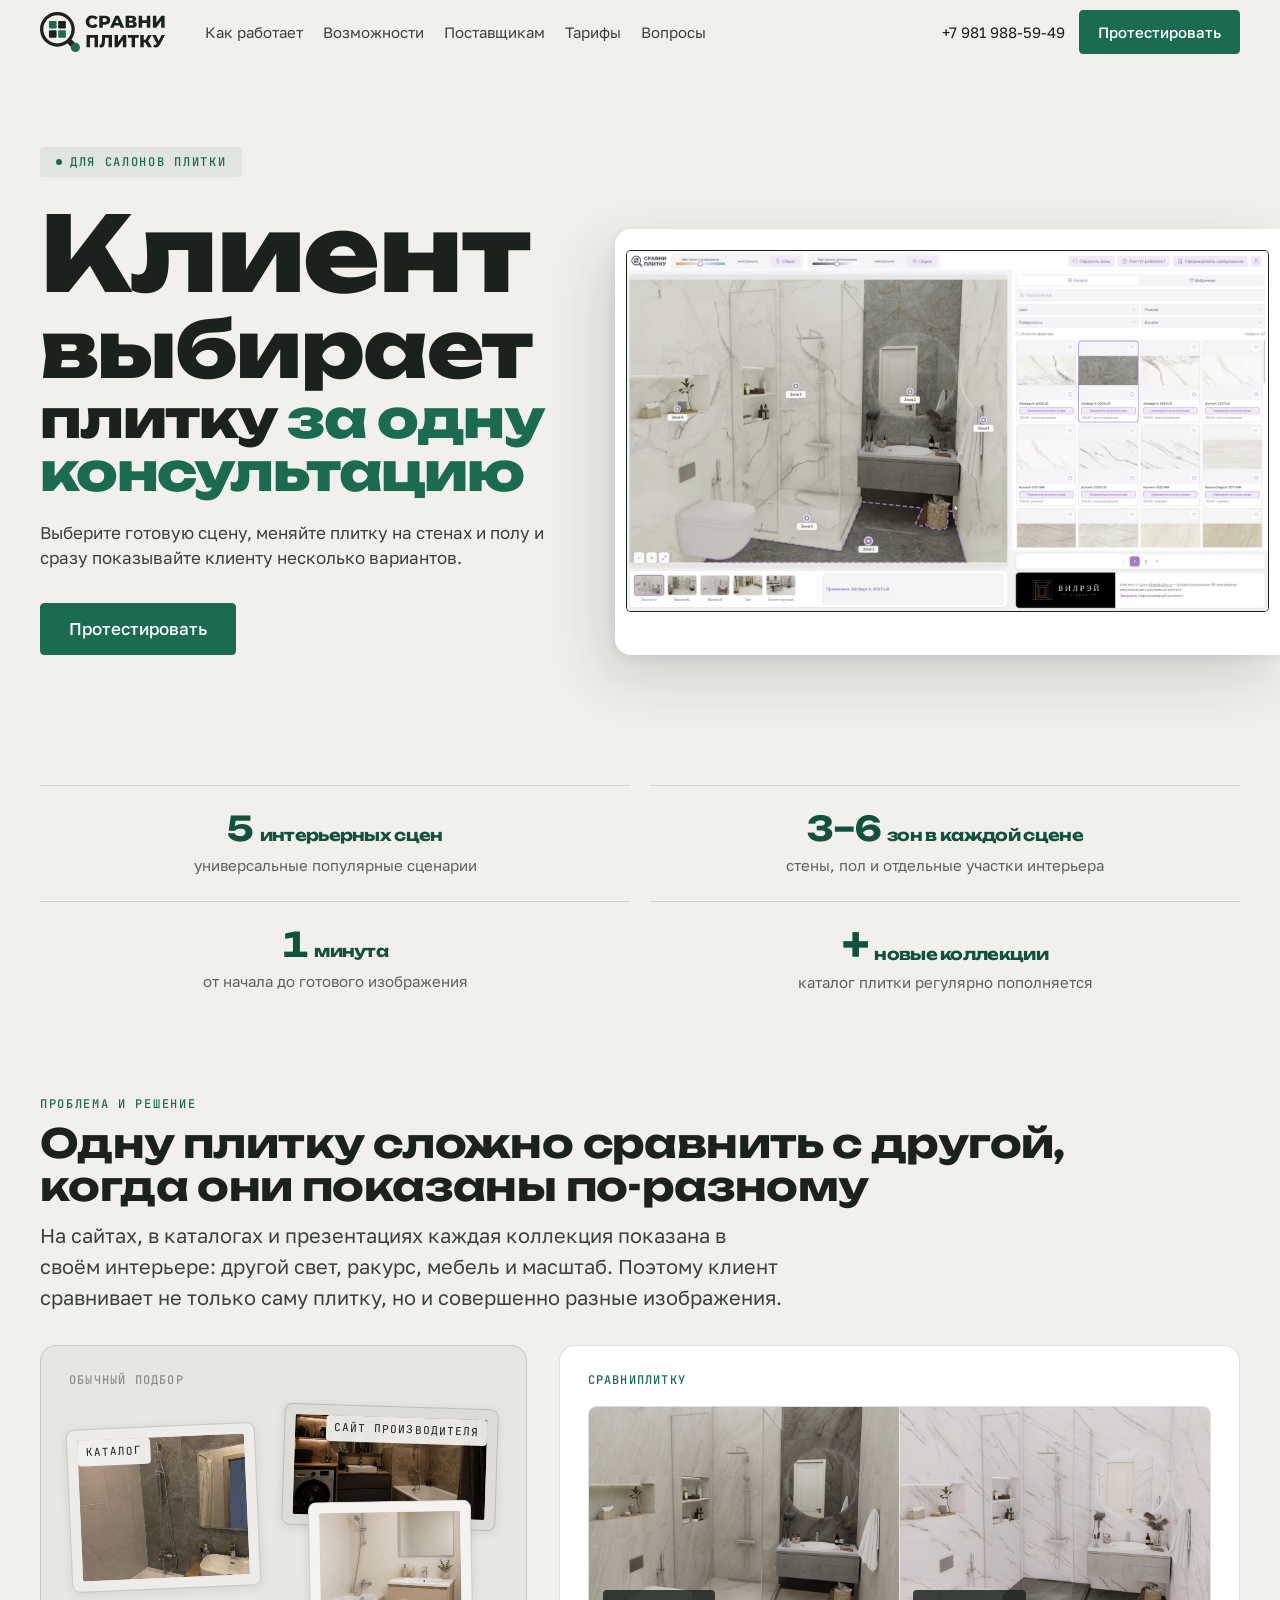
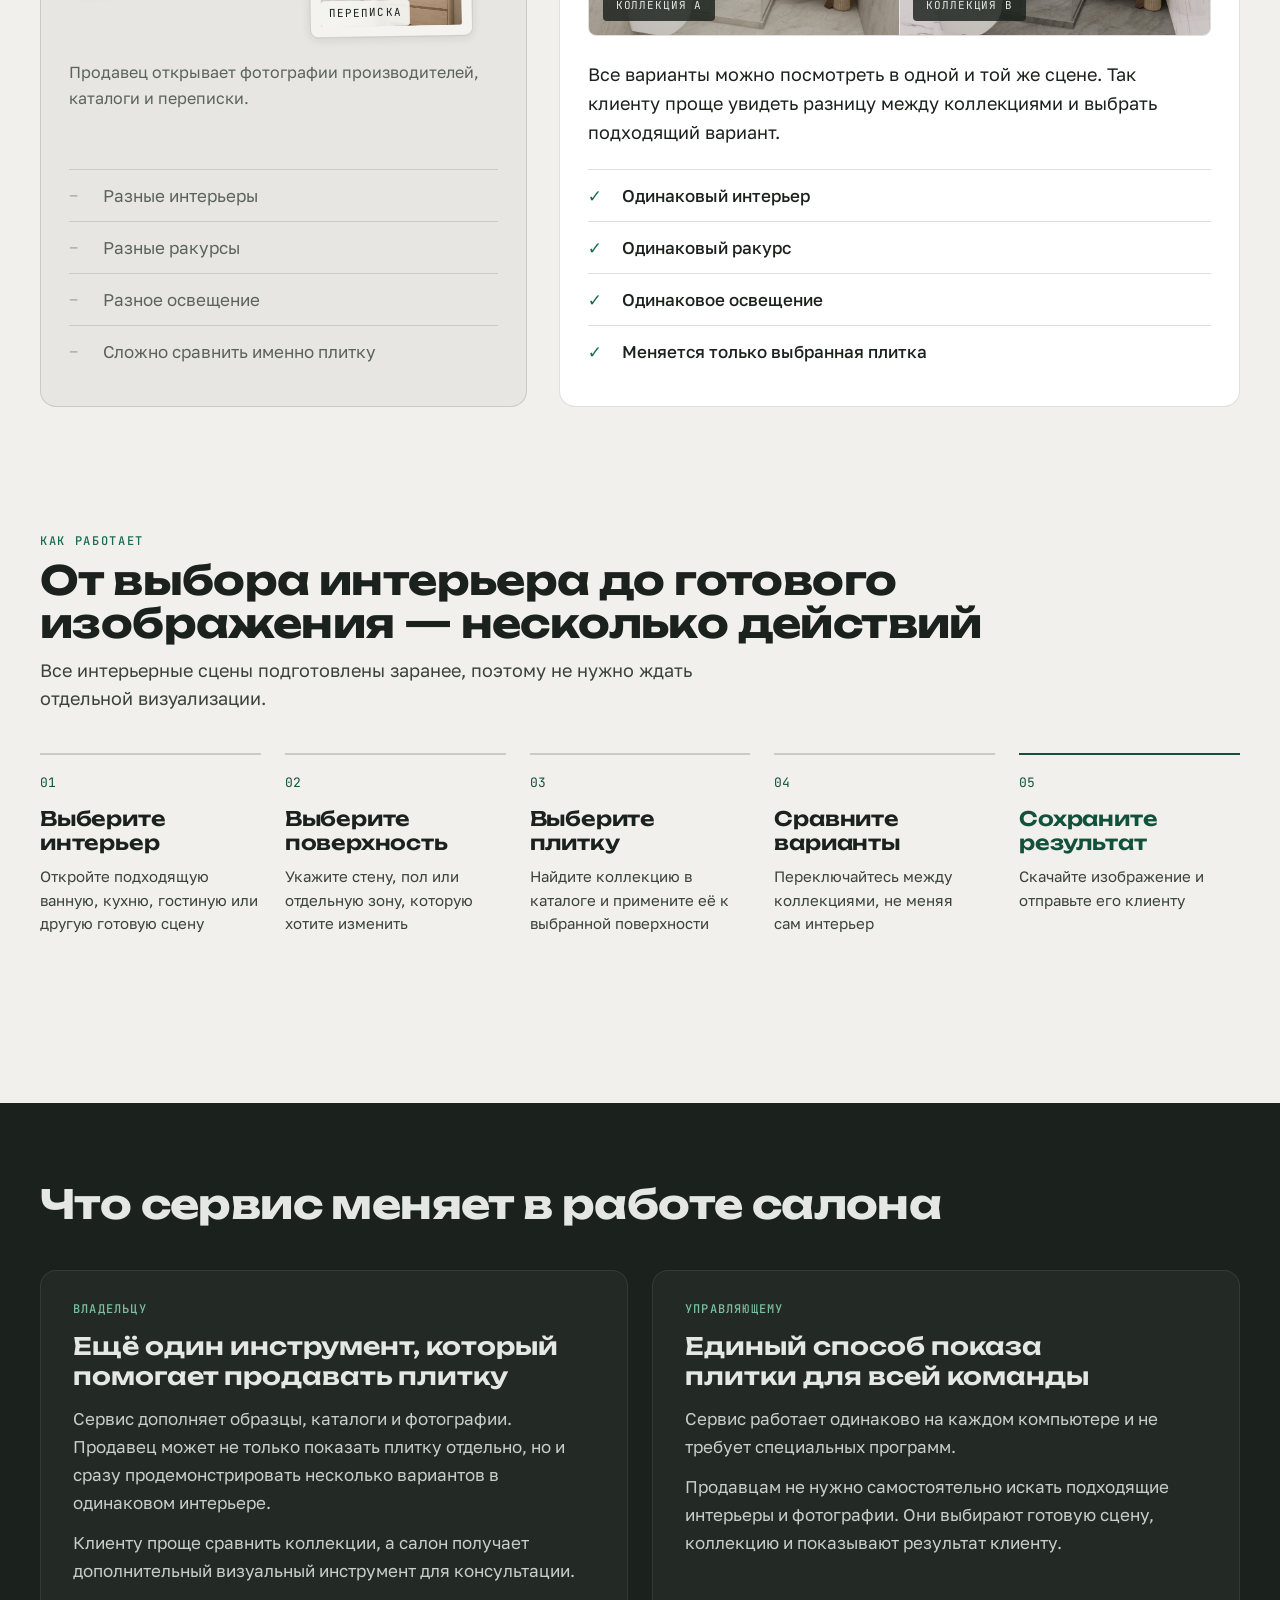
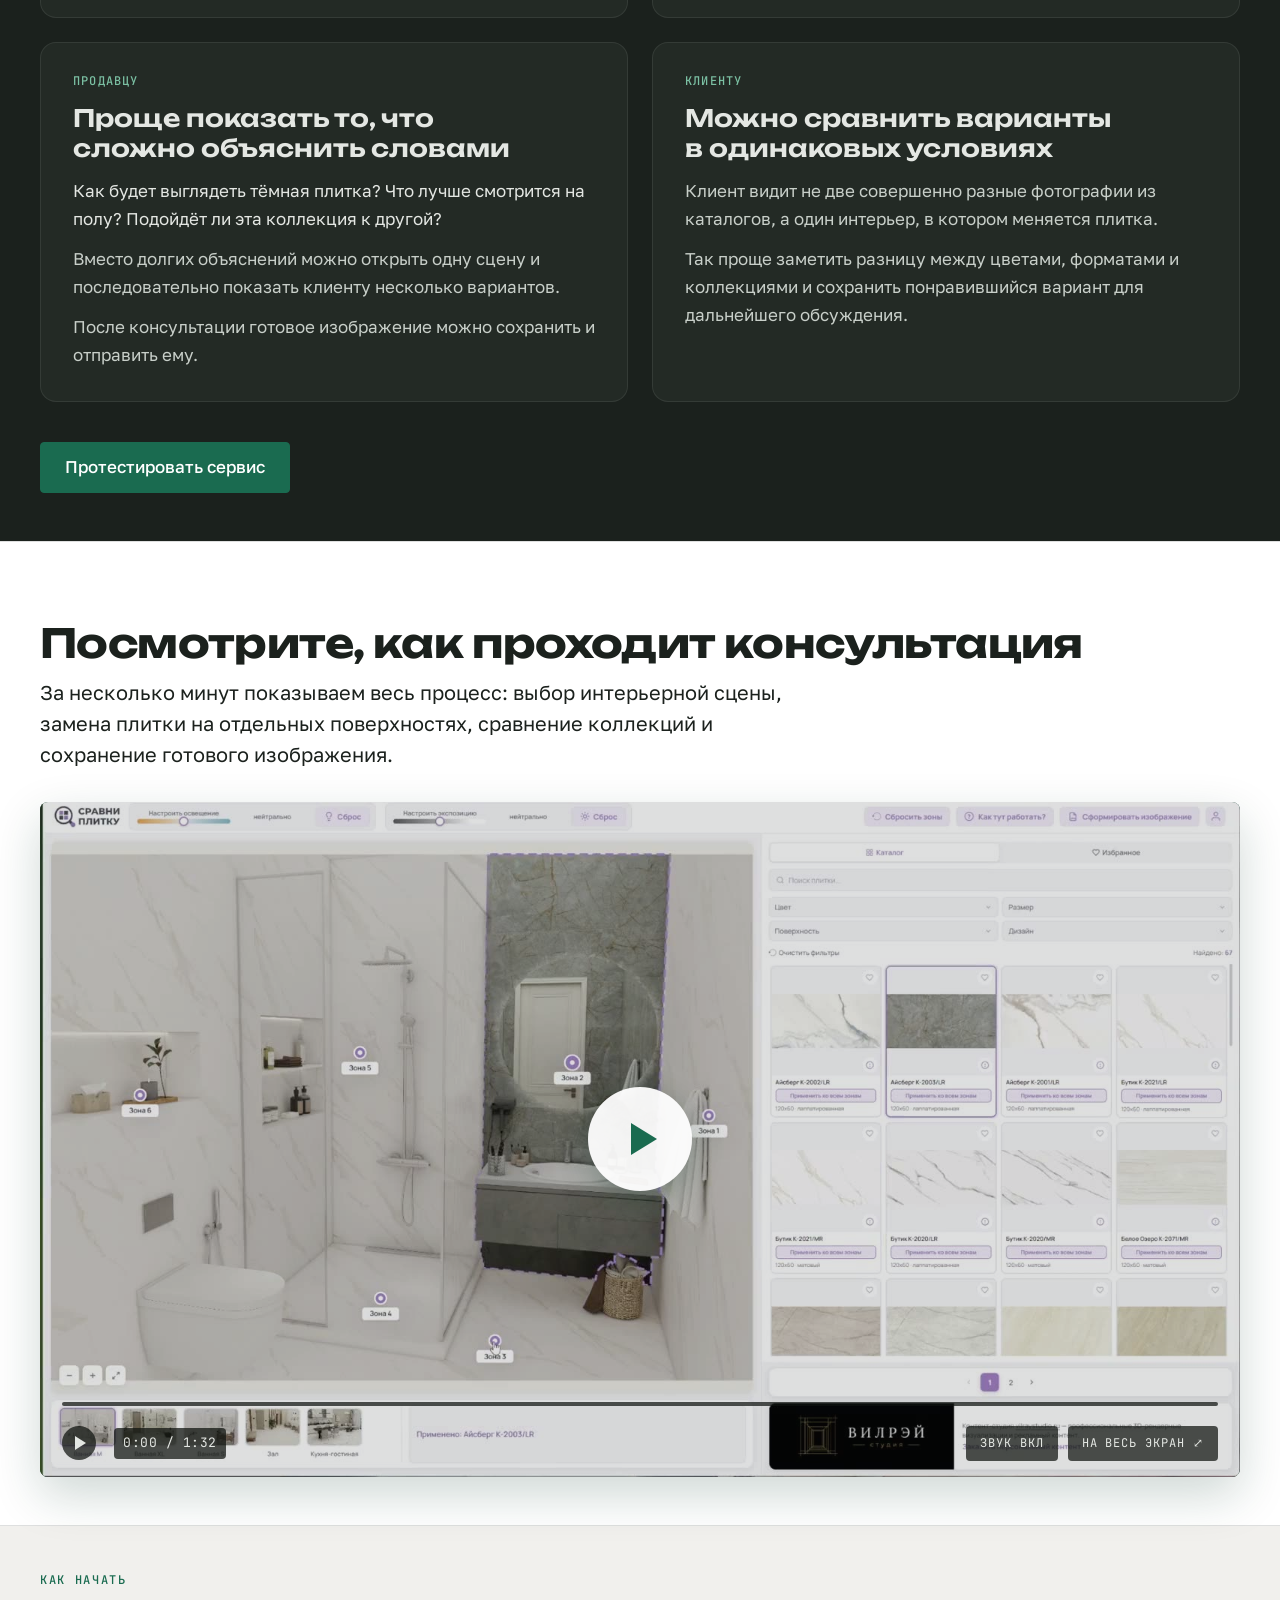
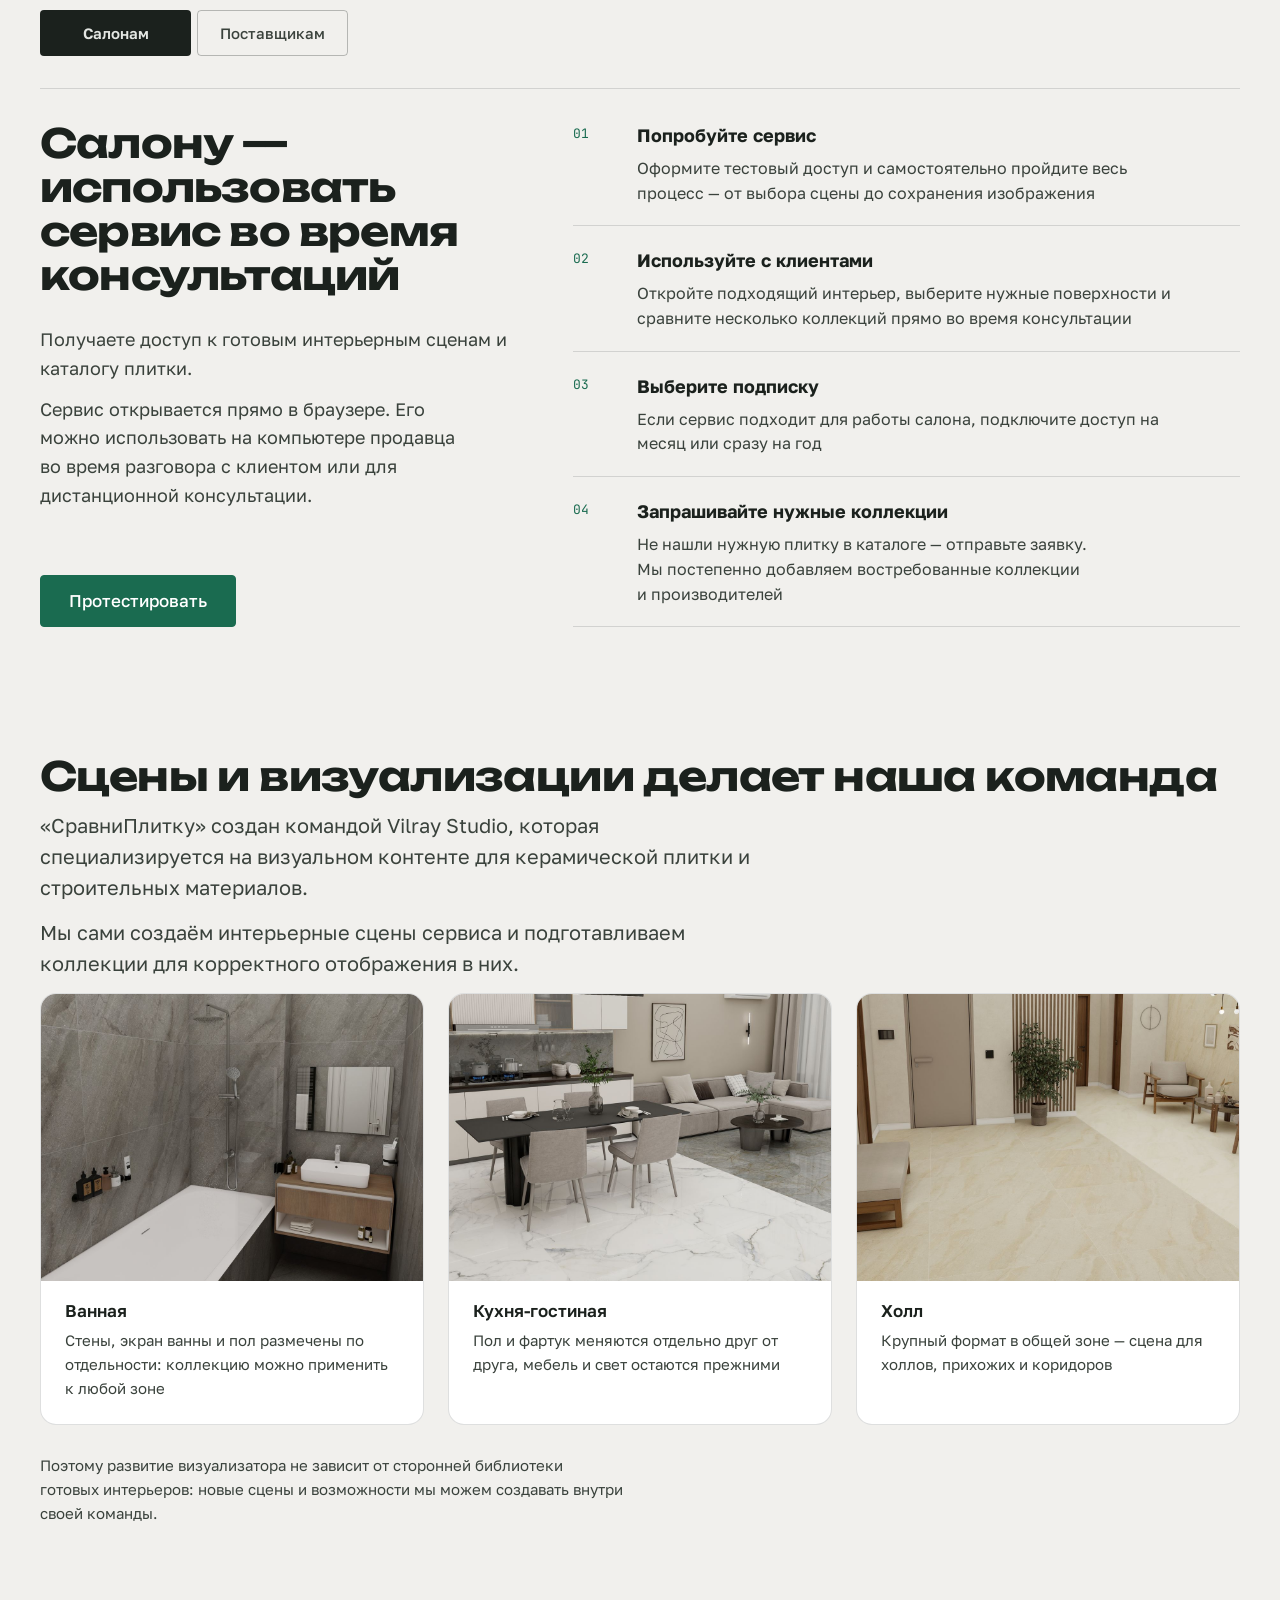
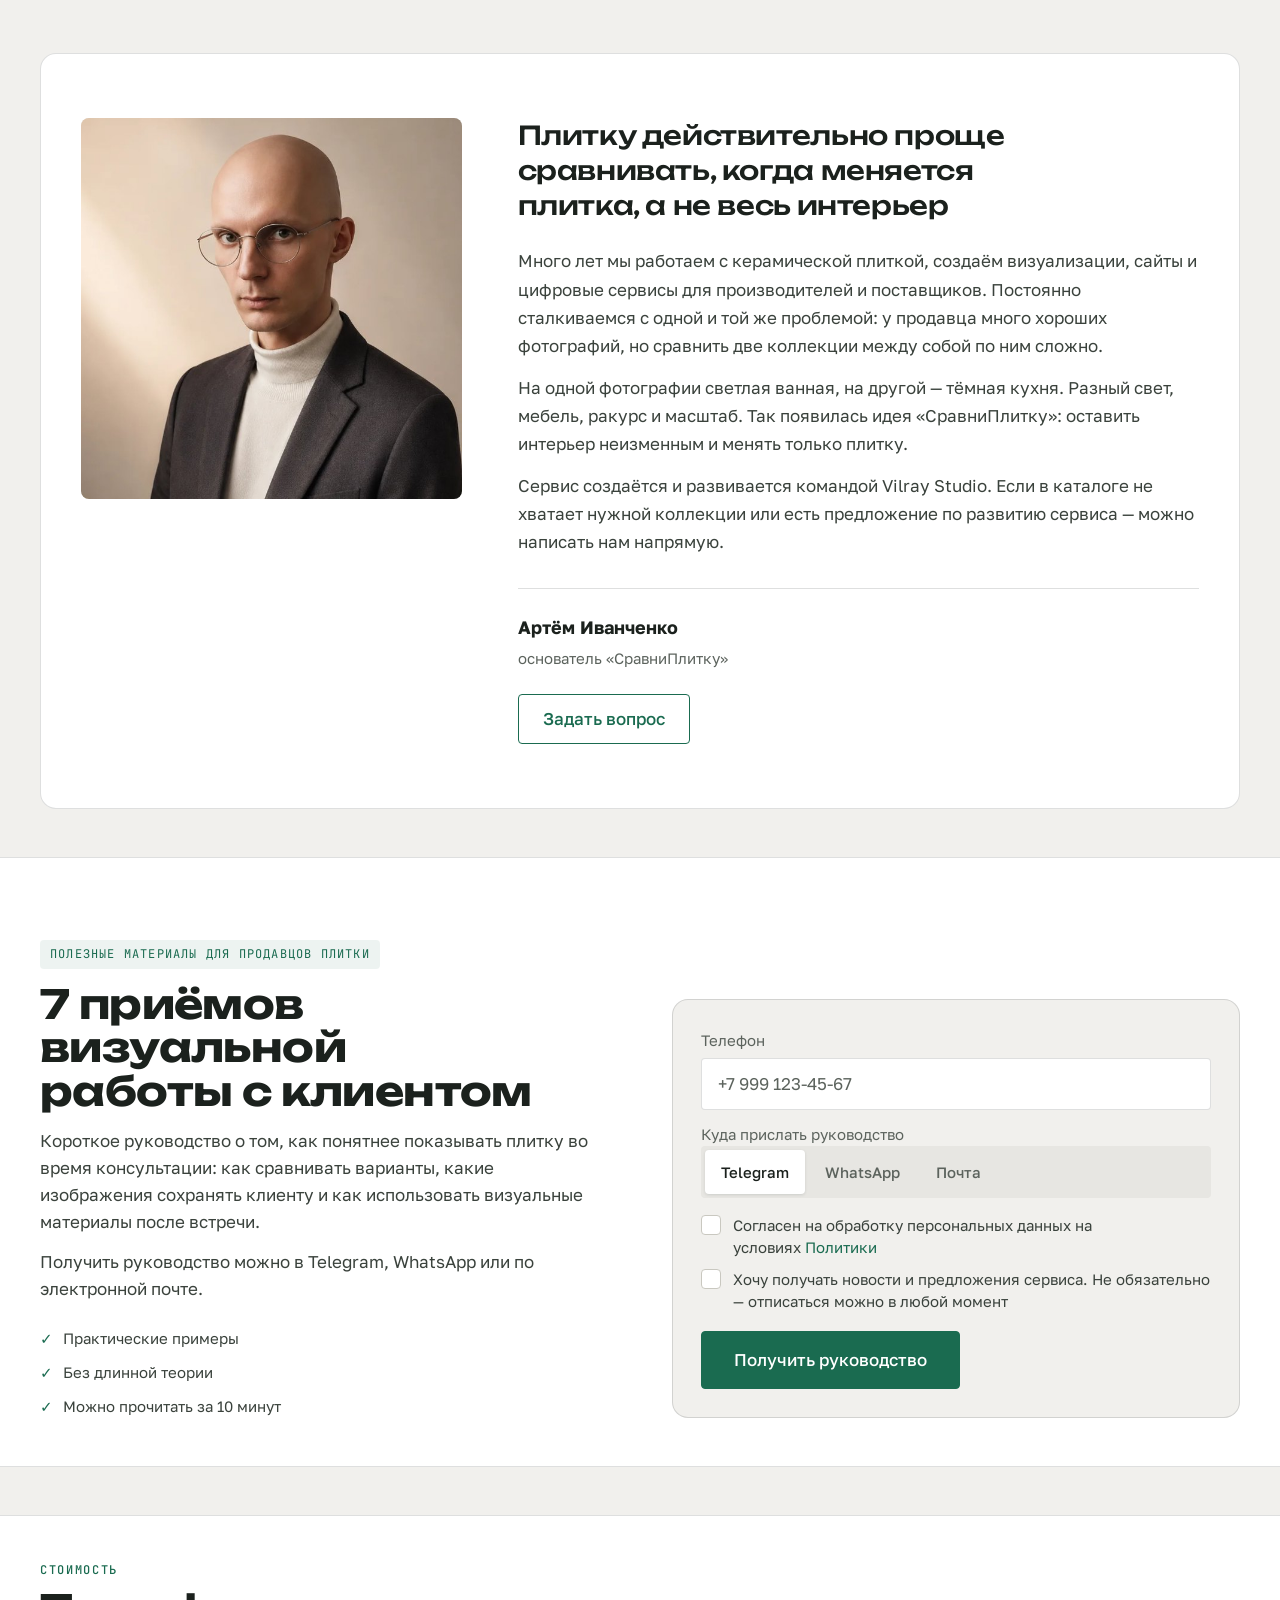
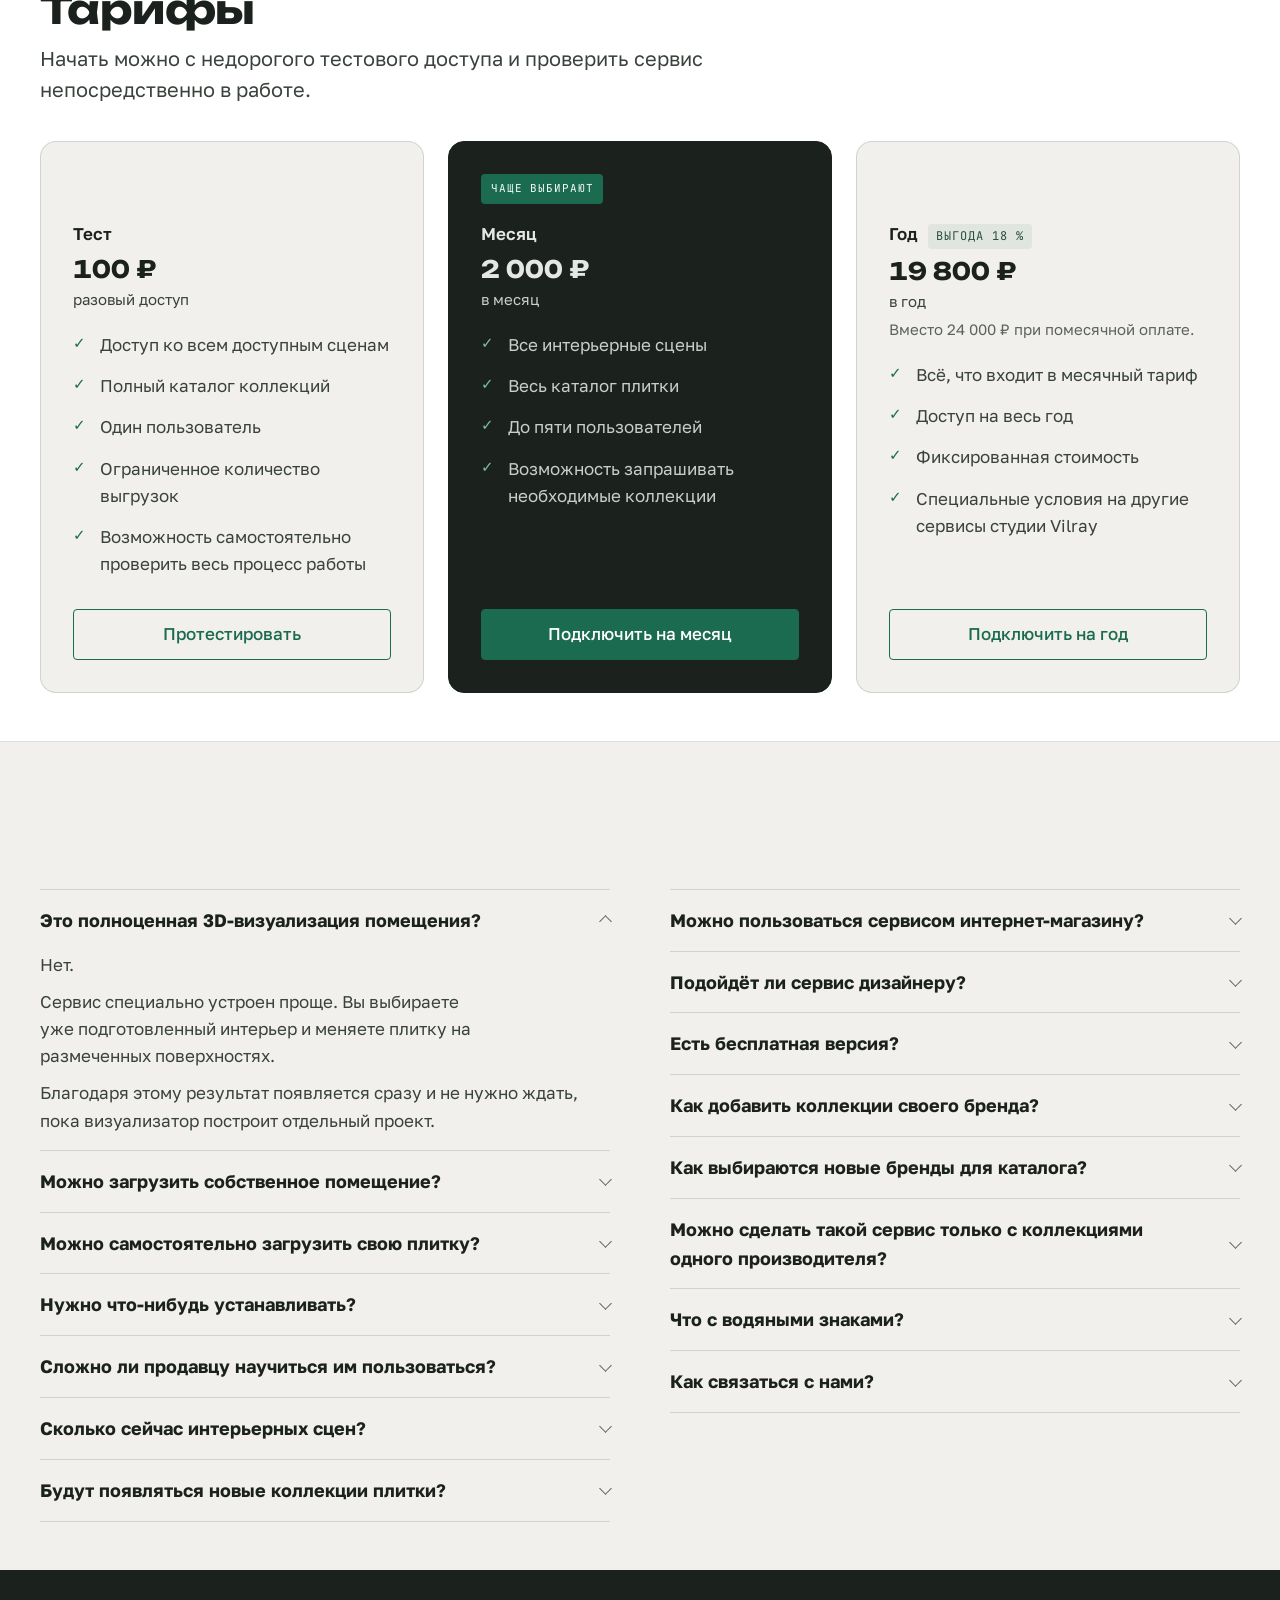
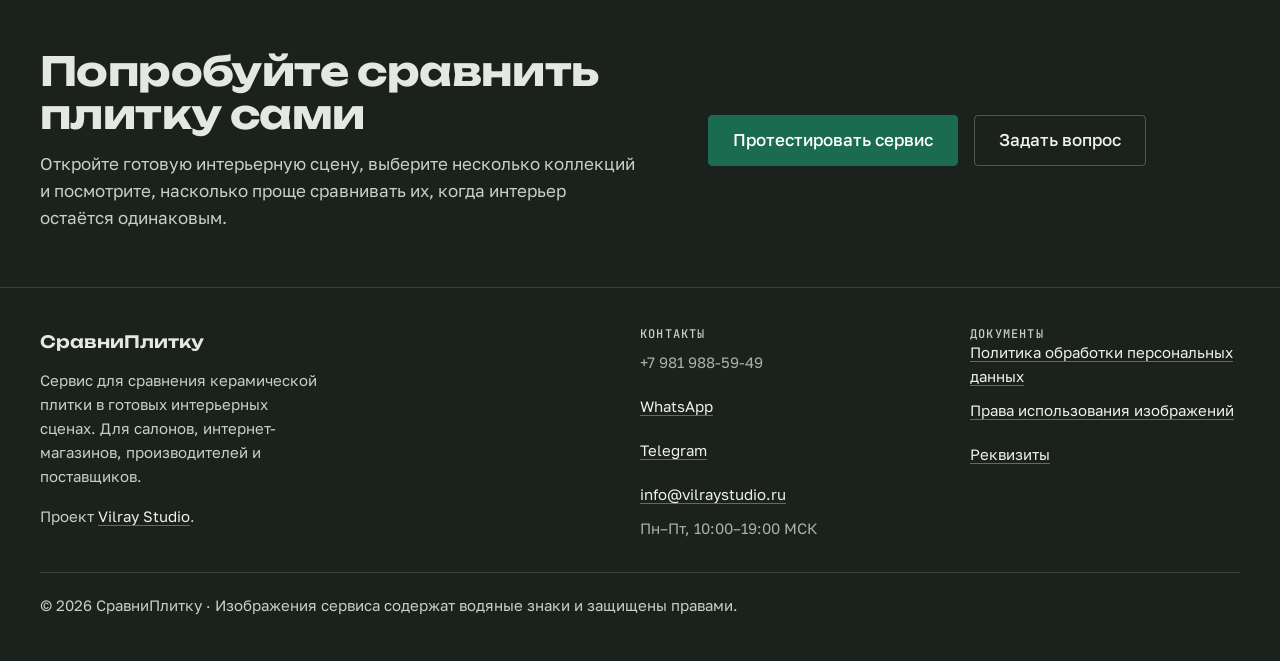
==== index.html @ d78c288d "README и футер: снят устаревший TODO, обновлён список оставшихся работ Страницы документов свёрстаны" ====
<!DOCTYPE html>
<html lang="ru">
<head>
<meta charset="utf-8">
<meta name="viewport" content="width=device-width, initial-scale=1">

<title>СравниПлитку — сравнение плитки в одном интерьере для салонов и поставщиков</title>
<meta name="description" content="Сравнение коллекций плитки в одной интерьерной сцене: продавец показывает варианты при клиенте и отдаёт готовое изображение. Работает в браузере, без установки.">
<meta name="theme-color" content="#F2F3F0">

<!-- Знак для вкладки собран из логотипа клиента: кольцо лупы на 16px
     не читается, поэтому осталась плитка 2×2. -->
<link rel="icon" href="assets/img/favicon.svg" type="image/svg+xml">

<!-- TODO: подставить боевой домен перед публикацией -->
<link rel="canonical" href="https://sravniplitku.ru/">
<meta property="og:type" content="website">
<meta property="og:site_name" content="СравниПлитку">
<meta property="og:title" content="СравниПлитку — плитка в готовых интерьерных сценах">
<meta property="og:description" content="Клиент выбирает плитку за одну консультацию: готовые сцены, каталог коллекций и изображение для клиента на руки.">
<meta property="og:url" content="https://sravniplitku.ru/">
<!-- TODO: положить обложку 1200×630 в assets/img/og-cover.jpg -->
<meta property="og:image" content="https://sravniplitku.ru/assets/img/og-cover.jpg">
<meta name="twitter:card" content="summary_large_image">

<!-- TODO: заменить на локальные шрифты (font-display: swap) — быстрее
     и не отдаёт IP посетителей стороннему сервису. См. README, раздел «Шрифты». -->
<link rel="preconnect" href="https://fonts.googleapis.com">
<link rel="preconnect" href="https://fonts.gstatic.com" crossorigin>
<link rel="stylesheet" href="https://fonts.googleapis.com/css2?family=Unbounded:wght@500;600;700;800&family=Golos+Text:wght@400;500;600&family=JetBrains+Mono:wght@400;500&display=swap">

<!-- Стили: токены → база → компоненты → секции → адаптив → переопределения.
     Порядок важен, overrides.css обязан быть последним — см. шапку файла. -->
<link rel="stylesheet" href="assets/css/tokens.css">
<link rel="stylesheet" href="assets/css/base.css">
<link rel="stylesheet" href="assets/css/components.css">
<link rel="stylesheet" href="assets/css/sections.css">
<link rel="stylesheet" href="assets/css/responsive.css">
<link rel="stylesheet" href="assets/css/motion.css">
<link rel="stylesheet" href="assets/css/overrides.css">

<script type="module" src="assets/js/main.js"></script>
</head>

<body id="top">

<a class="skip-link" href="#main">Перейти к содержанию</a>

<!-- ============================================================
     1. Шапка
     ============================================================ -->
<header class="header">
  <div class="header__inner container">
    <a class="header__logo" href="#top">
      <img class="header__logo-img" src="assets/img/logo-full.svg" alt="СравниПлитку"
           width="3999" height="1284" decoding="async"></a>

    <nav class="header__nav" aria-label="Разделы страницы">
      <a href="#how">Как работает</a>
      <a href="#value">Возможности</a>
      <a href="#suppliers">Поставщикам</a>
      <a href="#pricing">Тарифы</a>
      <a href="#faq">Вопросы</a>
    </nav>

    <div class="header__actions">
      <a class="header__phone" href="tel:+79819885949"
         data-contact="phone" data-contact-text>+7 981 988-59-49</a>
      <a class="btn btn--primary btn--xs" href="#pricing" data-track="demo_click" data-track-place="header">Протестировать</a>
    </div>
  </div>
</header>

<main id="main">

  <!-- ============================================================
         2. Первый экран
         ============================================================ -->
  <section data-type="hero" aria-labelledby="hero-title">
    <div class="container">
      <div class="hero">
      <div class="hero__text">
        <span class="eyebrow hero__kicker"><span class="hero__kicker-dot" aria-hidden="true"></span>Для салонов плитки</span>
        <!-- Строки заданы явно: естественным переносом эта группировка
             не получается ни при каком кегле — чтобы «Клиент» стоял один,
             колонка должна быть уже строки «Клиент выбирает», а чтобы
             влезло «за 1 консультацию» — шире неё.

             Мягкие переносы в длинном слове: на мобильной ступени 34px
             «консультацию» не вмещается ни в один телефон, а hyphens: auto
             работает только там, где у браузера есть русский словарь. -->
        <h1 class="h1 hero__title" id="hero-title">
          <span class="hero__line hero__line--lead">Клиент</span>
          <span class="hero__line hero__line--sub">выбирает</span>
          <span class="hero__line">плитку <span class="hero__accent">за одну</span></span>
          <span class="hero__line hero__accent">кон&shy;суль&shy;та&shy;цию</span>
        </h1>
        <p class="lead hero__lead">Выберите готовую сцену, меняйте плитку на стенах и полу и сразу показывайте клиенту несколько вариантов.</p>

        <div class="hero__actions">
          <a class="btn btn--primary btn--xl" href="#pricing" data-track="demo_click" data-track-place="hero">Протестировать</a>
        </div>
      </div>

      <div class="hero__media">
        <!-- Кадр обрезан до сцены и одной колонки плиток: в исходнике
             40% площади занимал каталог с подписями в 7px — шум вместо
             доказательства. Обрезано в самом файле, а не контейнером,
             чтобы не гонять невидимые пиксели (ENERGY E1). -->
        <div class="hero-media">
          <video class="hero-media__video" data-video="hero" data-video-track="hero-demo"
                 poster="assets/img/hero-poster.jpg" width="1396" height="1080"
                 muted loop playsinline autoplay preload="metadata">
            <source src="assets/video/hero-demo.mp4" type="video/mp4">
            Браузер не проигрывает видео —
            <a href="assets/video/hero-demo.mp4">скачайте файл</a>.
          </video>

          <!-- Кнопка на весь кадр — она же механизм паузы: петля заводится
               сама, а по канону доступности у автоплея дольше пяти секунд
               должен быть способ его остановить. -->
          <button class="hero-media__toggle" type="button" data-video-toggle
                  aria-label="Поставить видео на паузу">
            <span class="hero-media__play" aria-hidden="true"></span>
          </button>

        </div>
        </div>
      </div>
    </div>
  </section>

    <!-- ============================================================
         3. Полоса метрик
         ============================================================ -->
<!-- Полоса на той же бумаге, что и геро: это часть первого экрана,
       и белая подложка резала его надвое. Границу держит линия над
       каждой цифрой. -->
  <section data-type="B" aria-label="Ключевые цифры сервиса">
    <div class="container">
      <div class="metrics">
      <div class="metrics__cell">
        <div class="metrics__value">5<span class="metrics__unit">интерьерных сцен</span></div>
        <div class="metrics__label">универсальные популярные сценарии</div>
      </div>
      <div class="metrics__cell">
        <div class="metrics__value">3–6<span class="metrics__unit">зон в каждой сцене</span></div>
        <div class="metrics__label">стены, пол и отдельные участки интерьера</div>
      </div>
      <div class="metrics__cell">
        <div class="metrics__value">1<span class="metrics__unit">минута</span></div>
        <div class="metrics__label">от начала до готового изображения</div>
      </div>
      <div class="metrics__cell">
        <div class="metrics__value"><span class="metrics__sign">+</span><span class="metrics__unit">новые коллекции</span></div>
        <div class="metrics__label">каталог плитки регулярно пополняется</div>
        </div>
      </div>
    </div>
  </section>

    <!-- ============================================================
         3.1 Проблема и решение
         Довод в двух колонках. Плюс и минус переданы рамкой и приглушённым
         знаком: второго акцентного цвета в системе нет.
         ============================================================ -->
  <section data-type="A" aria-labelledby="contrast-title">
    <div class="container contrast">
      <span class="eyebrow eyebrow--section contrast__badge">Проблема и решение</span>
      <h2 class="h2 contrast__title" id="contrast-title">Одну плитку сложно сравнить с другой, когда они показаны по-разному</h2>
      <p class="lead contrast__lead">На сайтах, в каталогах и презентациях каждая коллекция показана в своём интерьере: другой свет, ракурс, мебель и масштаб. Поэтому клиент сравнивает не только саму плитку, но и совершенно разные изображения.</p>

      <div class="contrast__grid">
        <!-- Слева три кадра из разных источников. Рамки разного размера,
             наклона и пропорции — это и есть довод карточки: у каждой
             коллекции свой интерьер, ракурс и свет. Кадры наши собственные,
             поэтому спора с поставщиками, чьи каталоги салон использует,
             здесь нет.

             Подписи лежат поверх фотографии на светлой плашке: без неё
             моно-строка в 11px тонет в тёмных кадрах. -->
        <article class="contrast-card contrast-card--before">
          <span class="eyebrow contrast-card__label">Обычный подбор</span>

          <div class="sources" aria-hidden="true">
            <span class="sources__frame sources__frame--site">
              <img src="assets/img/sources/source-site.jpg" alt=""
                   width="760" height="434" loading="lazy" decoding="async">
              <span class="sources__tag">Сайт производителя</span>
            </span>
            <span class="sources__frame sources__frame--catalog">
              <img src="assets/img/sources/source-catalog.jpg" alt=""
                   width="600" height="520" loading="lazy" decoding="async">
              <span class="sources__tag">Каталог</span>
            </span>
            <span class="sources__frame sources__frame--chat">
              <img src="assets/img/sources/source-chat.jpg" alt=""
                   width="560" height="466" loading="lazy" decoding="async">
              <span class="sources__tag">Переписка</span>
            </span>
          </div>

          <p class="contrast-card__text">Продавец открывает фотографии производителей, каталоги и переписки.</p>

          <ul class="contrast-card__list">
          <li class="contrast-card__item">
            <span class="contrast-card__mark" aria-hidden="true">−</span>Разные интерьеры
          </li>
          <li class="contrast-card__item">
            <span class="contrast-card__mark" aria-hidden="true">−</span>Разные ракурсы
          </li>
          <li class="contrast-card__item">
            <span class="contrast-card__mark" aria-hidden="true">−</span>Разное освещение
          </li>
          <li class="contrast-card__item">
            <span class="contrast-card__mark" aria-hidden="true">−</span>Сложно сравнить именно плитку
          </li>
          </ul>
        </article>

        <article class="contrast-card contrast-card--service">
          <span class="eyebrow contrast-card__label">СравниПлитку</span>

          <!-- Две половины — два настоящих рендера одной сцены с разными
               коллекциями: слева серый камень, справа белый мрамор. Прежний мок
               (та же картинка под цветовым фильтром) снят вместе с фильтром
               .split__half--b, он переопределён в overrides.css. -->
          <div class="split">
            <span class="split__half">
              <img src="assets/img/compare/scene-a.jpg" alt="Интерьерная сцена сервиса с серой каменной плиткой"
                   width="900" height="675" loading="lazy" decoding="async">
            </span>
            <span class="split__half split__half--b">
              <img src="assets/img/compare/scene-b.jpg" alt="Та же сцена с белым мрамором"
                   width="900" height="675" loading="lazy" decoding="async">
            </span>
            <span class="split__seam" aria-hidden="true"></span>
            <span class="split__tag split__tag--a">Коллекция A</span>
            <span class="split__tag split__tag--b">Коллекция B</span>
          </div>

          <p class="contrast-card__text">Все варианты можно посмотреть в одной и той же сцене. Так клиенту проще увидеть разницу между коллекциями и выбрать подходящий вариант.</p>

          <ul class="contrast-card__list">
          <li class="contrast-card__item">
            <span class="contrast-card__mark" aria-hidden="true">✓</span>Одинаковый интерьер
          </li>
          <li class="contrast-card__item">
            <span class="contrast-card__mark" aria-hidden="true">✓</span>Одинаковый ракурс
          </li>
          <li class="contrast-card__item">
            <span class="contrast-card__mark" aria-hidden="true">✓</span>Одинаковое освещение
          </li>
          <li class="contrast-card__item">
            <span class="contrast-card__mark" aria-hidden="true">✓</span>Меняется только выбранная плитка
          </li>
          </ul>
        </article>
      </div>
    </div>
  </section>

  <!-- ============================================================
       1. Пять шагов
       ============================================================ -->
  <section data-type="B" class="container" id="how" aria-labelledby="how-title">
    <span class="eyebrow eyebrow--section steps__eyebrow">Как работает</span>
    <h2 class="h2 steps__title" id="how-title">От выбора интерьера до готового изображения — несколько действий</h2>
    <p class="lead steps__lead">Все интерьерные сцены подготовлены заранее, поэтому не нужно ждать отдельной визуализации.</p>

    <!-- Рельс из пяти: пять отрезков линии подряд сами читаются как шкала
         процесса, направление задаёт порядок слева направо — стрелки не
         нужны. Карточек нет: текст занимал в них около трети площади,
         остальное было воздухом (STEPS-RAIL.md).

         Пятый шаг остаётся шагом того же вида, только его линия и заголовок
         изумрудные — он виден как результат, а не как отдельный баннер.
         Действие вынесено под рельс за разделитель: кнопка внутри шага
         читалась как «оплатить пятый шаг». -->
    <ol class="steps">
      <li class="step">
        <span class="step__num">01</span>
        <h3 class="step__title">Выберите<br class="step__break"> интерьер</h3>
        <p class="step__text">Откройте подходящую ванную, кухню, гостиную или другую готовую сцену</p>
      </li>
      <li class="step">
        <span class="step__num">02</span>
        <h3 class="step__title">Выберите<br class="step__break"> поверхность</h3>
        <p class="step__text">Укажите стену, пол или отдельную зону, которую хотите изменить</p>
      </li>
      <li class="step">
        <span class="step__num">03</span>
        <h3 class="step__title">Выберите<br class="step__break"> плитку</h3>
        <p class="step__text">Найдите коллекцию в каталоге и примените её к выбранной поверхности</p>
      </li>
      <li class="step">
        <span class="step__num">04</span>
        <h3 class="step__title">Сравните<br class="step__break"> варианты</h3>
        <p class="step__text">Переключайтесь между коллекциями, не меняя сам интерьер</p>
      </li>
      <li class="step step--final">
        <span class="step__num">05</span>
        <h3 class="step__title">Сохраните<br class="step__break"> результат</h3>
        <p class="step__text">Скачайте изображение и отправьте его клиенту</p>
      </li>
    </ol>

    <div class="steps__action">
      <a class="btn btn--primary btn--lg" href="#pricing"
         data-track="demo_click" data-track-place="steps">Протестировать</a>
    </div>
  </section>

  <!-- ============================================================
       2. Возможности (тёмная секция)
       ============================================================ -->
  <section data-type="C" class="band band--dark" id="value" aria-labelledby="value-title">
    <div class="container">
      <h2 class="h2 value__title" id="value-title">Что сервис меняет в работе салона</h2>

      <div class="value__grid">
        <article class="value-card">
          <div>
            <span class="eyebrow eyebrow--light value-card__role">Владельцу</span>
            <h3 class="h3 value-card__title">Ещё один инструмент, который помогает продавать плитку</h3>
            <p class="value-card__text">Сервис дополняет образцы, каталоги и фотографии. Продавец может не только показать плитку отдельно, но и сразу продемонстрировать несколько вариантов в одинаковом интерьере.</p>
            <p class="value-card__text">Клиенту проще сравнить коллекции, а салон получает дополнительный визуальный инструмент для консультации.</p>
          </div>
        </article>

        <article class="value-card">
          <div>
            <span class="eyebrow eyebrow--light value-card__role">Управляющему</span>
            <h3 class="h3 value-card__title">Единый способ показа плитки для всей команды</h3>
            <p class="value-card__text">Сервис работает одинаково на каждом компьютере и не требует специальных программ.</p>
            <p class="value-card__text">Продавцам не нужно самостоятельно искать подходящие интерьеры и фотографии. Они выбирают готовую сцену, коллекцию и показывают результат клиенту.</p>
          </div>
        </article>

        <article class="value-card">
          <div>
            <span class="eyebrow eyebrow--light value-card__role">Продавцу</span>
            <h3 class="h3 value-card__title">Проще показать то, что сложно объяснить словами</h3>
            <p class="value-card__text value-card__text--ask">Как будет выглядеть тёмная плитка? Что лучше смотрится на полу? Подойдёт ли эта коллекция к другой?</p>
            <p class="value-card__text">Вместо долгих объяснений можно открыть одну сцену и последовательно показать клиенту несколько вариантов.</p>
            <p class="value-card__text">После консультации готовое изображение можно сохранить и отправить ему.</p>
          </div>
        </article>

        <article class="value-card">
          <div>
            <span class="eyebrow eyebrow--light value-card__role">Клиенту</span>
            <h3 class="h3 value-card__title">Можно сравнить варианты в одинаковых условиях</h3>
            <p class="value-card__text">Клиент видит не две совершенно разные фотографии из каталогов, а один интерьер, в котором меняется плитка.</p>
            <p class="value-card__text">Так проще заметить разницу между цветами, форматами и коллекциями и сохранить понравившийся вариант для дальнейшего обсуждения.</p>
          </div>
        </article>
      </div>

      <a class="btn btn--primary btn--lg value__cta" href="#pricing"
         data-track="demo_click" data-track-place="value">Протестировать сервис</a>
    </div>
  </section>

  <!-- ============================================================
       3. Большое видео
       ============================================================ -->
  <section data-type="A" class="band" id="demo" aria-labelledby="video-title">
    <div class="container">
      <h2 class="h2 video__title" id="video-title">Посмотрите, как проходит консультация</h2>
      <p class="video__lead">За несколько минут показываем весь процесс: выбор интерьерной сцены, замена плитки на отдельных поверхностях, сравнение коллекций и сохранение готового изображения.</p>

      <!-- Кадр 16:9 — ровно пропорция файла (1600×900), поэтому видео
           видно целиком. Прежняя обойма задавала кадру 1620/820, и
           object-fit: cover срезал по 5% сверху и снизу.

           Тёмной обоймы и полосы с прогрессом под кадром больше нет:
           они съедали ~120px высоты, а управление теперь лежит поверх
           кадра на градиенте (design_handoff_hero_video_player).

           Файл тяжёлый и со звуком, поэтому preload="none": до нажатия
           виден только постер, трафик не тратится. -->
      <div class="player" data-player>
        <video class="player__video" data-video-track="promo"
               poster="assets/img/video-poster.jpg" width="1600" height="900"
               playsinline preload="none">
          <source src="assets/video/promo.mp4" type="video/mp4">
          Браузер не проигрывает видео —
          <a href="assets/video/promo.mp4">скачайте файл</a>.
        </video>

        <!-- Кнопка на весь кадр: она же вуаль до старта, она же пауза.
             Полный экран на неё не вешаем — он живёт подписанной кнопкой
             в панели, иначе клик по кадру значит две разные вещи. -->
        <button class="player__hit" type="button" data-player-toggle
                aria-label="Запустить видео">
          <span class="player__play" aria-hidden="true"></span>
        </button>

        <div class="player__panel">
          <input class="player__seek" type="range" min="0" max="1000" value="0" step="1"
                 data-player-seek aria-label="Позиция воспроизведения">

          <div class="player__row">
            <button class="player__pp" type="button" data-player-toggle
                    aria-label="Запустить видео"><span aria-hidden="true"></span></button>

            <span class="player__time">
              <span data-player-current>0:00</span> / <span data-player-total>1:32</span>
            </span>

            <span class="player__actions">
              <button class="player__btn" type="button" data-player-mute
                      aria-pressed="true">Звук вкл</button>
              <button class="player__btn" type="button" data-player-full
                      aria-pressed="false" aria-label="На весь экран"><span
                      class="player__btn-text">На весь экран</span> <span aria-hidden="true">⤢</span></button>
            </span>
          </div>
        </div>
      </div>
    </div>
  </section>

  <!-- ============================================================
       4. Салонам / Поставщикам
       ============================================================ -->
  <section data-type="A" class="container" id="suppliers" aria-labelledby="segment-title-salon" data-segment>
    <!-- В шапке остаётся только рубрика с разделителем под ней. -->
    <div class="segment__head">
      <span class="eyebrow eyebrow--section segment__eyebrow">Как начать</span>
    </div>

    <!-- Переключатель стоит вплотную над заголовком, который он подменяет.
         В правом верхнем углу секции он был в тысяче пикселей от текста,
         и глаз не связывал контрол с содержанием (FIX-02 G1). -->
    <div class="segment__tabs" role="tablist" aria-label="Показать шаги для" data-thumb="0">
      <span class="segment__thumb" aria-hidden="true"></span>
      <button class="segment__tab" type="button" role="tab"
              id="tab-salon" aria-controls="panel-salon" aria-selected="true" data-seg="salon">Салонам</button>
      <button class="segment__tab" type="button" role="tab"
              id="tab-supplier" aria-controls="panel-supplier" aria-selected="false" tabindex="-1" data-seg="supplier">Поставщикам</button>
    </div>

    <!-- Салонам -->
    <div class="segment__panel" id="panel-salon" role="tabpanel" aria-labelledby="tab-salon" data-seg-panel="salon">
      <div class="segment__intro">
        <h2 class="h2 segment__title" id="segment-title-salon">Салону — использовать сервис во время консультаций</h2>
        <p class="segment__lead">Получаете доступ к готовым интерьерным сценам и каталогу плитки.</p>
        <p class="segment__lead">Сервис открывается прямо в браузере. Его можно использовать на компьютере продавца во время разговора с клиентом или для дистанционной консультации.</p>
        <a class="btn btn--primary btn--xl segment__cta" href="#pricing"
           data-track="demo_click" data-track-place="segment">Протестировать</a>
      </div>

      <ol class="segment__steps">
        <li class="segment-step">
          <span class="segment-step__num">01</span>
          <div>
            <h3 class="segment-step__title">Попробуйте сервис</h3>
            <!-- Цена тестового доступа теперь названа только в тарифах: в этом шаге
                 клиент убрал сумму. Скрипт цен работает по [data-price] и лишнего
                 узла не требует. -->
            <p class="segment-step__text">Оформите тестовый доступ и самостоятельно пройдите весь процесс — от выбора сцены до сохранения изображения</p>
          </div>
        </li>
        <li class="segment-step">
          <span class="segment-step__num">02</span>
          <div>
            <h3 class="segment-step__title">Используйте с клиентами</h3>
            <p class="segment-step__text">Откройте подходящий интерьер, выберите нужные поверхности и сравните несколько коллекций прямо во время консультации</p>
          </div>
        </li>
        <li class="segment-step">
          <span class="segment-step__num">03</span>
          <div>
            <h3 class="segment-step__title">Выберите подписку</h3>
            <p class="segment-step__text">Если сервис подходит для работы салона, подключите доступ на месяц или сразу на год</p>
          </div>
        </li>
        <li class="segment-step">
          <span class="segment-step__num">04</span>
          <div>
            <h3 class="segment-step__title">Запрашивайте нужные коллекции</h3>
            <p class="segment-step__text">Не нашли нужную плитку в каталоге — отправьте заявку. Мы постепенно добавляем востребованные коллекции и производителей</p>
          </div>
        </li>
      </ol>
    </div>

    <!-- Поставщикам: та же раскладка. Глагол кнопки другой намеренно:
         поставщику нужно размещение, а не демо сервиса. -->
    <div class="segment__panel" id="panel-supplier" role="tabpanel" aria-labelledby="tab-supplier" data-seg-panel="supplier" hidden>
      <div class="segment__intro">
        <h2 class="h2 segment__title">Поставщику — покажите плитку там, где её выбирают</h2>
        <p class="segment__lead">Добавьте свои коллекции в каталог «СравниПлитку».</p>
        <p class="segment__lead">Продавцы салонов смогут использовать их во время консультаций и показывать вашу плитку в тех же интерьерных сценах, что и другие варианты.</p>
        <p class="segment__lead">Это дополнительный способ представить коллекцию не отдельной фотографией, а непосредственно в интерьере.</p>
        <a class="btn btn--primary btn--xl segment__cta" href="#lead"
           data-lead-source="segment-supplier" data-track="supplier_request" data-track-place="segment">Разместить коллекции</a>
      </div>

      <ol class="segment__steps">
        <li class="segment-step">
          <span class="segment-step__num">01</span>
          <div>
            <h3 class="segment-step__title">Отправьте коллекции</h3>
            <p class="segment-step__text">Выберите позиции, которые хотите добавить в сервис. Для начала достаточно нескольких основных или новых коллекций</p>
          </div>
        </li>
        <li class="segment-step">
          <span class="segment-step__num">02</span>
          <div>
            <h3 class="segment-step__title">Посмотрите тестовые варианты</h3>
            <p class="segment-step__text">Мы подготовим плитку для интерьерных сцен, чтобы вы могли оценить, как коллекции выглядят внутри сервиса</p>
          </div>
        </li>
        <li class="segment-step">
          <span class="segment-step__num">03</span>
          <div>
            <h3 class="segment-step__title">Подключите размещение</h3>
            <p class="segment-step__text">После согласования коллекции добавляются в общий каталог. Также часть поставщиков может попадать в сервис через голосование салонов</p>
          </div>
        </li>
        <li class="segment-step">
          <span class="segment-step__num">04</span>
          <div>
            <h3 class="segment-step__title">Коллекции становятся доступны пользователям</h3>
            <p class="segment-step__text">Салоны смогут находить плитку в каталоге и применять её в интерьерных сценах во время работы с клиентами. Подготовленные изображения можно также использовать в собственных материалах в рамках условий сервиса</p>
          </div>
        </li>
      </ol>
    </div>
  </section>

  <!-- ============================================================
       5. Работы студии
       ============================================================ -->
  <section data-type="B" class="container" aria-labelledby="works-title">
    <h2 class="h2 works__title" id="works-title">Сцены и визуализации делает наша команда</h2>
    <p class="lead works__lead">«СравниПлитку» создан командой Vilray Studio, которая специализируется на визуальном контенте для керамической плитки и строительных материалов.</p>
    <p class="lead works__lead">Мы сами создаём интерьерные сцены сервиса и подготавливаем коллекции для корректного отображения в них.</p>

    <div class="works__grid">
      <a class="work" href="#lead">
        <div class="media">
          <img src="assets/img/works/work-bath.jpg" alt="Интерьерная сцена сервиса: ванная с серым камнем на стенах и полу"
               width="1200" height="900" loading="lazy" decoding="async">
        </div>
        <h3 class="work__title">Ванная</h3>
        <p class="work__text">Стены, экран ванны и пол размечены по отдельности: коллекцию можно применить к любой зоне</p>
      </a>

      <a class="work" href="#lead">
        <div class="media">
          <img src="assets/img/works/work-kitchen.jpg" alt="Интерьерная сцена сервиса: кухня-гостиная с белым мрамором на полу"
               width="1200" height="900" loading="lazy" decoding="async">
        </div>
        <h3 class="work__title">Кухня-гостиная</h3>
        <p class="work__text">Пол и фартук меняются отдельно друг от друга, мебель и свет остаются прежними</p>
      </a>

      <a class="work" href="#lead">
        <div class="media">
          <img src="assets/img/works/work-hall.jpg" alt="Интерьерная сцена сервиса: холл со светлым полом крупного формата"
               width="1200" height="900" loading="lazy" decoding="async">
        </div>
        <h3 class="work__title">Холл</h3>
        <p class="work__text">Крупный формат в общей зоне — сцена для холлов, прихожих и коридоров</p>
      </a>
    </div>

    <p class="works__note">Поэтому развитие визуализатора не зависит от сторонней библиотеки готовых интерьеров: новые сцены и возможности мы можем создавать внутри своей команды.</p>
  </section>

  <!-- ============================================================
       6. Кто сделал сервис
       Белая карточка на бумажном фоне, а не полоса во всю ширину:
       следом идёт белая полоса отзывов, и две белые секции встык
       читались бы как одна (FIX-01 F9).
       ============================================================ -->
  <section data-type="A" class="container" aria-labelledby="founder-title">
    <div class="founder">
      <div class="founder__photo">
        <img src="assets/img/founder.jpg"
             alt="Артём Иванченко, основатель сервиса «СравниПлитку»"
             width="636" height="870" loading="lazy" decoding="async">
      </div>

      <div class="founder__body">

        <h2 class="founder__lead" id="founder-title">Плитку действительно проще сравнивать, когда меняется плитка, а не весь интерьер</h2>

        <div class="founder__text">
          <p>Много лет мы работаем с керамической плиткой, создаём визуализации, сайты и цифровые сервисы для производителей и поставщиков. Постоянно сталкиваемся с одной и той же проблемой: у продавца много хороших фотографий, но сравнить две коллекции между собой по ним сложно.</p>
          <p>На одной фотографии светлая ванная, на другой — тёмная кухня. Разный свет, мебель, ракурс и масштаб. Так появилась идея «СравниПлитку»: оставить интерьер неизменным и менять только плитку.</p>
          <p>Сервис создаётся и развивается командой Vilray Studio. Если в каталоге не хватает нужной коллекции или есть предложение по развитию сервиса — можно написать нам напрямую.</p>
        </div>

        <div class="founder__sign">
          <div class="founder__who">
            <span class="founder__name">Артём Иванченко</span>
            <span class="founder__role">основатель «СравниПлитку»</span>
          </div>
          <a class="btn btn--outline btn--lg founder__cta" href="https://t.me/emmiatrey" rel="noopener"
             data-contact="telegram" data-track="founder_contact">Задать вопрос</a>
        </div>
      </div>
    </div>
  </section>

  <!-- ============================================================
       7. Отзывы — СКРЫТЫ до реальных цитат пилотных салонов
       (решение клиента от 26.08.2026: убрать сейчас, добавить позже).

       Секция закомментирована, а не выключена флагом sections.testimonials:
       флаг живёт в общем config.js и удаляет блок уже в браузере — рыба
       всё равно уезжает в исходник страницы и в индекс поисковика.
       Вернуть — снять маркеры комментария ниже и вписать настоящие цитаты.
       ============================================================ -->
  <!--
  <section data-type="A" aria-labelledby="testimonials-title" data-section="testimonials">
    <div class="container">
      <h2 class="h2 testimonials__title" id="testimonials-title">Отзывы салонов</h2>

      <div class="testimonials__grid">
        <figure class="testimonial">
          <blockquote class="testimonial__quote">«Клиент перестал уходить думать — решение принимаем при нём»</blockquote>
          <figcaption class="testimonial__author">Управляющий салоном</figcaption>
        </figure>
        <figure class="testimonial">
          <blockquote class="testimonial__quote">«Продавцы разобрались за смену, регламент писать не пришлось»</blockquote>
          <figcaption class="testimonial__author">Владелец сети</figcaption>
        </figure>
        <figure class="testimonial">
          <blockquote class="testimonial__quote">«Отправляем картинку в переписку — возвращаются с готовым решением»</blockquote>
          <figcaption class="testimonial__author">Продавец-консультант</figcaption>
        </figure>
      </div>
    </div>
  </section>
  -->

  <!-- ============================================================
       8. Лид-магнит
       ============================================================ -->
  <section data-type="B" class="container band" id="lead" aria-labelledby="lead-title">
    <div class="lead-magnet">
      <div>
        <span class="badge lead-magnet__label">Полезные материалы для продавцов плитки</span>
        <h2 class="h2 lead-magnet__title" id="lead-title">7 приёмов визуальной работы с клиентом</h2>
        <p class="lead-magnet__text">Короткое руководство о том, как понятнее показывать плитку во время консультации: как сравнивать варианты, какие изображения сохранять клиенту и как использовать визуальные материалы после встречи.</p>
        <p class="lead-magnet__text">Получить руководство можно в Telegram, WhatsApp или по электронной почте.</p>
        <div class="lead-magnet__points">
          <p class="lead-magnet__point"><span class="lead-magnet__check" aria-hidden="true">✓</span>Практические примеры</p>
          <p class="lead-magnet__point"><span class="lead-magnet__check" aria-hidden="true">✓</span>Без длинной теории</p>
          <p class="lead-magnet__point"><span class="lead-magnet__check" aria-hidden="true">✓</span>Можно прочитать за 10 минут</p>
        </div>
      </div>

      <!-- Форма собрана в утопленную бумажную панель: на белом фоне она
           сразу читается как «здесь заполняют», а не как продолжение
           текста слева (FIX-02 G2). -->
      <div class="lead-panel">
        <form class="lead-form" id="lead-form" method="post" action="api/lead.php" novalidate data-lead-form>
          <input type="hidden" name="form_id" value="lead-magnet">
          <input type="hidden" name="source" value="" data-lead-source-field>
          <input type="hidden" name="segment" value="salon" data-lead-segment-field>
          <input type="hidden" name="page_url" value="" data-page-url-field>

          <!-- Ловушка для ботов: люди это поле не видят и не заполняют -->
          <div class="honeypot" aria-hidden="true">
            <label>Оставьте поле пустым
              <input type="text" name="company_website" tabindex="-1" autocomplete="off">
            </label>
          </div>

          <div class="lead-form__fields">
            <label class="field" data-field>
              <span class="field__label">Телефон</span>
              <input class="field__control" type="tel" name="phone"
                     inputmode="tel" autocomplete="tel"
                     placeholder="+7 999 123-45-67" required
                     data-validate="phone">
              <span class="field__error" data-field-error hidden></span>
            </label>
            <fieldset class="field channel" data-field>
              <legend class="field__label">Куда прислать руководство</legend>
              <div class="channel__group">
                <label class="channel__option"><input type="radio" name="channel" value="telegram" checked data-channel-input><span>Telegram</span></label>
                <label class="channel__option"><input type="radio" name="channel" value="whatsapp" data-channel-input><span>WhatsApp</span></label>
                <label class="channel__option"><input type="radio" name="channel" value="email" data-channel-input><span>Почта</span></label>
              </div>
            </fieldset>
            <label class="field" data-field data-channel-email hidden>
              <span class="field__label">Почта</span>
              <input class="field__control" type="email" name="email"
                     inputmode="email" autocomplete="email"
                     placeholder="mail@salon.ru"
                     data-validate="email">
              <span class="field__error" data-field-error hidden></span>
            </label>
          </div>

          <!-- Два согласия, а не одно: обработка персональных данных нужна,
               чтобы выполнить саму просьбу (прислать руководство), а рекламная
               рассылка по ч.1 ст.18 ФЗ-38 требует отдельного предварительного
               согласия и не может быть условием получения файла. Поэтому первый
               чекбокс обязательный, второй — нет.

               Тексты — рабочая редакция, финальные формулировки за юристом клиента. -->
          <div class="lead-form__consents">
            <label class="consent" data-consent>
              <input class="consent__box" type="checkbox" name="consent" required>
              <span>Согласен на обработку персональных данных на условиях <a href="docs/privacy.html">Политики</a></span>
            </label>
            <label class="consent" data-consent>
              <input class="consent__box" type="checkbox" name="consent_ads">
              <span>Хочу получать новости и предложения сервиса. Не обязательно — отписаться можно в любой момент</span>
            </label>
          </div>

          <button class="btn btn--primary btn--xl lead-form__submit" type="submit" data-submit>
            <span data-submit-label>Получить руководство</span>
          </button>

          <p class="form-status" role="status" data-form-status hidden></p>
        </form>
      </div>
    </div>
  </section>

  <!-- ============================================================
       9. Тарифы
       Числа в разметке — значения по умолчанию. Скидка и «вместо»
       пересчитываются в assets/js/modules/pricing.js из config.js,
       чтобы проценты не расходились с ценами.
       ============================================================ -->
  <section data-type="B" class="band" id="pricing" aria-labelledby="pricing-title">
    <div class="container">
    <div>
      <span class="eyebrow eyebrow--section pricing__eyebrow">Стоимость</span>
      <h2 class="h2 pricing__title" id="pricing-title">Тарифы</h2>
      <p class="lead pricing__lead">Начать можно с недорогого тестового доступа и проверить сервис непосредственно в работе.</p>

      <div class="pricing__grid" data-pricing>
        <article class="plan">
          <span class="badge badge--pinned" aria-hidden="true" data-badge-slot></span>
          <div class="plan__head"><h3 class="plan__name">Тест</h3></div>
          <div class="plan__price" data-price="trial">100&nbsp;₽</div>
          <div class="plan__period">разовый доступ</div>
          <ul class="plan__list">
            <li>Доступ ко всем доступным сценам</li>
            <li>Полный каталог коллекций</li>
            <li>Один пользователь</li>
            <li>Ограниченное количество выгрузок</li>
            <li>Возможность самостоятельно проверить весь процесс работы</li>
          </ul>
          <a class="btn btn--outline btn--lg btn--block plan__cta" href="#lead"
             data-lead-source="pricing-trial" data-track="trial_request" data-track-place="pricing">Протестировать</a>
        </article>

        <article class="plan plan--dark">
          <span class="badge badge--pinned">Чаще выбирают</span>
          <div class="plan__head"><h3 class="plan__name">Месяц</h3></div>
          <div class="plan__price" data-price="monthly">2&nbsp;000&nbsp;₽</div>
          <div class="plan__period">в месяц</div>
          <ul class="plan__list">
            <li>Все интерьерные сцены</li>
            <li>Весь каталог плитки</li>
            <li>До пяти пользователей</li>
            <li>Возможность запрашивать необходимые коллекции</li>
          </ul>
          <a class="btn btn--primary btn--lg btn--block plan__cta" href="#lead"
             data-lead-source="pricing-monthly" data-track="trial_request" data-track-place="pricing">Подключить на месяц</a>
        </article>

        <article class="plan">
          <span class="badge badge--pinned" aria-hidden="true" data-badge-slot></span>
          <div class="plan__head">
            <h3 class="plan__name">Год</h3>
            <span class="badge badge--sm badge--warm" data-price="discount">выгода 18&nbsp;%</span>
          </div>
          <div class="plan__price" data-price="annual">19&nbsp;800&nbsp;₽</div>
          <div class="plan__period">в год</div>
          <p class="plan__note">Вместо <span data-price="annual-full">24&nbsp;000&nbsp;₽</span> при помесячной оплате.</p>
          <ul class="plan__list">
            <li>Всё, что входит в месячный тариф</li>
            <li>Доступ на весь год</li>
            <li>Фиксированная стоимость</li>
            <li>Специальные условия на другие сервисы студии Vilray</li>
          </ul>
          <a class="btn btn--outline btn--lg btn--block plan__cta" href="#lead"
             data-lead-source="pricing-annual" data-track="trial_request" data-track-place="pricing">Подключить на год</a>
        </article>
      </div>
    </div>
    </div>
  </section>


  <!-- ============================================================
       10. Частые вопросы + CTA
       ============================================================ -->
  <section data-type="A" class="container" id="faq" aria-labelledby="faq-title">
    <h2 class="h2 faq__title" id="faq-title">Вопросы</h2>

    <!-- Тексты вопросов и ответов продублированы в JSON-LD внизу файла:
         правку нужно вносить в обоих местах. Микроразметку не собираем
         скриптом намеренно — структурированные данные надёжнее статикой. -->
    <div class="faq__list">
      <div class="faq__col">
        <details class="faq__item" open>
          <summary class="faq__q">Это полноценная 3D-визуализация помещения?</summary>
          <div class="faq__body">
            <p class="faq__a">Нет.</p>
            <p class="faq__a">Сервис специально устроен проще. Вы выбираете уже подготовленный интерьер и меняете плитку на размеченных поверхностях.</p>
            <p class="faq__a">Благодаря этому результат появляется сразу и не нужно ждать, пока визуализатор построит отдельный проект.</p>
          </div>
        </details>
        <details class="faq__item">
          <summary class="faq__q">Можно загрузить собственное помещение?</summary>
          <div class="faq__body">
            <p class="faq__a">На текущем этапе — нет.</p>
            <p class="faq__a">Главная идея сервиса заключается именно в сравнении разных коллекций в одинаковых заранее подготовленных интерьерах.</p>
          </div>
        </details>
        <details class="faq__item">
          <summary class="faq__q">Можно самостоятельно загрузить свою плитку?</summary>
          <div class="faq__body">
            <p class="faq__a">Сейчас коллекции подготавливает наша команда.</p>
            <p class="faq__a">Это позволяет контролировать качество отображения и не заставлять продавца самостоятельно настраивать изображения и материалы.</p>
            <p class="faq__a">Если нужной коллекции нет, её можно запросить.</p>
          </div>
        </details>
        <details class="faq__item">
          <summary class="faq__q">Нужно что-нибудь устанавливать?</summary>
          <div class="faq__body">
            <p class="faq__a">Нет.</p>
            <p class="faq__a">Сервис работает через обычный браузер на компьютере.</p>
          </div>
        </details>
        <details class="faq__item">
          <summary class="faq__q">Сложно ли продавцу научиться им пользоваться?</summary>
          <div class="faq__body">
            <p class="faq__a">Нет.</p>
            <p class="faq__a">Работа состоит из нескольких простых действий: выбрать интерьер, поверхность и плитку, сравнить варианты и сохранить результат.</p>
          </div>
        </details>
        <details class="faq__item">
          <summary class="faq__q">Сколько сейчас интерьерных сцен?</summary>
          <div class="faq__body">
            <p class="faq__a">На старте доступно несколько готовых сцен для разных помещений.</p>
            <p class="faq__a">Каталог будет постепенно расширяться.</p>
          </div>
        </details>
        <details class="faq__item">
          <summary class="faq__q">Будут появляться новые коллекции плитки?</summary>
          <div class="faq__body">
            <p class="faq__a">Да.</p>
            <p class="faq__a">Мы будем добавлять коллекции самостоятельно, по заявкам пользователей, через сотрудничество с поставщиками и по результатам голосования салонов.</p>
          </div>
        </details>
      </div>
      <div class="faq__col">
        <details class="faq__item">
          <summary class="faq__q">Можно пользоваться сервисом интернет-магазину?</summary>
          <div class="faq__body">
            <p class="faq__a">Да.</p>
            <p class="faq__a">Менеджер интернет-магазина может собрать несколько вариантов и отправить изображения клиенту в переписке.</p>
          </div>
        </details>
        <details class="faq__item">
          <summary class="faq__q">Подойдёт ли сервис дизайнеру?</summary>
          <div class="faq__body">
            <p class="faq__a">Да, если задача — быстро показать несколько вариантов плитки в готовом интерьере.</p>
            <p class="faq__a">Для полноценного проекта конкретного помещения сервис не предназначен.</p>
          </div>
        </details>
        <details class="faq__item">
          <summary class="faq__q">Есть бесплатная версия?</summary>
          <div class="faq__body">
            <p class="faq__a">Для салонов предусмотрен тестовый доступ за 100 ₽.</p>
            <p class="faq__a">Для поставщиков возможен отдельный тест размещения коллекций.</p>
          </div>
        </details>
        <details class="faq__item">
          <summary class="faq__q">Как добавить коллекции своего бренда?</summary>
          <div class="faq__body">
            <p class="faq__a">Оставьте заявку поставщика.</p>
            <p class="faq__a">Мы обсудим коллекции, подготовим их для сервиса и согласуем условия размещения.</p>
          </div>
        </details>
        <details class="faq__item">
          <summary class="faq__q">Как выбираются новые бренды для каталога?</summary>
          <div class="faq__body">
            <p class="faq__a">Помимо платного размещения, пользователи сервиса смогут голосовать за производителей, которых им не хватает.</p>
            <p class="faq__a">По результатам голосования отдельные бренды будут добавляться в каталог.</p>
          </div>
        </details>
        <details class="faq__item">
          <summary class="faq__q">Можно сделать такой сервис только с коллекциями одного производителя?</summary>
          <div class="faq__body">
            <p class="faq__a">Да.</p>
            <p class="faq__a">Vilray Studio может создать отдельную версию визуализатора под конкретного производителя или поставщика: со своим оформлением, ассортиментом и размещением на собственном сайте.</p>
            <p class="faq__a">Это отдельная услуга.</p>
          </div>
        </details>
        <details class="faq__item">
          <summary class="faq__q">Что с водяными знаками?</summary>
          <div class="faq__body">
            <p class="faq__a">В тестовом режиме изображения могут содержать обозначение сервиса.</p>
            <p class="faq__a">В платной подписке готовое изображение для клиента можно сохранять без водяного знака.</p>
          </div>
        </details>
        <details class="faq__item">
          <summary class="faq__q">Как связаться с нами?</summary>
          <div class="faq__body">
            <p class="faq__a">Напишите в Telegram, WhatsApp или на электронную почту.</p>
            <p class="faq__a">По рабочим вопросам отвечаем в течение рабочего дня.</p>
          </div>
        </details>
      </div>
    </div>
  </section>

  <!-- ============================================================
       Финальный CTA
       Вместе с футером образует один тёмный массив: раньше тёмная карточка
       лежала на бумаге, под ней 48px бумаги, дальше тёмный футер — два
       тёмных поля с узкой светлой щелью между ними (FIX-02 G4). Границу
       между зонами держит волосяная линия внутри массива.
       ============================================================ -->
  <section data-type="C" class="band band--dark cta-band" aria-labelledby="cta-title">
    <div class="container cta-strip">
      <div class="cta-strip__text">
        <h2 class="h2 cta-strip__title" id="cta-title">Попробуйте сравнить плитку сами</h2>
        <p class="cta-strip__lead">Откройте готовую интерьерную сцену, выберите несколько коллекций и посмотрите, насколько проще сравнивать их, когда интерьер остаётся одинаковым.</p>
      </div>
      <div class="cta-strip__actions">
        <a class="btn btn--primary btn--lg" href="#lead"
           data-lead-source="cta" data-track="trial_request" data-track-place="cta">Протестировать сервис</a>
        <a class="btn btn--ghost-dark btn--lg" href="https://t.me/emmiatrey" rel="noopener"
           data-contact="telegram">Задать вопрос</a>
      </div>
    </div>
  </section>

</main>

<!-- ============================================================
     16. Футер
     ============================================================ -->
<footer class="footer">
  <div class="footer__top container">
    <div>
      <div class="footer__brand">СравниПлитку</div>
      <p class="footer__about">Сервис для сравнения керамической плитки в готовых интерьерных сценах. Для салонов, интернет-магазинов, производителей и поставщиков.</p>
      <p class="footer__studio">Проект <a href="https://vilraystudio.ru/" rel="noopener">Vilray Studio</a>.</p>
    </div>

    <div class="footer__col">
      <span class="eyebrow eyebrow--dim">Контакты</span>
      <a href="tel:+79819885949" data-contact="phone" data-contact-text>+7 981 988-59-49</a>
      <a href="https://wa.me/79819885949" rel="noopener" data-contact="whatsapp">WhatsApp</a>
      <a href="https://t.me/emmiatrey" rel="noopener" data-contact="telegram">Telegram</a>
      <a href="mailto:info@vilraystudio.ru" data-contact="email" data-contact-text>info@vilraystudio.ru</a>
      <span class="footer__hours">Пн–Пт, 10:00–19:00 МСК</span>
    </div>

    <div class="footer__col">
      <span class="eyebrow eyebrow--dim">Документы</span>
      <!-- Страницы свёрстаны, тексты — черновики под данные клиента (docs/) -->
      <a href="docs/privacy.html">Политика обработки персональных данных</a>
      <a href="docs/terms.html">Права использования изображений</a>
      <a href="docs/requisites.html">Реквизиты</a>
    </div>
  </div>

  <div class="footer__bottom container">
    <div class="footer__legal">© 2026 СравниПлитку · Изображения сервиса содержат водяные знаки и защищены правами.</div>
  </div>
</footer>

<!-- Липкая кнопка действия для узких экранов -->
<div class="mobile-cta" data-mobile-cta>
  <a class="btn btn--primary btn--lg" href="#pricing" data-track="demo_click" data-track-place="mobile-bar">Протестировать</a>
</div>

<!-- Вопросы и ответы дублируют секцию #faq выше. При правке текста
     менять оба места. -->
<script type="application/ld+json">
{
  "@context": "https://schema.org",
  "@type": "FAQPage",
  "mainEntity": [
    {
      "@type": "Question",
      "name": "Это полноценная 3D-визуализация помещения?",
      "acceptedAnswer": {
        "@type": "Answer",
        "text": "Нет. Сервис специально устроен проще. Вы выбираете уже подготовленный интерьер и меняете плитку на размеченных поверхностях. Благодаря этому результат появляется сразу и не нужно ждать, пока визуализатор построит отдельный проект."
      }
    },
    {
      "@type": "Question",
      "name": "Можно загрузить собственное помещение?",
      "acceptedAnswer": {
        "@type": "Answer",
        "text": "На текущем этапе — нет. Главная идея сервиса заключается именно в сравнении разных коллекций в одинаковых заранее подготовленных интерьерах."
      }
    },
    {
      "@type": "Question",
      "name": "Можно самостоятельно загрузить свою плитку?",
      "acceptedAnswer": {
        "@type": "Answer",
        "text": "Сейчас коллекции подготавливает наша команда. Это позволяет контролировать качество отображения и не заставлять продавца самостоятельно настраивать изображения и материалы. Если нужной коллекции нет, её можно запросить."
      }
    },
    {
      "@type": "Question",
      "name": "Нужно что-нибудь устанавливать?",
      "acceptedAnswer": {
        "@type": "Answer",
        "text": "Нет. Сервис работает через обычный браузер на компьютере."
      }
    },
    {
      "@type": "Question",
      "name": "Сложно ли продавцу научиться им пользоваться?",
      "acceptedAnswer": {
        "@type": "Answer",
        "text": "Нет. Работа состоит из нескольких простых действий: выбрать интерьер, поверхность и плитку, сравнить варианты и сохранить результат."
      }
    },
    {
      "@type": "Question",
      "name": "Сколько сейчас интерьерных сцен?",
      "acceptedAnswer": {
        "@type": "Answer",
        "text": "На старте доступно несколько готовых сцен для разных помещений. Каталог будет постепенно расширяться."
      }
    },
    {
      "@type": "Question",
      "name": "Будут появляться новые коллекции плитки?",
      "acceptedAnswer": {
        "@type": "Answer",
        "text": "Да. Мы будем добавлять коллекции самостоятельно, по заявкам пользователей, через сотрудничество с поставщиками и по результатам голосования салонов."
      }
    },
    {
      "@type": "Question",
      "name": "Можно пользоваться сервисом интернет-магазину?",
      "acceptedAnswer": {
        "@type": "Answer",
        "text": "Да. Менеджер интернет-магазина может собрать несколько вариантов и отправить изображения клиенту в переписке."
      }
    },
    {
      "@type": "Question",
      "name": "Подойдёт ли сервис дизайнеру?",
      "acceptedAnswer": {
        "@type": "Answer",
        "text": "Да, если задача — быстро показать несколько вариантов плитки в готовом интерьере. Для полноценного проекта конкретного помещения сервис не предназначен."
      }
    },
    {
      "@type": "Question",
      "name": "Есть бесплатная версия?",
      "acceptedAnswer": {
        "@type": "Answer",
        "text": "Для салонов предусмотрен тестовый доступ за 100 ₽. Для поставщиков возможен отдельный тест размещения коллекций."
      }
    },
    {
      "@type": "Question",
      "name": "Как добавить коллекции своего бренда?",
      "acceptedAnswer": {
        "@type": "Answer",
        "text": "Оставьте заявку поставщика. Мы обсудим коллекции, подготовим их для сервиса и согласуем условия размещения."
      }
    },
    {
      "@type": "Question",
      "name": "Как выбираются новые бренды для каталога?",
      "acceptedAnswer": {
        "@type": "Answer",
        "text": "Помимо платного размещения, пользователи сервиса смогут голосовать за производителей, которых им не хватает. По результатам голосования отдельные бренды будут добавляться в каталог."
      }
    },
    {
      "@type": "Question",
      "name": "Можно сделать такой сервис только с коллекциями одного производителя?",
      "acceptedAnswer": {
        "@type": "Answer",
        "text": "Да. Vilray Studio может создать отдельную версию визуализатора под конкретного производителя или поставщика: со своим оформлением, ассортиментом и размещением на собственном сайте. Это отдельная услуга."
      }
    },
    {
      "@type": "Question",
      "name": "Что с водяными знаками?",
      "acceptedAnswer": {
        "@type": "Answer",
        "text": "В тестовом режиме изображения могут содержать обозначение сервиса. В платной подписке готовое изображение для клиента можно сохранять без водяного знака."
      }
    },
    {
      "@type": "Question",
      "name": "Как связаться с нами?",
      "acceptedAnswer": {
        "@type": "Answer",
        "text": "Напишите в Telegram, WhatsApp или на электронную почту. По рабочим вопросам отвечаем в течение рабочего дня."
      }
    }
  ]
}
</script>

</body>
</html>
---- assets/css/tokens.css ----
/* ============================================================
   СравниПлитку — дизайн-токены
   Значения перенесены из design/Landing v2.dc.html (инлайн-стили)
   и таблиц раздела «Design Tokens» в README хендоффа.
   Менять только по согласованию — см. «Constraints» в хендоффе.
   ============================================================ */

:root {
  /* ---------- Цвет (CANON §1) ----------
     Распределение площадей 70/20/10: бумага и белое / тёмное / зелёное.
     Зелёный работает точками — кнопки, рубрики, номера, — а не полосами:
     полноширинных цветных блоков на странице ровно один, тёмный. */

  /* Светлые поверхности */
  --c-bg:            #F1F0ED; /* бумага */
  --c-surface:       #FFFFFF; /* карточки на бумаге */
  --c-surface-2:     #F7F7F4; /* вложенные поверхности, поля ввода */
  --c-control-bg:    #E7E6E2; /* обойма сегмент-контрола, CANON §5 */
  --c-slot:          #E7E6E2; /* подложка слота изображения */

  /* Текст на светлом. Ниже --c-ink-3 подписи не опускаем: канон
     требует минимум 4.5:1 для тела и 7:1 для мелких подписей. */
  --c-ink:           #1B211D; /* заголовки, тёмные секции */
  --c-ink-2:         #3A423C; /* основной текст абзацев */
  --c-ink-3:         #5C635D; /* подписи, мета, лейблы */

  /* Линии */
  --c-line:          rgba(27, 33, 29, .14);
  --c-line-field:    rgba(27, 33, 29, .28);

  /* Зелёный — только действие и акценты */
  --c-accent:        #1A6B50;
  --c-accent-hover:  #14523E;
  --c-accent-press:  #12513C; /* :active кнопок */
  --c-accent-light:  #7BC0A3; /* акцент на тёмном (V6) */
  --c-accent-soft:   rgba(26, 107, 80, .08);
  /* Тот же тон 160° и та же насыщенность 61%, что у --c-accent, только
     светлота 14% вместо 26%: подложка кадра видео, градиент панели
     управления и тени вокруг них. Чёрного в блоке видео нет. */
  --c-accent-deep:   #0E3A2B;

  /* Тёплый — только выгода, скидка, срок */

  /* Тёмные поверхности */
  --c-dark:          #1B211D;
  --c-dark-card:     rgba(255, 255, 255, .05);
  --c-dark-line:     rgba(255, 255, 255, .14);
  --c-on-dark:       #E4E7E3;
  --c-on-dark-2:     #C8CFC9;
  --c-on-dark-3:     #A8B2AC; /* время и иконки в обойме видео */ /* минимум, ниже не опускаться */

  /* Полупрозрачные */
  /* Подложка контрола поверх видео: кадр ничем не закрыт, контраст
     держит плашка ровно под кнопкой (FIXES_ROUND2 1.1) */
  --c-control-dark:       rgba(14, 18, 15, .72);
  --c-control-dark-hover: rgba(14, 18, 15, .86);

  --c-glass:         rgba(241, 240, 237, .86); /* плашка шапки, CANON §6 */
  --c-overlay:       rgba(27, 33, 29, .82);    /* подписи-оверлеи */

  /* ---------- Шрифты ---------- */
  --font-display: 'Unbounded', 'Golos Text', system-ui, sans-serif;
  --font-body:    'Golos Text', system-ui, -apple-system, 'Segoe UI', sans-serif;
  --font-mono:    'JetBrains Mono', ui-monospace, 'Cascadia Mono', Consolas, monospace;

  /* ---------- Типографическая шкала (CANON §2) ----------
     Размеров вне этого списка на странице быть не должно. */
  /* Display — не «всегда 88px»: ступень действует, только если H1 занимает
     одну колонку. В двухколоночном первом экране это 56px (FIX-01 F1). */
  --fs-display: 52px;  --lh-display: 1.02;  --tr-display: -.03em;
  --fs-stat:    34px;  /* число в полосе статистики (HERO_FIXES §10; канон
                          давал 44px, но при нём единица «минуты» делала
                          колонку втрое шире соседних). Единица набирается
                          --fs-sub на общей базовой линии. */
  --fs-h2:      40px;  --lh-h2:      1.08;  --tr-h2:      -.015em;
  --fs-h3:      24px;  --lh-h3:      1.25;
  --fs-lead:    20px;  --lh-lead:    1.55;
  --fs-body:    17px;  --lh-body:    1.6;
  --fs-small:   15px;  --lh-small:   1.5;
  --fs-label:   12px;  --lh-label:   1;     --tr-label:   .1em;

  /* Кегли отдельных блоков. Канон §2 их не содержит: размеры пришли
     из ТЗ на блоки «Кто сделал сервис» и «Салонам / Поставщикам».
     Держим здесь, а не в правилах, чтобы правка шкалы была правкой
     одного файла. Мобильные ступени переопределяются в адаптиве. */
  --fs-block:      40px;  /* заголовок блока внутри секции */
  --fs-block-lead: 18px;  /* лид под таким заголовком */
  --fs-letter:     26px;  /* первая фраза письма основателя */
  --fs-sub:        18px;  /* подзаголовок шага, вопрос, имя */
  --fs-note:       16px;  /* описание шага */
  --fs-meta:       13px;  /* моно-строки под кнопкой и номера шагов */

  /* Мера строки: канон требует 62ch, на тёмном — 56ch */
  --measure:      62ch;
  --measure-dark: 56ch;

  /* ---------- Сетка и ритм (CANON §3) ---------- */
  /* Канон §3 называл 1200px, но эталон геометрии собран на содержимом
     1358px (колонки первого экрана 655+655 при зазоре 48). Берём эталон:
     на 1200 заголовок 56px уходит в четыре строки вместо трёх, а кадр
     становится ниже текстовой колонки. */
  --container:  1440px;
  --gutter:     40px;   /* ≥1024; ниже — в адаптиве */
  --col-gap:    24px;   /* зазор колонок 12-колоночной сетки */
  --header-h:   64px;   /* CANON §6 */

  /* Вертикальный ритм: ровно два значения, промежуточных не бывает.
     Половина отступа лежит на каждой секции. */
  --rhythm-half:   48px;  /* 48 + 48 = 96 между секциями одного типа */
  --rhythm-switch: 80px;  /* 48 + 80 = 128 на смене типа */

  /* ---------- Радиусы ----------
     Лестница закрывает все скругления страницы. Названы были четыре
     ступени из семи, и новый блок брал ту, что ближе скопировали:
     карточки разъезжались между 8px и 12px. */
  /* Три значения вместо прежних семи (2/3/4/5/6/8/12): шкала стала
     смысловой, и по имени токена видно, к чему он применяется
     (LANDING_FIXES A3). Значений вне этой шкалы на странице нет. */
  --r-control:  4px;  /* кнопки, бейджи, плашки, поля ввода, сегменты */
  --r-media:    8px;  /* кадры видео, фото, изображения внутри карточек */
  --r-card:    16px;  /* крупные карточки-контейнеры */

  /* ---------- Тени ----------
     Первые две выданы каноном точечно: подложка активного сегмента
     и кадр первого экрана, который выходит за край страницы. Третья —
     кадр длинного видео; она подкрашена изумрудом, а не нейтральным
     тёмным, чтобы блок не выпадал из палитры кнопок. */
  --shadow-control: 0 1px 2px rgba(0, 0, 0, .08);
  --shadow-media:  -8px 12px 40px rgba(27, 33, 29, .12);
  --shadow-player:  0 18px 48px rgba(14, 58, 43, .20);
  /* Корпус монитора на первом экране. Две тени, а не одна: ближняя
     держит контакт белого корпуса с бумажным фоном (одного тона они
     не одного, но разница мала и без контактной тени корпус читается
     как дырка в фоне), дальняя даёт объём. Смещение влево — корпус
     уходит за правый край окна, справа тень всё равно обрезается. */
  --shadow-monitor: -2px 3px 8px rgba(27, 33, 29, .07),
                   -12px 22px 60px rgba(27, 33, 29, .16);

  /* ---------- Переходы ---------- */
  --t-fast: .2s ease;

  /* Длительности движения (MOTION). Больше 400ms не используем нигде:
     дольше человек воспринимает переход как задержку интерфейса. */
  --dur-fast: 140ms;  /* цвет, фон, граница — реакция на курсор */
  --dur-base: 200ms;  /* смена состояния контрола */
  --dur-slow: 320ms;  /* появление блока */
  --ease: cubic-bezier(.2, .7, .3, 1);   /* ease-out, без пружин */
}
---- assets/css/base.css ----
/* ============================================================
   СравниПлитку — сброс, базовая типографика, контейнеры
   ============================================================ */

*,
*::before,
*::after { margin: 0; padding: 0; box-sizing: border-box; }

html {
  scroll-behavior: smooth;
  -webkit-text-size-adjust: 100%;
  /* Канон §6 называет 80px, но при шапке 64px это даёт зазор 16px,
     а критерий приёмки U1 требует минимум 24px. Считаем от высоты
     шапки — тогда правило переживёт и двухэтажную мобильную шапку. */
  scroll-padding-top: calc(var(--header-h) + 24px);
}

body {
  background: var(--c-bg);
  color: var(--c-ink);
  font-family: var(--font-body);
  font-size: var(--fs-body);
  line-height: 1.6;
  -webkit-font-smoothing: antialiased;
  -moz-osx-font-smoothing: grayscale;
}

img,
video,
svg { display: block; max-width: 100%; }

a { color: var(--c-accent); text-decoration: none; }
a:hover { color: var(--c-accent-hover); }

button {
  font: inherit;
  color: inherit;
  background: none;
  border: 0;
  cursor: pointer;
}

input,
select,
textarea { font: inherit; color: inherit; }

ul, ol { list-style: none; }

[hidden] { display: none !important; }

/* Якорные ссылки не должны уезжать под липкую шапку */
[id] { scroll-margin-top: calc(var(--header-h) + 24px); }

/* ---------- Фокус ---------- */

:focus-visible {
  outline: 2px solid var(--c-accent);
  outline-offset: 2px;
  border-radius: var(--r-control);
}

.band--dark :focus-visible { outline-color: var(--c-accent-light); }

/* ---------- Контейнер и полосы секций ---------- */

.container {
  max-width: var(--container);
  margin: 0 auto;
  padding-inline: var(--gutter);
}

/* Полоса-секция: инверсный фон во всю ширину экрана */
.band {
  background: var(--c-surface);
  border-top: 1px solid var(--c-line);
  border-bottom: 1px solid var(--c-line);
}

.band--dark {
  background: var(--c-dark);
  color: var(--c-on-dark);
  border: 0;
}

/* Вертикальный ритм CANON §3.
   Между секциями встречаются ровно два значения: 96 при одном типе
   и 128 на смене типа. Половина лежит на каждой секции, поэтому
   соседние селекторы добирают верхнюю половину до 80 там, где тип
   меняется. Полосы-фоны при этом остаются встык, без зазоров. */
main > section { padding-block: var(--rhythm-half); }

main > section[data-type='A'] + section[data-type='B'],
main > section[data-type='A'] + section[data-type='C'],
main > section[data-type='B'] + section[data-type='A'],
main > section[data-type='B'] + section[data-type='C'],
main > section[data-type='C'] + section[data-type='A'],
main > section[data-type='C'] + section[data-type='B'] {
  padding-top: var(--rhythm-switch);
}

/* Первый экран растягивается на высоту окна и центрует содержимое.

   §1 HERO_FIXES требовал приварить видео к нижней границе шапки, и ради
   этого сняли прежнюю растяжку — пункт оказался ошибкой ТЗ. Контента
   не хватает, чтобы заполнить окно: под шапкой 765px при окне 830, а кадр
   431 и полоса цифр 92. Кадр выше не сделать — текстовая колонка забирает
   580 из доступной ширины, и 16:9 упирается в потолок. Поэтому первый
   экран сидел в верхней трети, а низ окна читался пустым.

   116px — высота полосы цифр вместе с её нижним полем: вычитаем её,
   чтобы цифры сели ровно к нижнему краю окна. Ниже 1200px подписи
   переносятся в две строки и полоса выходит на 24px выше — первый экран
   тогда просто на столько же длиннее окна, это не ломается.

   Потолок 720px обязателен. Без него на высоком окне (1440 и выше) тянуть
   нечем — контента столько же, — и над кадром повисает полоса воздуха
   в 346px. С потолком экран заполняется до предела, а дальше начинает
   показывать следующую секцию: 99px её видно на 1080, 459px на 1440.
   Низ окна читается как продолжение страницы, а не как дыра. Само число
   720 выбрано так, чтобы эталонные 1440×900 остались нетронутыми: там
   расчёт даёт 719 и потолок не срабатывает. */
main > section[data-type='hero'] {
  /* Первая строка — запасная: где нет svh, всё правило с ним браузер
     отбрасывает целиком, и первый экран остался бы без высоты вовсе —
     контент схлопнулся бы к шапке, а низ окна опустел. */
  min-height: min(calc(100vh - var(--header-h) - 116px), 720px);
  min-height: min(calc(100svh - var(--header-h) - 116px), 720px);
  display: grid;
  align-content: center;
  padding-block: 0 48px;
}

/* Полоса статистики — часть первого экрана, своего верхнего поля у неё
   нет: расстояние от низа кадра до линии над цифрами держит нижнее поле
   геро, и это ровно один шаг шкалы, а не сумма двух (§7). */
main > section[data-type='hero'] + section { padding-block: 0 24px; }

/* ---------- Типографика (CANON §2) ----------
   Ступеней ровно семь, размеров вне шкалы быть не должно.
   Мера строки задана в ch, а не в px: она должна следовать за кеглем. */

.h1 {
  font-family: var(--font-display);
  /* 800, а не 700: на первом экране нужен разрыв с H2 (ENERGY E2) */
  font-weight: 800;
  font-size: var(--fs-display);
  line-height: var(--lh-display);
  letter-spacing: var(--tr-display);
  text-wrap: balance;
}

.h2 {
  font-family: var(--font-display);
  font-weight: 700;
  font-size: var(--fs-h2);
  line-height: var(--lh-h2);
  letter-spacing: var(--tr-h2);
  text-wrap: balance;
}

.h3 {
  font-family: var(--font-display);
  font-weight: 600;
  font-size: var(--fs-h3);
  line-height: var(--lh-h3);
  text-wrap: balance;
}

/* Надзаголовок-рубрика, тег, номер шага */
.eyebrow {
  font-family: var(--font-mono);
  font-weight: 500;
  font-size: var(--fs-label);
  line-height: var(--lh-label);
  letter-spacing: var(--tr-label);
  text-transform: uppercase;
  /* Рубрика — не действие, поэтому нейтральная (CANON §1) */
  color: var(--c-ink-3);
}

/* Лейбл секции — изумрудный и без подложки. Серая плашка с серым
   текстом читается как выключенная кнопка, и человек пытается на неё
   нажать; плюс серое на сером давало контраст 2,3:1 при норме 7:1
   для мелких подписей (LABELS). Фон на странице есть ровно у двух
   надписей: кикер первого экрана и теги поверх изображений — там
   подложка нужна для читаемости на кадре. */
/* Надзаголовок живёт только на смысловой границе страницы и выглядит
   везде одинаково — вид и отступ до H2 заданы здесь, а не посекционно
   (LANDING_FIXES A2). */
.eyebrow--section {
  display: block;
  margin-bottom: 12px;
  color: var(--c-accent);
  letter-spacing: .14em;
}

/* Подзаголовок группы внутри секции остаётся нейтральным */
.eyebrow--muted { color: var(--c-ink-3); }
.eyebrow--light { color: var(--c-accent-light); }
.eyebrow--dim   { color: var(--c-on-dark-2); }

.lead {
  font-size: var(--fs-lead);
  line-height: var(--lh-lead);
  color: var(--c-ink-2);
}

/* Подпись моноширинным под медиа и кнопками */
.mono-note {
  font-family: var(--font-mono);
  font-size: var(--fs-label);
  line-height: var(--lh-label);
  color: var(--c-ink-2);
}

/* Мера строки и перенос — на все абзацы разом, а не поштучно */
p, li {
  max-width: var(--measure);
  text-wrap: pretty;
}

.band--dark p,
.band--dark li { max-width: var(--measure-dark); }

/* Цифры в статистике и тарифах не должны прыгать по ширине */
.metrics__value,
.plan__price,
.plan__period { font-variant-numeric: tabular-nums; }

/* ---------- Утилиты ---------- */

.skip-link {
  position: absolute;
  left: 16px;
  top: -60px;
  z-index: 100;
  background: var(--c-accent);
  color: #fff;
  padding: 12px 18px;
  border-radius: var(--r-control);
  transition: top var(--t-fast);
}
.skip-link:focus { top: 12px; color: #fff; }

/* ---------- Уважаем системную настройку анимаций ---------- */

@media (prefers-reduced-motion: reduce) {
  html { scroll-behavior: auto; }
  *,
  *::before,
  *::after {
    animation-duration: .01ms !important;
    animation-iteration-count: 1 !important;
    transition-duration: .01ms !important;
  }
}
---- assets/css/components.css ----
/* ============================================================
   СравниПлитку — переиспользуемые компоненты
   Кнопки · бейджи · сетка на подложке · медиа-слоты ·
   процедурные текстуры плитки · поля формы
   ============================================================ */

/* ============================================================
   Кнопки
   Язык дизайна плоский: никаких теней, бликов и градиентов.
   Ховер — только смена заливки/границы (см. «Constraints»).
   ============================================================ */

.btn {
  display: inline-flex;
  align-items: center;
  justify-content: center;
  gap: 8px;
  font-family: var(--font-body);
  font-weight: 500;
  line-height: 1.2;
  text-align: center;
  white-space: nowrap;
  border: 1px solid transparent;
  border-radius: var(--r-control);
  cursor: pointer;
  transition: background-color var(--t-fast), border-color var(--t-fast), color var(--t-fast);
}

/* --- Варианты --- */

.btn--primary {
  background: var(--c-accent);
  border-color: var(--c-accent);
  color: #fff;
}
.btn--primary:hover {
  background: var(--c-accent-hover);
  border-color: var(--c-accent-hover);
  color: #fff;
}

/* Контурная кнопка акцентом — боковые тарифы */
.btn--outline {
  background: transparent;
  border-color: var(--c-accent);
  color: var(--c-accent);
}
.btn--outline:hover {
  background: var(--c-accent-soft);
  color: var(--c-accent-hover);
  border-color: var(--c-accent-hover);
}

/* Контурная кнопка на тёмном — «Написать нам» */
.btn--ghost-dark {
  background: transparent;
  border-color: var(--c-dark-line);
  color: var(--c-on-dark);
}
.btn--ghost-dark:hover {
  background: var(--c-dark-card);
  border-color: var(--c-on-dark-2);
  color: var(--c-on-dark);
}

/* --- Размеры (значения из макета) --- */

.btn--xs { font-size: var(--fs-small);   padding: 10px 18px; border-radius: var(--r-control); }

.btn--md { font-size: var(--fs-small);   padding: 13px 20px; }
.btn--lg { font-size: var(--fs-body); padding: 14px 24px; }
.btn--xl { font-size: var(--fs-body);   padding: 15px 28px; }

.btn--block { display: flex; width: 100%; }

.btn:active { transform: translateY(1px); }
.btn--primary:active { background: var(--c-accent-press); border-color: var(--c-accent-press); }

/* Вид кнопки определяет её роль, а не фон секции: основное действие
   везде зелёное, иначе на странице появляется третий вид главной кнопки
   (FIXES_ROUND2 3.1). Прежнее правило CANON §5 красило её на тёмном
   в белый — при том, что финальный CTA всё равно возвращал зелёный. */
.band--dark .btn--outline {
  border-color: rgba(255, 255, 255, .35);
  color: var(--c-on-dark);
}
.band--dark .btn--outline:hover { background: rgba(255, 255, 255, .08); color: #fff; }

/* Внутри тёмной карточки кнопка остаётся зелёной: это единственное
   место, где бренд-цвет работает заливкой в этом блоке */
.plan--dark .btn--primary {
  background: var(--c-accent);
  border-color: var(--c-accent);
  color: #fff;
}
.plan--dark .btn--primary:hover { background: var(--c-accent-hover); border-color: var(--c-accent-hover); }

.plan--dark .btn--outline {
  border-color: rgba(255, 255, 255, .35);
  color: var(--c-on-dark);
}

.btn[disabled],
.btn[aria-disabled='true'] { opacity: .6; pointer-events: none; }

/* Минимальная цель нажатия 44×44 (CANON §6). Кнопкам размеров xs и sm
   собственных полей на это не хватает. */
.btn,
.lightbox__close { min-height: 44px; }

/* ============================================================
   Бейджи и плашки
   ============================================================ */

/* Плашка нейтральная: зелёная заливка вне кнопок и галочек не нужна */
.badge {
  display: inline-block;
  font-family: var(--font-mono);
  font-size: var(--fs-label);
  line-height: 1.6;
  letter-spacing: .1em;
  text-transform: uppercase;
  color: var(--c-ink-3);
  background: rgba(27, 33, 29, .06);
  padding: 5px 10px;
  border-radius: var(--r-control);
}

/* Выгода набирается той же зеленью, что бейдж первого экрана: бежевый
   был единственным тёплым пятном на странице (LANDING_FIXES H1). */
.badge--warm {
  color: #28503D;
  background: var(--c-accent-soft);
}

.badge--sm { letter-spacing: .08em; padding: 3px 8px; }

/* Бейдж живёт внутри карточки первым элементом потока: посаженный
   на верхнюю границу, он срезал угол и читался наклейкой
   (LANDING_FIXES H2). Никаких absolute и отрицательных отступов. */
/* Пустой бейдж-заглушка резервирует место в карточках без него: иначе
   название, цена и список средней карточки опускались на 45px, и три
   тарифа переставали читаться как одна таблица (FIXES_ROUND2 1.4).
   visibility, а не display: место должно занимать. */
.badge--pinned[data-badge-slot] { visibility: hidden; }
.badge--pinned[data-badge-slot]::before { content: '\a0'; }

.badge--pinned {
  align-self: flex-start;
  margin-bottom: 16px;
  background: var(--c-accent);
  color: #F6FBF8;
  font-size: 11px;
  letter-spacing: .08em;
  padding: 6px 10px;
  border-radius: var(--r-control);
}

/* ============================================================
   Сетка на подложке
   Приём из макета: контейнер-подложка цвета линии, зазоры 6px —
   так рисуются метрики, пять шагов и списки шагов сегментов.
   Это не тени, а линии-зазоры.
   ============================================================ */

/* ============================================================
   Медиа-слоты
   Заглушки под видео и скриншоты сервиса. Пропорции и размеры
   финальные, содержимое — нет (см. «Assets» в хендоффе).
   Замена на продакшн: подставить <img>/<video> внутрь .media,
   блок .media__placeholder удалить.
   ============================================================ */

.media {
  position: relative;
  overflow: hidden;
  background: var(--c-slot);
  border: 1px solid var(--c-line);
  border-radius: var(--r-media);
}

.media--xl    { border-radius: var(--r-media); }

.media--16x9  { aspect-ratio: 16 / 9; }

.media--3x2   { aspect-ratio: 3 / 2; }  /* кейсы, CANON §5 */

.media > img,
.media > video {
  width: 100%;
  height: 100%;
  object-fit: cover;
}

.media__placeholder {
  position: absolute;
  inset: 0;
  display: grid;
  place-content: center;
  gap: 8px;
  padding: 24px;
  text-align: center;
  background: var(--c-slot);
  background-image:
    repeating-linear-gradient(45deg,
      rgba(30, 36, 34, .035) 0 10px,
      transparent 10px 20px);
}

.media__placeholder-label {
  font-family: var(--font-mono);
  font-size: var(--fs-label);
  letter-spacing: .1em;
  text-transform: uppercase;
  color: var(--c-ink-3);
}

.media__placeholder-text {
  font-size: var(--fs-small);
  color: var(--c-ink-2);
  max-width: 32ch;
}

/* Кропы шагов подготовлены ровно в 4/3, поэтому кадр заполняется целиком.
   contain оставлен намеренно: если подложат картинку других пропорций,
   она впишется, а не обрежется по краям. */

/* ============================================================
   Увеличение скриншота
   В карточке шага кадр всего ~170px — деталей не разобрать.
   Клик открывает полный скриншот сервиса в модалке.
   ============================================================ */

.zoom-btn {
  position: absolute;
  inset: 0;
  width: 100%;
  padding: 0;
  border: 0;
  background: transparent;
  cursor: zoom-in;
  transition: background-color var(--t-fast);
}

.zoom-btn:hover { background: rgba(30, 36, 34, .08); }

/* Значок виден всегда: на тач-экранах нет наведения,
   и иначе о кликабельности никто не догадается */
.zoom-btn__icon {
  position: absolute;
  right: 8px;
  bottom: 8px;
  width: 32px;
  height: 32px;
  display: grid;
  place-content: center;
  border-radius: var(--r-control);
  background: var(--c-overlay);
  opacity: .85;
  transition: opacity var(--t-fast);
}

.zoom-btn:hover .zoom-btn__icon,
.zoom-btn:focus-visible .zoom-btn__icon { opacity: 1; }

/* Единый стиль иконок (CANON §6): контур 1.5px, размер 20px */
.zoom-btn__icon svg {
  width: 20px;
  height: 20px;
  fill: none;
  stroke: #fff;
  stroke-width: 1.5;
  stroke-linecap: round;
  stroke-linejoin: round;
}

/* ============================================================
   Модалка со скриншотом
   На <dialog>: Esc, ловушка фокуса и подложка достаются даром.
   ============================================================ */

.lightbox {
  /* Центрируем явно: браузерное поведение <dialog> по умолчанию
     на это не рассчитано и прижимает окно к левому верхнему углу */
  position: fixed;
  inset: 0;
  margin: auto;
  padding: 0;
  border: 0;
  max-width: min(1200px, 94vw);
  max-height: 92vh;
  background: var(--c-surface);
  border-radius: var(--r-media);
  overflow: hidden;
  color: var(--c-ink);
}

.lightbox::backdrop { background: rgba(30, 36, 34, .8); }

.lightbox__img {
  display: block;
  width: 100%;
  max-height: calc(92vh - 60px);
  object-fit: contain;
  background: var(--c-surface-2);
}

.lightbox__bar {
  display: flex;
  align-items: center;
  justify-content: space-between;
  gap: 16px;
  padding: 12px 16px;
  border-top: 1px solid var(--c-line);
}

.lightbox__caption {
  font-size: var(--fs-small);
  color: var(--c-ink-2);
}

.lightbox__close {
  flex-shrink: 0;
  padding: 8px 14px;
  border: 1px solid var(--c-line);
  border-radius: var(--r-control);
  background: var(--c-surface);
  color: var(--c-ink);
  font-size: var(--fs-small);
  cursor: pointer;
  transition: background-color var(--t-fast), border-color var(--t-fast);
}

.lightbox__close:hover {
  background: var(--c-surface-2);
  border-color: var(--c-line-field);
}

/* ============================================================
   Поля формы
   ============================================================ */

.field { display: grid; gap: 6px; }

.field__label {
  font-size: var(--fs-small);
  color: var(--c-ink-3);
}

.field__control {
  width: 100%;
  box-sizing: border-box;
  height: 52px;
  border: 1px solid var(--c-line);
  border-radius: var(--r-control);
  padding: 0 16px;
  font-size: var(--fs-body);
  color: var(--c-ink);
  /* Поле на белом: на бумаге фон #F7F7F4 почти сливался с фоном секции
     и инпут не читался как поле (FIX-01 F9) */
  background: var(--c-surface);
  transition: border-color var(--t-fast);
}

.field__control::placeholder { color: var(--c-ink-3); }

/* Пустой select показывает подпись цветом плейсхолдера.
   Правило намеренно ограничено select — на input :invalid сработал бы
   до первого ввода и гасил бы уже набранный текст. */
select.field__control:invalid { color: var(--c-ink-3); }
select.field__control option { color: var(--c-ink); }

.field__control:hover { border-color: var(--c-line-field); }
/* Фокус видно не только по цвету рамки: кольцо в 3px отрабатывает
   и при слабом контрасте монитора (LANDING_FIXES G1) */
.field__control:focus {
  outline: none;
  border-color: var(--c-accent);
  box-shadow: 0 0 0 3px var(--c-accent-soft);
}

select.field__control {
  appearance: none;
  padding-right: 40px;
  background-image: url("data:image/svg+xml,%3Csvg xmlns='http://www.w3.org/2000/svg' viewBox='0 0 24 24' fill='none' stroke='%235C635D' stroke-width='1.5' stroke-linecap='round' stroke-linejoin='round'%3E%3Cpath d='m6 9 6 6 6-6'/%3E%3C/svg%3E");
  background-repeat: no-repeat;
  background-position: right 14px center;
  background-size: 20px 20px;
}

/* Ошибка валидации */
.field--invalid .field__control { border-color: #B3453A; }

.field__error {
  font-size: var(--fs-label);
  color: #B3453A;
  line-height: 1.4;
}

/* --- Чекбоксы согласий --- */

.consent {
  display: grid;
  min-height: 44px;
  align-content: center;
  grid-template-columns: 20px 1fr;
  gap: 12px;
  /* Строка согласия меряется символами, а не пикселями: так мера
     держится при любом кегле (FIXES_ROUND2 3.4). Иначе «сервисе»
     падало одно на вторую строку. */
  max-width: 62ch;
  font-size: var(--fs-small);
  color: var(--c-ink-2);
  line-height: 1.5;
  text-wrap: pretty;
  cursor: pointer;
}

.consent__box {
  appearance: none;
  width: 20px;
  height: 20px;
  margin-top: 1px;
  border: 1px solid #C9C8C0;
  border-radius: var(--r-control);
  background: var(--c-surface);
  cursor: pointer;
  display: grid;
  place-content: center;
  transition: background-color var(--t-fast), border-color var(--t-fast);
}

.consent__box::after {
  content: '';
  width: 9px;
  height: 5px;
  border-left: 2px solid #fff;
  border-bottom: 2px solid #fff;
  transform: rotate(-45deg) translate(1px, -1px);
  opacity: 0;
}

.consent__box:checked {
  background: var(--c-accent);
  border-color: var(--c-accent);
}
.consent__box:checked::after { opacity: 1; }

.consent--invalid .consent__box { border-color: #B3453A; }

/* --- Состояния отправки --- */

.form-status {
  font-size: var(--fs-small);
  line-height: 1.5;
  margin-top: 12px;
  padding: 12px 14px;
  border-radius: var(--r-control);
  border: 1px solid var(--c-line);
  background: var(--c-surface-2);
  color: var(--c-ink-2);
}

.form-status--success {
  border-color: var(--c-accent);
  background: var(--c-accent-soft);
  color: var(--c-accent-hover);
}

.form-status--error {
  border-color: #E0BDB8;
  background: #FBF0EE;
  color: #8E3229;
}

/* Ловушка для ботов — не показываем и не даём в таб-порядок */
.honeypot {
  position: absolute;
  left: -9999px;
  width: 1px;
  height: 1px;
  overflow: hidden;
}
---- assets/css/sections.css ----
/* ============================================================
   СравниПлитку — секции страницы
   Порядок блоков совпадает с разметкой index.html
   ============================================================ */

/* ============================================================
   1. Шапка
   ============================================================ */

.header {
  position: sticky;
  top: 0;
  z-index: 100;
  background: transparent;
  /* Граница прозрачная, а не отсутствующая: появление цвета не меняет
     высоту шапки, поэтому включение фона не сдвигает контент (CLS = 0) */
  border-bottom: 1px solid transparent;
  transition: background-color 160ms ease-out, border-color 160ms ease-out;
}

/* Ставится скриптом при scrollY > 24 */
.header--scrolled {
  background: var(--c-glass);
  backdrop-filter: blur(12px);
  -webkit-backdrop-filter: blur(12px);
  border-bottom-color: var(--c-line);
}

.header__inner {
  display: flex;
  align-items: center;
  gap: var(--gutter);
  height: var(--header-h);
}

.header__logo {
  font-family: var(--font-display);
  font-weight: 600;
  font-size: var(--fs-body);
  color: var(--c-ink);
  white-space: nowrap;
  flex-shrink: 0;
}
.header__logo:hover { color: var(--c-ink); }

/* Ряд не переносится; при нехватке места скроллится.
   Ни один пункт не должен исчезать. */
.header__nav {
  display: flex;
  gap: 20px;
  font-size: var(--fs-small);
  color: var(--c-ink-2);
  overflow-x: auto;
  overflow-y: hidden;
  flex-wrap: nowrap;
  min-width: 0;
  padding: 6px 0;
  scrollbar-width: none;
  -ms-overflow-style: none;
}
.header__nav::-webkit-scrollbar { display: none; }

.header__nav a {
  color: inherit;
  white-space: nowrap;
  /* Цель нажатия 44px по высоте: текста в 14px на это не хватает */
  display: inline-flex;
  align-items: center;
  min-height: 44px;
}
.header__nav a:hover { color: var(--c-accent); }

.header__actions {
  margin-left: auto;
  display: flex;
  gap: 14px;
  align-items: center;
  flex-shrink: 0;
}

.header__phone {
  font-size: var(--fs-small);
  color: var(--c-ink);
  white-space: nowrap;
}
.header__phone:hover { color: var(--c-accent); }

/* ============================================================
   2. Первый экран
   ============================================================ */

/* Первый экран по HERO_FIXES.md, кроме §1.

   §1 требовал приварить кадр к нижней границе шапки и ради этого снять
   растяжку на высоту окна. Пункт оказался ошибкой ТЗ: контента не хватает,
   чтобы заполнить окно, и первый экран сел в верхнюю треть, а низ читался
   пустым. Растяжка и центрирование вернулись — см. base.css, правило
   min-height у секции. Остальные пункты ТЗ в силе.

   Ширина текстовой колонки 580px, а не 420px из ТЗ: ТЗ считан по макету,
   где заголовочный шрифт заменён на Rubik. Фирменный Unbounded заметно
   шире — «консультацию» при кегле 52px занимает 473px, и в колонке 485px
   заголовок разваливался на пять строк. 580px — минимум, при котором он
   читается в три.

   Правого поля у контейнера нет: кадр уходит в край страницы и получает
   ширину под полные 16:9 (§2, §14). */
main > section[data-type='hero'] > .container { padding-right: 0; }

.hero {
  display: grid;
  grid-template-columns: minmax(0, 535px) minmax(0, 1fr);
  gap: 40px;
  /* end: низ кнопки садится на одну линию с нижним краем кадра — точный
     ориентир, который не зависит от длины лида. По верху под текстом
     оставалась дыра (78px на 1920, 102px на 2560), по центру кнопка
     висела в воздухе ни с чем не выровненная. Воздух уходит наверх,
     между шапкой и бейджем, где его держит центрирование всей секции. */
  align-items: end;
}

/* Верхнего поля нет: текст центруется по кадру, а весь первый экран —
   по окну. На мобиле, где колонка одна, отступ возвращает адаптив. */
.hero__text {
  display: flex;
  flex-direction: column;
}

.hero__media { padding-top: 0; }

/* Бейдж по ширине контента: в колонке-флексе он растягивался на всю
   ширину и читался как незакрашенная полоса (§5). Растягиваться должны
   заголовок и лид, поэтому гасим не align-items у колонки, а align-self
   у самого бейджа. */
.hero__kicker {
  align-self: flex-start;
  display: inline-flex;
  align-items: center;
  gap: 8px;
  margin-bottom: 24px;
  padding: 9px 16px;
  border-radius: var(--r-control);
  background: var(--c-accent-soft);
  color: var(--c-accent);
  letter-spacing: .14em;
}

.hero__kicker-dot {
  width: 6px;
  height: 6px;
  border-radius: 50%;
  background: var(--c-accent);
}

/* Кегль 52px вместо канонических 58px — по ТЗ. Значение живёт в токене
   --fs-display, а не здесь: иначе мобильная ступень канона (34px) до H1
   не доходит, и на 320px заголовок распирал страницу вбок. */
.hero__title { margin-bottom: 22px; }

/* Каждая строка заголовка — свой блок: группировка задана вручную */
.hero__line { display: block; }

/* Первое слово вдвое крупнее остальных строк — на нём держится
   весь первый экран */
.hero__line--lead {
  font-size: 2em;
  line-height: 1;
  margin-bottom: .06em;
}

/* Акцентная часть заголовка — цветом, без игры с кеглем: при H1 в 52px
   слово «одну» встаёт в строку целиком, и цифра, ради которой знак
   увеличивали, больше не нужна. */
.hero__accent { color: var(--c-accent); }

.hero__lead {
  margin-bottom: 32px;
  font-size: var(--fs-body);
  line-height: 1.5;
  color: var(--c-ink-2);
  text-wrap: pretty;
}

.hero__actions {
  display: flex;
  gap: 14px;
  align-items: center;
  flex-wrap: wrap;
}

/* Кадр упирается в правый край страницы и в шапку: скругление остаётся
   только у того угла, который никуда не упирается (§13). Рамки нет —
   она спорила бы с линией шапки. */
.hero-media {
  position: relative;
  /* Ширина выводится из высоты, а высота — из высоты окна. Раньше кадр рос
     вместе с шириной, не считаясь с запасом по вертикали, и под текстовой
     колонкой открывалась дыра: 155px на 1920, 335px на 2560, 583px на 3440.
     Потолок по ширине этого бы не решил — 1920×1080 и 1920×800 дают одну
     ширину при совсем разном запасе высоты.

     464px — высота кадра на эталонных 1440×900: колонка там отдаёт кадру
     825px ширины, а это ровно 464 высоты. Ниже опускаться незачем — там
     ширину и так ограничивает колонка. Потолок 520px даёт ширину 924px,
     до нативных 1920px файла далеко, растягивания не будет никогда.

     Первая строка — запасная для браузеров без svh: там остаётся прежнее
     поведение, а не сломанная вёрстка. */
  width: 100%;
  width: min(100%, calc(clamp(464px, 46vh, 520px) * 16 / 9 + 24px));
  width: min(100%, calc(clamp(464px, 46svh, 520px) * 16 / 9 + 24px));
  margin-left: auto;
  /* Корпус монитора, а не равномерная обойма: по бокам узко, сверху
     чуть шире, снизу подбородок — так рамка читается как устройство,
     а не как паспарту. Пропорция живёт на самом видео: при aspect-ratio
     у корпуса поле съедало бы кадр и ломало 16/9, поэтому высоту корпуса
     задаёт содержимое, а боковые поля заложены в формулу ширины выше. */
  padding: 22px 12px 44px;
  overflow: hidden;
  /* Корпус белый, а не тёмный: тёмный сливался с тёмной шапкой интерфейса
     внутри кадра, и рамка читалась подложкой, а не устройством. */
  background: var(--c-surface);
  border-radius: var(--r-card) 0 0 var(--r-card);
  box-shadow: var(--shadow-monitor);
}

/* contain, а не cover: кадр обязан показываться целиком. Раньше здесь
   стоял cover с пропорцией 737/570, и интерфейс сервиса срезался
   посередине карточек каталога (§14). */
.hero-media__video {
  display: block;
  width: 100%;
  height: auto;
  aspect-ratio: 16 / 9;
  object-fit: contain;
  border-radius: var(--r-control);
  /* Обводка тенью, а не border: у элемента с aspect-ratio рамка входит
     в border-box и пропорция кадра перестаёт быть ровно 16/9. Кольцо
     в 1px отделяет светлый интерфейс на видео от белого корпуса — без
     него край экрана теряется. */
  box-shadow: 0 0 0 1px var(--c-dark);
}

/* Кнопка на весь кадр: и способ остановить петлю, и цель нажатия
   заведомо больше 44px */
.hero-media__toggle {
  position: absolute;
  inset: 0;
  display: grid;
  place-content: center;
  background: none;
  border: 0;
  cursor: pointer;
}

.hero-media__play {
  width: 76px;
  height: 76px;
  border-radius: 50%;
  background: rgba(255, 255, 255, .94);
  box-shadow: var(--shadow-media);
  display: grid;
  place-content: center;
  /* Пока петля идёт, круг не нужен — он появляется на паузе */
  opacity: 0;
  transition: opacity var(--t-fast);
}

/* Треугольник смещён вправо: оптический центр круга не совпадает
   с геометрическим */
.hero-media__play::before {
  content: '';
  width: 0;
  height: 0;
  margin-left: 5px;
  border-left: 20px solid var(--c-accent);
  border-top: 13px solid transparent;
  border-bottom: 13px solid transparent;
}

/* Круг показывается только на паузе и при фокусе с клавиатуры.
   На наведении его нет: петля и так крутится, и значок «плей» поверх
   идущего видео вводит в заблуждение. */
.hero-media__toggle[aria-pressed='true'] .hero-media__play,
.hero-media__toggle:focus-visible .hero-media__play { opacity: 1; }


/* ============================================================
   3. Полоса метрик
   ============================================================ */

/* Не таблица: внешней рамки нет, есть одна верхняя линия на всю ширину
   и вертикальные разделители между ячейками (FIX-01 F2). */
/* Вертикальные разделители убраны: они не дотягивались ни до верхней
   линии блока, ни до низа подписей и висели в воздухе (HERO_FIXES §4).
   Колонки разводит шаг сетки, границу блока держит одна верхняя линия. */
.metrics {
  display: grid;
  grid-template-columns: repeat(4, 1fr);
  column-gap: 20px;
  border-top: 1px solid var(--c-line);
}

/* Поле одинаковое у всех четырёх ячеек: раньше у первой не было левого,
   и шаги между разделителями расходились на десяток пикселей (§3).
   min-width: 0 гасит автоматический минимум колонки 1fr. */
/* position: relative обязателен: линию над цифрой рисует ::before ячейки
   из motion.css (паттерн M3), и без системы координат она уезжает. */
.metrics__cell {
  position: relative;
  padding-top: 26px;
  min-width: 0;
  text-align: center;
}


/* Цифры — самый яркий контент страницы, поэтому изумрудные и крупные.
   tabular-nums держит колонки ровными: «5+» и «3 минуты» не пляшут
   по ширине знака (ENERGY E3). */
/* Число и единица — разные кегли на общей базовой линии: «3 минуты»
   целиком крупным кеглем делало колонку втрое шире соседних (§10). */
.metrics__value {
  display: flex;
  align-items: baseline;
  justify-content: center;
  gap: 6px;
  font-family: var(--font-display);
  font-weight: 700;
  font-size: var(--fs-stat);
  line-height: 1;
  letter-spacing: -.02em;
  /* Тёмный изумруд, а не основной: цифры крупные, на такой площади
     светлый оттенок начинает спорить с кнопкой (HERO-FIT) */
  color: var(--c-accent-press);
  font-variant-numeric: tabular-nums;
}

.metrics__unit { font-size: var(--fs-sub); }

.metrics__label {
  font-size: var(--fs-small);
  color: var(--c-ink-3);
  margin-top: 8px;
}

/* ============================================================
   3.1 Проблема и решение
   Контраст строится рамкой и приглушённым знаком, а не вторым цветом:
   акцент в системе один. «Хорошая» карточка обведена изумрудом — тот же
   приём, что у выделенного тарифа.
   ============================================================ */

.contrast__title { margin-bottom: 12px; }
.contrast__lead  { margin-bottom: 32px; }

/* Асимметрия намеренная: «после» шире и светлее. При равных колонках
   глаз не понимает, какая сторона — вывод (COMPARE-BLOCK).
   stretch обязателен: при start левая панель кончается выше правой,
   и разная длина подложек читается как недоделанная вёрстка. */
.contrast__grid {
  display: grid;
  grid-template-columns: minmax(0, 5fr) minmax(0, 7fr);
  gap: 32px;
  align-items: stretch;
}

.contrast-card {
  display: flex;
  flex-direction: column;
  padding: 28px;
  border-radius: var(--r-card);
}

/* Приглушённая сторона: подложка, лейбл и текст тише правой. Подложка
   плотнее прежних 3.5% чёрного — на бумажном фоне край карточки почти
   не читался и блок выглядел незаконченным (LANDING_FIXES B1). */
.contrast-card--before {
  background: var(--c-control-bg);
  border: 1px solid var(--c-line);
}

.contrast-card--before .contrast-card__label { color: #8A9089; }

.contrast-card--service {
  background: var(--c-surface);
  border: 1px solid var(--c-line);
}

.contrast-card__label { display: block; margin-bottom: 20px; }

/* Рубрика карточки сервиса — зелёная: она называет решение,
   а соседняя карточка описывает проблему и остаётся нейтральной */
.contrast-card--service .contrast-card__label { color: var(--c-accent); }

.contrast-card__text {
  margin-bottom: 22px;
  font-size: var(--fs-note);
  line-height: 1.6;
  color: var(--c-ink-3);
  text-wrap: pretty;
}

/* Вывод набран крупнее и темнее — разница кегля и цвета делает его
   очевидным без единого нового слова */
.contrast-card--service .contrast-card__text {
  max-width: 62ch;
  font-size: var(--fs-block-lead);
  color: var(--c-ink);
}

/* Список прижат к низу карточки: карточки в ряду одной высоты, поэтому
   так их списки стартуют на общей линии (LANDING_FIXES B2). */
.contrast-card__list { display: grid; margin-top: auto; }

/* Линии дают ритм, глифы перестают болтаться */
.contrast-card__item {
  display: grid;
  grid-template-columns: 22px 1fr;
  gap: 12px;
  max-width: none;
  padding: 12px 0;
  border-top: 1px solid var(--c-line);
  font-size: var(--fs-body);
  color: var(--c-ink-3);
}

.contrast-card--service .contrast-card__item {
  font-weight: 500;
  color: var(--c-ink);
}

/* Минусы тише плюсов: тире вместо крестика и приглушённый цвет */
.contrast-card__mark { color: #A5ABA4; }
.contrast-card--service .contrast-card__mark { color: var(--c-accent); }

/* Схема источников: три пустые рамки разного размера, наклона и тона.
   Разные тона намекают на разный свет. Порядок в разметке решает,
   кто сверху: z-index намеренно не задан. */
.sources {
  position: relative;
  height: 230px;
  margin-bottom: 24px;
}

.sources__frame {
  position: absolute;
  display: flex;
  box-sizing: border-box;
  padding: 10px;
  border: 1px solid rgba(27, 33, 29, .16);
  border-radius: var(--r-media);
  box-shadow: 0 2px 10px rgba(27, 33, 29, .10);
}

.sources__frame--site {
  right: 0;
  top: 0;
  width: 50%;
  aspect-ratio: 420 / 240;
  background: #DEDCD6;
  transform: rotate(1.8deg);
  align-items: flex-start;
  justify-content: flex-end;
}

.sources__frame--catalog {
  left: 0;
  top: 20px;
  width: 44%;
  aspect-ratio: 300 / 260;
  background: #EDECE8;
  transform: rotate(-2.5deg);
  align-items: flex-start;
}

.sources__frame--chat {
  right: 6%;
  bottom: 0;
  width: 38%;
  aspect-ratio: 240 / 200;
  background: #F4F3F0;
  transform: rotate(-1deg);
  align-items: flex-end;
}

/* 11px и тёмным: эти подписи и есть весь смысл левой колонки,
   светлее панель читается как три пустых бокса */
.sources__tag {
  font-family: var(--font-mono);
  font-size: 11px;
  letter-spacing: .1em;
  text-transform: uppercase;
  color: var(--c-ink-2);
  white-space: nowrap;
}

/* Одна сцена, разрезанная пополам. Обе половины показывают один и тот же
   кадр по центру: сдвигать изображение внутри половин нельзя, иначе
   получится панорама из двух разных частей комнаты — ровно те «разные
   ракурсы», которые блок и осуждает. */
.split {
  position: relative;
  display: grid;
  grid-template-columns: 1fr 1fr;
  height: 230px;
  margin-bottom: 24px;
  overflow: hidden;
  border: 1px solid var(--c-line);
  border-radius: var(--r-media);
}

.split__half { overflow: hidden; }

.split__half img {
  width: 100%;
  height: 100%;
  object-fit: cover;
  object-position: center;
}

/* Мок второй коллекции. Снимается вместе с подстановкой своего файла. */
.split__half--b img { filter: hue-rotate(18deg) saturate(1.25) brightness(.94); }

/* Без разделителя две фотографии читались как одна склеенная (B4) */
.split__seam {
  position: absolute;
  left: 50%;
  top: 0;
  bottom: 0;
  width: 1px;
  background: rgba(255, 255, 255, .5);
}

/* Одинаковые сущности — одинаковый вид: раньше левая плашка была тёмной,
   правая зелёной (LANDING_FIXES B3). */
.split__tag {
  position: absolute;
  bottom: 14px;
  display: inline-flex;
  align-items: center;
  padding: 7px 13px;
  border-radius: var(--r-control);
  background: var(--c-overlay);
  color: var(--c-on-dark);
  font-family: var(--font-mono);
  font-size: 11px;
  letter-spacing: .08em;
  text-transform: uppercase;
  white-space: nowrap;
}

/* Обе плашки — на одинаковом отступе от левого края своего кадра,
   а не зеркально по краям блока: зеркальная посадка читалась как
   разные отступы (FIXES_ROUND2 1.6). */
.split__tag--a { left: 14px; }
.split__tag--b { left: calc(50% + 14px); }

/* ============================================================
   4. Пять шагов
   ============================================================ */

.steps__title { margin-bottom: 12px; }

.steps__lead {
  max-width: 60ch;
  margin-bottom: 40px;
  font-size: var(--fs-block-lead);
}

/* Рельс из пяти шагов. Пять отрезков линии подряд читаются как шкала
   процесса, поэтому ни стрелок, ни карточек здесь нет (STEPS-RAIL.md).
   Прежний вариант — сетка 2×2 со стрелками и пятым шагом в отдельной
   тёмной полосе — процесс как процесс не читал: пятёрка на две колонки
   не делится, и порядок чтения приходилось угадывать. */
.steps {
  display: grid;
  grid-template-columns: repeat(5, 1fr);
  gap: 24px;
}

.step {
  max-width: none;
  /* .18, а не токен линии в .14: отрезок в 2px должен читаться как шкала,
     а не как разделитель таблицы */
  border-top: 2px solid rgba(27, 33, 29, .18);
  padding-top: 18px;
}

.step__num {
  display: block;
  margin-bottom: 14px;
  font-family: var(--font-mono);
  font-size: var(--fs-meta);
  color: var(--c-accent-press);
}

.step__title {
  margin-bottom: 10px;
  font-family: var(--font-display);
  font-weight: 600;
  font-size: var(--fs-lead);
  line-height: 1.2;
  letter-spacing: -.01em;
}

.step__text {
  max-width: none;
  font-size: var(--fs-small);
  line-height: 1.55;
  color: var(--c-ink-2);
}

/* Пятый шаг — результат: тот же вид, но линия и заголовок изумрудные */
.step--final { border-top-color: var(--c-accent-press); }
.step--final .step__title { color: var(--c-accent-press); }

/* Действие живёт под рельсом за разделителем: кнопка внутри шага
   читалась как «оплатить пятый шаг» */
.steps__action {
  margin-top: 40px;
  padding-top: 28px;
  border-top: 1px solid var(--c-line);
}

/* ============================================================
   5. Большое видео
   ============================================================ */

.video__title { margin-bottom: 12px; }

/* Единственный текст блока — он несёт всю подводку, поэтому крупнее body */
.video__lead {
  max-width: 62ch;
  margin-bottom: 32px;
  font-size: var(--fs-lead);
  line-height: 1.55;
}

/* Кадр без обоймы: тёмная рамка и полоса с прогрессом под кадром съедали
   ~120px высоты, а место контролам нашлось поверх кадра на градиенте
   (design_handoff_hero_video_player). Пропорция ровно как у файла —
   16/9, поэтому видео видно целиком. */
.player {
  position: relative;
  width: 100%;
  aspect-ratio: 16 / 9;
  overflow: hidden;
  background: var(--c-accent-deep);
  border-radius: var(--r-media);
  box-shadow: var(--shadow-player);
}

.player__video {
  display: block;
  width: 100%;
  height: 100%;
  /* contain, а не cover: кадр обязан помещаться целиком, даже если
     пропорция файла однажды разойдётся с 16/9 — тогда появятся поля
     на тёмной подложке, но не срез интерфейса */
  object-fit: contain;
}

/* Кнопка на весь кадр: она же вуаль до старта, она же цель нажатия */
.player__hit {
  position: absolute;
  inset: 0;
  display: grid;
  place-content: center;
  border: 0;
  cursor: pointer;
  background: rgba(27, 33, 29, .14);
  transition: background 160ms cubic-bezier(.2, .7, .3, 1);
}

.player__hit:hover { background: rgba(27, 33, 29, .06); }

/* Пока идёт воспроизведение, кадр не закрыт ничем */
.player[data-playing] .player__hit { background: none; }
.player[data-playing] .player__play { opacity: 0; }

.player__play {
  width: 104px;
  height: 104px;
  border-radius: 50%;
  background: rgba(255, 255, 255, .94);
  box-shadow: 0 10px 30px rgba(14, 58, 43, .28);
  display: grid;
  place-content: center;
  transition: opacity 160ms linear;
}

/* Треугольник смещён вправо: оптический центр круга не совпадает
   с геометрическим */
.player__play::before {
  content: '';
  width: 0;
  height: 0;
  margin-left: 7px;
  border-left: 26px solid var(--c-accent);
  border-top: 16px solid transparent;
  border-bottom: 16px solid transparent;
}

/* Панель управления. Градиент, а не заливка: контролам нужен контраст,
   но продукт под ними должен просвечивать. z-index обязателен — вуаль
   растянута на весь кадр и иначе перехватывает клики по кнопкам. */
.player__panel {
  position: absolute;
  left: 0;
  right: 0;
  bottom: 0;
  z-index: 1;
  padding: 28px 22px 16px;
  /* Градиента нет: сплошной слой поверх кадра над светлой лентой сцен
     читался прямоугольной плашкой, а над тёмным баннером справа
     растворялся — асимметрия бросалась в глаза (FIXES_ROUND2 1.1).
     Контраст держит не общий слой, а собственная тёмная подложка
     у каждого контрола: она ровно под ним и кадр не закрывает. */
  transition: opacity 200ms ease, visibility 0s linear 0s;
  /* Пустое место панели кликов не перехватывает. Иначе на телефоне,
     где кадр 192px, а панель 113px, градиент накрывает середину кадра
     вместе с большой кнопкой Play — и тап по центру видео молчит. */
  pointer-events: none;
}

.player__seek,
.player__pp,
.player__btn { pointer-events: auto; }

/* На ходу панель уходит: во время воспроизведения она нужна редко,
   а на телефоне занимает больше половины кадра. Возвращается по
   движению мыши, касанию, фокусу с клавиатуры и на любой паузе.
   visibility, а не только opacity: невидимая панель не должна ловить
   ни клики, ни табуляцию. */
.player[data-playing][data-idle] .player__panel {
  opacity: 0;
  visibility: hidden;
  transition: opacity 200ms ease, visibility 0s linear 200ms;
}

/* Перемотка — обычный input[type=range]: перетаскивание, стрелки
   с клавиатуры и фокус достаются от браузера, а не пишутся руками */
.player__seek {
  display: block;
  width: 100%;
  height: 16px;
  margin: 0;
  background: none;
  cursor: pointer;
  -webkit-appearance: none;
  appearance: none;
}

.player__seek::-webkit-slider-runnable-track {
  height: 4px;
  border-radius: var(--r-control);
  transition: background 100ms linear;
  background: linear-gradient(to right,
    var(--c-accent-light) calc(var(--played, 0) * 1%),
    var(--c-control-dark) calc(var(--played, 0) * 1%));
}

.player__seek::-moz-range-track {
  height: 4px;
  border-radius: var(--r-control);
  background: var(--c-control-dark);
}

.player__seek::-moz-range-progress {
  height: 4px;
  border-radius: var(--r-control);
  background: var(--c-accent-light);
}

/* Бегунок появляется по наведению и с клавиатуры: в покое дорожка
   остаётся тонкой линией, как в макете */
.player__seek::-webkit-slider-thumb {
  -webkit-appearance: none;
  width: 12px;
  height: 12px;
  margin-top: -4px;
  border-radius: 50%;
  background: #fff;
  opacity: 0;
  transition: opacity 120ms linear;
}

.player__seek::-moz-range-thumb {
  width: 12px;
  height: 12px;
  border: 0;
  border-radius: 50%;
  background: #fff;
  opacity: 0;
  transition: opacity 120ms linear;
}

.player__seek:hover::-webkit-slider-thumb,
.player__seek:focus-visible::-webkit-slider-thumb { opacity: 1; }
.player__seek:hover::-moz-range-thumb,
.player__seek:focus-visible::-moz-range-thumb { opacity: 1; }

.player__row {
  display: flex;
  align-items: center;
  gap: 18px;
  margin-top: 14px;
  color: var(--c-on-dark);
}

.player__pp {
  flex-shrink: 0;
  width: 34px;
  height: 34px;
  display: grid;
  place-content: center;
  border: 0;
  border-radius: 50%;
  background: var(--c-control-dark);
  cursor: pointer;
  transition: background 150ms ease;
}

.player__pp:hover { background: var(--c-control-dark-hover); }

/* Глиф собран бордерами, чтобы ради двух состояний не тянуть
   иконочный шрифт: треугольник на паузе... */
.player__pp span {
  width: 0;
  height: 0;
  margin-left: 2px;
  border-left: 11px solid var(--c-on-dark);
  border-top: 7px solid transparent;
  border-bottom: 7px solid transparent;
}

/* ...и две полосы на ходу: content-box прозрачный, видны только
   левый и правый бордеры */
.player[data-playing] .player__pp span {
  width: 4px;
  height: 12px;
  margin-left: 0;
  border: 0;
  border-left: 3px solid var(--c-on-dark);
  border-right: 3px solid var(--c-on-dark);
}

.player__time {
  flex-shrink: 0;
  padding: 5px 9px;
  border-radius: var(--r-control);
  background: var(--c-control-dark);
  font-family: var(--font-mono);
  font-size: var(--fs-meta);
  letter-spacing: .04em;
  color: var(--c-on-dark);
}

.player__actions {
  display: flex;
  align-items: center;
  gap: 10px;
  margin-left: auto;
}

.player__btn {
  padding: 8px 14px;
  border: 0;
  border-radius: var(--r-control);
  background: var(--c-control-dark);
  color: var(--c-on-dark);
  font-family: var(--font-mono);
  font-size: var(--fs-label);
  letter-spacing: .08em;
  text-transform: uppercase;
  white-space: nowrap;
  cursor: pointer;
  transition: background 150ms ease;
}

.player__btn:hover { background: var(--c-control-dark-hover); }

/* В полном экране кадр перестаёт быть карточкой: пропорция снимается,
   иначе она спорит с пропорцией монитора и оставляет поля не там, где
   надо. Поля по краям рисует object-fit: contain у видео — на своей
   подложке, а не на бумаге страницы.

   Отдельными правилами, а не через запятую: невалидный для браузера
   селектор в списке гасит всё правило целиком. */
.player:fullscreen {
  width: 100%;
  height: 100%;
  aspect-ratio: auto;
  border-radius: 0;
  box-shadow: none;
  background: var(--c-accent-deep);
}

.player:-webkit-full-screen {
  width: 100%;
  height: 100%;
  aspect-ratio: auto;
  border-radius: 0;
  box-shadow: none;
  background: var(--c-accent-deep);
}

/* ============================================================
   6. Возможности (тёмная секция)
   ============================================================ */

/* Лид секции убран — отступ до карточек держит сам заголовок */
.value__title { margin-bottom: 44px; }

.value__grid {
  display: grid;
  grid-template-columns: repeat(2, 1fr);
  gap: var(--col-gap);
}

/* Подложки в 5% белого на тёмном фоне не хватало: карточки сливались
   и сетка не читалась. Плотнее фон плюс волосяная рамка — тип C по
   CANON §4 остаётся без «настоящих» рамок (LANDING_FIXES C1). */
.value-card {
  background: #232A25;
  border: 1px solid rgba(255, 255, 255, .08);
  border-radius: var(--r-card);
  padding: 32px;
  height: 100%;
}

/* C2: самая «продающая» секция заканчивалась ничем */
.value__cta { margin-top: 40px; }

/* Иконок нет, якорь карточки — сама роль. Короткой линии над
   подписью тоже нет: она занимала место бывшего глифа и читалась
   как засечка ни от чего. */
.value-card__role {
  display: block;
  margin-bottom: 16px;
}

.value-card__title {
  font-size: var(--fs-h3);
  margin-bottom: 14px;
}

.value-card__text {
  font-size: var(--fs-body);
  color: var(--c-on-dark-2);
  line-height: 1.65;
  text-wrap: pretty;
}

/* ============================================================
   7. Салонам / Поставщикам
   ============================================================ */

/* В шапке блока осталась одна рубрика с линией под ней. */
.segment__head { margin-bottom: 24px; }


/* Контрол без обоймы: активный сегмент — тёмная заливка, она читается
   сама по себе. Тёмная, а не изумрудная: заливная изумрудная кнопка
   в секции должна остаться одна — «Открыть демо» (FIX-02 G1). */
/* Колонки равной ширины, а не по содержимому: «Салонам» короче
   «Поставщиков», и при подгонке по тексту сегменты выходили разной
   ширины. 1fr в inline-grid равняет их по самому широкому. */
.segment__tabs {
  display: inline-grid;
  grid-auto-flow: column;
  grid-auto-columns: 1fr;
  gap: 6px;
  /* Линия открывает обе колонки сразу, а переключатель стоит над ней:
     раньше правый список открывался хайрлайном, а у левой колонки
     верхней линии не было вовсе (LANDING_FIXES D1). */
  margin-bottom: 32px;
}

.segment__tab {
  min-height: 44px;
  padding: 10px 22px;
  box-sizing: border-box;
  border: 1px solid var(--c-line-field);
  border-radius: var(--r-control);
  background: transparent;
  color: var(--c-ink-2);
  font-size: var(--fs-small);
  font-weight: 500;
  white-space: nowrap;
  cursor: pointer;
  transition: background-color 140ms ease-out, color 140ms ease-out, border-color 140ms ease-out;
}

.segment__tab[aria-selected='true'] {
  background: var(--c-dark);
  border-color: var(--c-dark);
  color: var(--c-on-dark);
  font-weight: 600;
}

.segment__panel {
  display: grid;
  grid-template-columns: 5fr 7fr;
  gap: 56px;
  /* Колонки одной высоты, а кнопка прижата к низу: так её нижний край
     совпадает с нижним краем списка справа. */
  align-items: stretch;
  padding-top: 32px;
  border-top: 1px solid var(--c-line);
}

/* 40px, а не каноничные 44: заголовок делит строку с семишаговой
   колонкой справа и на 44 уходил в лишнюю строку (SEGMENT-BLOCK.md) */
/* Левая колонка — флекс, чтобы кнопка ушла на низ по margin-top: auto */
.segment__intro {
  display: flex;
  flex-direction: column;
  align-items: flex-start;
}

.segment__cta { margin-top: auto; }

.segment__title {
  max-width: 18ch;
  margin-bottom: 28px;
  font-size: var(--fs-block);
  line-height: 1.1;
  letter-spacing: -.02em;
  text-wrap: balance;
}

.segment__lead {
  max-width: 44ch;
  margin-bottom: 28px;
  font-size: var(--fs-block-lead);
  line-height: 1.6;
  color: var(--c-ink-2);
}

/* Список, а не карточки: белые плашки в бумажной секции давали карточку
   внутри карточки, а текст в них обрезался по правому краю. Различитель —
   линии, и обрезать нечему. */
.segment__steps { display: block; }

.segment-step {
  display: grid;
  grid-template-columns: 44px 1fr;
  gap: 20px;
  max-width: none;
  padding: 20px 0;
  border-top: 1px solid var(--c-line);
}

/* Верхнюю линию списка теперь рисует сама панель */
.segment-step:first-child { border-top: 0; padding-top: 0; }

.segment-step:last-child { border-bottom: 1px solid var(--c-line); }

.segment-step__num {
  /* Оптическое выравнивание по первой строке заголовка шага */
  padding-top: 3px;
  font-family: var(--font-mono);
  font-size: var(--fs-meta);
  color: var(--c-accent);
}

.segment-step__title {
  margin-bottom: 6px;
  font-size: var(--fs-sub);
  font-weight: 700;
}

.segment-step__text {
  max-width: 56ch;
  font-size: var(--fs-note);
  line-height: 1.55;
  color: var(--c-ink-2);
}

/* ============================================================
   8. Работы студии
   ============================================================ */

.works__title { margin-bottom: 12px; }
.works__lead  { margin-bottom: 32px; }

.works__grid {
  display: grid;
  grid-template-columns: repeat(3, 1fr);
  gap: var(--col-gap);
}

/* Тип B: карточка с рамкой вокруг кадра и подписи. Колонка-флекс
   с кадром фиксированной высоты — иначе описания в одну и в две строки
   давали неровный низ ряда (LANDING_FIXES E2). Вся карточка — ссылка,
   портфолио без перехода к работам смысла не имеет (E3). */
.work {
  display: flex;
  flex-direction: column;
  border: 1px solid var(--c-line);
  border-radius: var(--r-card);
  overflow: hidden;
  background: var(--c-surface);
  color: inherit;
  transition: border-color 150ms ease, box-shadow 150ms ease;
}

.work:hover {
  border-color: #C9C8C0;
  box-shadow: 0 12px 28px rgba(27, 33, 29, .08);
  color: inherit;
}

/* Пропорция, а не фиксированная высота: слот должен вести себя так же,
   как поведёт себя настоящее фото (FIXES_ROUND2 3.5). */
.work .media {
  border: 0;
  border-radius: 0;
  aspect-ratio: 4 / 3;
  flex-shrink: 0;
}

/* Текстовая часть добирает остаток высоты, поэтому нижние края
   всех трёх карточек совпадают */
.work__text { flex: 1; }

.work__title {
  font-size: var(--fs-body);
  font-weight: 600;
  margin: 16px 24px 4px;
}

.work__text {
  font-size: var(--fs-small);
  color: var(--c-ink-2);
  margin: 0 24px 24px;
}

/* ============================================================
   9. Кто сделал сервис
   ============================================================ */

/* Белая карточка на бумаге, а не полоса .band: следом идёт
   белая полоса отзывов, и две белые секции встык читались бы
   как одна. Здесь белое поле обрезано границей и бумажными полями. */
.founder {
  display: grid;
  /* Не 4fr/8fr: те дают 435px только если считать от всей ширины 1440,
     а у карточки есть собственные поля 40px. На 4.3/7.7 фото выходит
     как раз 433px и разница высот колонок укладывается в приёмку (≤ 48px) */
  grid-template-columns: 4.3fr 7.7fr;
  gap: 56px;
  align-items: start;
  padding: 64px 40px;
  background: var(--c-surface);
  border: 1px solid var(--c-line);
  border-radius: var(--r-card);
}

/* Квадрат, а не 4/5: при 4/5 фото короче письма и справа
   остаётся дыра */
.founder__photo {
  aspect-ratio: 1 / 1;
  border-radius: var(--r-media);
  overflow: hidden;
  background: var(--c-slot);
}

.founder__photo img {
  width: 100%;
  height: 100%;
  object-fit: cover;
  /* Кадр по глазам, а не по подбородку */
  object-position: 50% 22%;
}

.founder__lead {
  max-width: 36ch;
  margin-bottom: 24px;
  font-family: var(--font-display);
  font-weight: 500;
  font-size: var(--fs-letter);
  line-height: 1.35;
  letter-spacing: -.015em;
  color: var(--c-ink);
  text-wrap: balance;
}

.founder__text {
  display: grid;
  gap: 14px;
  font-size: var(--fs-body);
  line-height: 1.65;
  color: var(--c-ink-2);
}

/* Кнопка стоит под подписью, а не прижата к правому краю карточки:
   между ней и именем зияло ~750px пустоты и строка выглядела сломанной
   (LANDING_FIXES F1). Хайрлайн над блоком подписи остаётся. */
.founder__sign {
  display: flex;
  flex-direction: column;
  align-items: flex-start;
  margin-top: 32px;
  padding-top: 24px;
  border-top: 1px solid var(--c-line);
}

.founder__name {
  display: block;
  font-weight: 700;
  font-size: var(--fs-sub);
  color: var(--c-ink);
}

.founder__role {
  display: block;
  margin-top: 4px;
  font-size: var(--fs-small);
  color: var(--c-ink-3);
}

.founder__cta { margin-top: 24px; }

/* ============================================================
   10. Отзывы
   ============================================================ */

.testimonials__title { margin-bottom: 32px; }

.testimonials__grid {
  display: grid;
  grid-template-columns: repeat(3, 1fr);
  gap: var(--col-gap);
}

/* Тип A: цитаты без карточек, разделены линией сверху */
.testimonial {
  border-top: 2px solid var(--c-line);
  padding-top: 16px;
  display: grid;
  gap: 16px;
  align-content: start;
}

.testimonial__quote {
  font-size: var(--fs-body);
  line-height: 1.6;
  color: var(--c-ink);
}

.testimonial__author {
  font-size: var(--fs-small);
  color: var(--c-ink-2);
}

/* ============================================================
   11. Лид-магнит
   ============================================================ */

/* Секция стала белой полосой, поэтому карточка-обёртка не нужна:
   карточка внутри карточки — дефект (FIX-01 F9) */
.lead-magnet {
  display: grid;
  grid-template-columns: 1fr 1fr;
  gap: 64px;
  align-items: start;
}

/* Утопленная бумажная панель на белом фоне секции: граница формы видна,
   и она не читается как продолжение текста слева (FIX-02 G2). */
.lead-panel {
  padding: 28px;
  background: var(--c-bg);
  border: 1px solid var(--c-line);
  border-radius: var(--r-card);
}

.lead-magnet__label {
  align-self: flex-start;
  margin-bottom: 14px;
  background: var(--c-accent-soft);
  color: var(--c-accent);
}

.lead-magnet__title   { margin-bottom: 14px; }

.lead-magnet__text {
  font-size: var(--fs-body);
  color: var(--c-ink-2);
  margin-bottom: 24px;
  text-wrap: pretty;
}

.lead-magnet__points { display: grid; gap: 10px; }

.lead-magnet__point {
  display: flex;
  gap: 10px;
  font-size: var(--fs-small);
  color: var(--c-ink-2);
}

.lead-magnet__check { color: var(--c-accent); }

.lead-form__fields {
  display: grid;
  gap: 12px;
  margin-bottom: 16px;
}

/* Кнопка по контенту: во всю ширину формы она была вдвое шире всех
   остальных кнопок страницы (LANDING_FIXES G5) */
.lead-form__submit {
  align-self: flex-start;
  padding: 18px 32px;
}

.lead-form__consents {
  display: grid;
  gap: 9px;
  margin-bottom: 18px;
}

/* ============================================================
   12. Тарифы
   ============================================================ */

.pricing__title { margin-bottom: 12px; }
.pricing__lead  { margin-bottom: 36px; }

.pricing__grid {
  display: grid;
  grid-template-columns: repeat(3, 1fr);
  gap: var(--col-gap);
  /* stretch, а не start: вместе с margin-top: auto у кнопок это ставит
     цены и кнопки всех трёх тарифов на одни линии (FIX-01 F3) */
  align-items: stretch;
}


/* Тарифы на бумаге: акцент даёт одна тёмная карточка, а не заливка
   секции. Зелёный остаётся только в кнопке и бейдже (FIX-01 F3). */
/* Бумажный тон, а не белый: секция сама белая, и белая карточка на ней
   держалась только за счёт рамки. */
.plan {
  display: flex;
  flex-direction: column;
  border: 1px solid var(--c-line);
  border-radius: var(--r-card);
  padding: 32px;
  background: var(--c-bg);
}

/* Рекомендованный тариф — единственный акцент блока */
.plan--dark {
  background: var(--c-dark);
  border-color: var(--c-dark);
}

.plan--dark .plan__name,
.plan--dark .plan__price { color: var(--c-on-dark); }

.plan--dark .plan__period,
.plan--dark .plan__list { color: var(--c-on-dark-2); }

.plan__head {
  display: flex;
  align-items: baseline;
  gap: 10px;
  margin-bottom: 10px;
}

.plan__name {
  font-size: var(--fs-body);
  font-weight: 600;
}

.plan__price {
  font-family: var(--font-display);
  font-weight: 700;
  font-size: var(--fs-h3);
  line-height: 1;
  margin-bottom: 6px;
}

/* «минимальная сумма» — не число, поэтому мельче и легче */
.plan__price--text {
  font-weight: 600;
  font-size: var(--fs-h3);
  line-height: 1.15;
}

.plan__period {
  font-size: var(--fs-small);
  color: var(--c-ink-2);
  margin-bottom: 20px;
}

.plan__list {
  display: grid;
  gap: 14px;
  font-size: var(--fs-body);
  color: var(--c-ink-2);
  /* Гарантированный зазор до кнопки: margin-top: auto добирает остаток,
     но в самой высокой карточке остатка нет и кнопка прилипала бы
     к последнему пункту */
  margin-bottom: 32px;
}

/* Цены и кнопки становятся на одни линии */
/* Только margin-top: auto. Прежний padding-top уходил внутрь кнопки:
   она становилась выше, текст съезжал с центра, а зазора над кнопкой
   всё равно не появлялось. */
.plan__cta { margin-top: auto; }

/* Те же галочки, что в остальных списках страницы: в тарифах пункты
   были просто строками (LANDING_FIXES H4) */
.plan__list li {
  display: grid;
  grid-template-columns: 15px 1fr;
  gap: 12px;
  max-width: none;
}

.plan__list li::before {
  content: '✓';
  color: var(--c-accent);
  font-size: 15px;
  line-height: 1.5;
}

.plan--dark .plan__list li::before { color: var(--c-accent-light); }

/* H5: строка про сети была набрана мелким моно и терялась под блоком */
.pricing__note {
  margin-top: 24px;
  /* Мера строки для абзацев (p { max-width: var(--measure) }) здесь мешает:
     это контактная строка, а не текст для чтения, и она разрывалась перед
     почтой, оставляя «или» сиротой. */
  max-width: none;
  font-family: var(--font-body);
  font-size: var(--fs-body);
  font-weight: 500;
  color: var(--c-ink);
}

/* Контакты в строке подписаны подчёркиванием постоянно, а не по наведению:
   без него Telegram и почта читались обычным текстом и на них не жали.
   Выше по файлу лежал дубль этого селектора уже с подчёркиванием — он
   проигрывал порядку и удалён. */
.pricing__note a {
  color: var(--c-accent);
  text-decoration: underline;
  text-underline-offset: 3px;
  text-decoration-thickness: 1px;
}

.pricing__note a:hover { color: var(--c-accent-hover); }

/* ============================================================
   13. Частые вопросы + CTA
   ============================================================ */

/* 8 колонок под вопросы, 4 под карточку (FIX-01 F5) */
/* Список во всю ширину секции, а не в узкой колонке рядом с плашкой
   контакта. Мера строки держится не колонкой, а max-width (FIX-02 G3). */
.faq__title {
  font-size: var(--fs-h2);
  margin-bottom: 24px;
}

/* Две колонки на всю ширину контента: в одну список занимал 820px
   из 1360 и висел слева (LANDING_FIXES I1). Колонки — отдельные блоки,
   а не ячейки одной сетки: иначе раскрытие ответа тянуло бы строку
   и сдвигало соседнюю колонку. */
.faq__list {
  display: grid;
  grid-template-columns: 1fr 1fr;
  column-gap: 60px;
}

/* Аккордеон: открыт только первый вопрос, остальные свёрнуты.
   Линия сверху у каждого вопроса, снизу — только у последнего
   в своей колонке. */
.faq__item {
  border-top: 1px solid var(--c-line);
}

.faq__col > .faq__item:last-child {
  border-bottom: 1px solid var(--c-line);
}

.faq__q {
  display: flex;
  align-items: center;
  justify-content: space-between;
  gap: 24px;
  /* Кликабельна вся строка, а не только знак справа: summary и так
     ловит нажатие по всей ширине, здесь только цель по высоте (I3) */
  min-height: 56px;
  padding: 16px 0;
  cursor: pointer;
  list-style: none;
  transition: color 150ms ease;
}

.faq__q:hover { color: var(--c-accent); }

.faq__q::-webkit-details-marker { display: none; }

/* Шеврон из бордеров, а не типографский знак: «+» и минус в моношрифте
   вставали на разной высоте, и у раскрытого вопроса минус читался
   как обратная кавычка (LANDING_FIXES I2). */
.faq__q::after {
  content: '';
  flex-shrink: 0;
  width: 9px;
  height: 9px;
  margin-bottom: 3px;
  border-right: 1.5px solid var(--c-ink-3);
  border-bottom: 1.5px solid var(--c-ink-3);
  transform: rotate(45deg);
  transition: transform 150ms ease, border-color 150ms ease;
}

.faq__item[open] .faq__q::after {
  transform: rotate(225deg);
  margin-top: 3px;
  margin-bottom: 0;
}

.faq__q:hover::after { border-color: var(--c-ink); }

.faq__item[open] .faq__a { padding-bottom: 16px; }

.faq__q {
  font-size: var(--fs-sub);
  font-weight: 700;
  text-wrap: pretty;
}

.faq__a {
  max-width: 64ch;
  font-size: var(--fs-body);
  color: var(--c-ink-2);
  line-height: var(--lh-body);
  text-wrap: pretty;
}

/* Маленькая светлая карточка по содержимому, без растяжения
   на всю высоту колонки (FIX-01 F5) */
/* Горизонтальная полоса под последним вопросом, а не карточка в углу */
/* Не карточка, а последняя строка списка: белая плашка на бумаге
   читалась как пустое поле, а три элемента внутри висели без приоритета.
   Тяжёлая линия сверху закрывает список и отделяет строку от вопросов. */
/* Во всю ширину контента: вместе со списком вопросов блок обрывался
   на 820px, и кнопка с почтой стояли посреди пустого поля
   (LANDING_FIXES J1). Акцентная линия сверху остаётся. */
.faq-aside {
  display: flex;
  align-items: center;
  gap: 28px;
  flex-wrap: wrap;
  padding: 24px 0 0;
  border-top: 2px solid var(--c-ink);
}

/* Строка не тянется на всю ширину: кнопка и почта должны стоять
   рядом с текстом, а не в другом конце секции. */
.faq-aside__lead { flex: 0 1 auto; }

/* Вопрос и график — одной строкой */
.faq-aside__title {
  font-size: var(--fs-sub);
  font-weight: 700;
  color: var(--c-ink);
}

.faq-aside__hours {
  margin-left: 10px;
  font-size: var(--fs-small);
  color: var(--c-ink-2);
}

.faq-aside__actions {
  display: flex;
  align-items: center;
  gap: 20px;
  flex-wrap: wrap;
}

/* Единственное заливное действие секции — раньше кнопка была белой
   на белой карточке и терялась (FIX-02 G3) */
.faq-aside__mail {
  font-size: var(--fs-small);
  color: var(--c-accent);
  text-decoration: underline;
  text-underline-offset: 3px;
}

/* Своё поле вместо ритма секций: полоса примыкает к футеру вплотную.
   Селектор с data-type — чтобы перебить парное правило ритма из base.css. */
main > section[data-type='C'].cta-band { padding-block: 56px; }

/* Пол в 480px обязателен: с minmax(0, 1fr) колонка кнопок (две подписи
   в nowrap) отбирает ширину, и заголовок рассыпается на семь строк. */
.cta-strip {
  display: grid;
  /* max-content, а не 1fr: заголовок ограничен 22ch, и колонка в 1fr
     отбрасывала кнопки к правому краю секции. Теперь они стоят сразу
     за текстом и выровнены по его середине. */
  grid-template-columns: minmax(0, max-content) minmax(0, auto);
  justify-content: start;
  align-items: center;
  gap: 48px;
}

.cta-strip__title {
  max-width: 22ch;
  color: var(--c-on-dark);
}

.cta-strip__actions {
  display: flex;
  gap: 16px;
  flex-shrink: 0;
}

/* Вторая кнопка была тёмной на тёмном и почти не читалась (K2) */
.cta-band .btn--ghost-dark {
  border-color: rgba(255, 255, 255, .24);
  color: var(--c-bg);
}

.cta-band .btn--ghost-dark:hover {
  border-color: rgba(255, 255, 255, .48);
  background: rgba(255, 255, 255, .06);
  color: var(--c-bg);
}

/* ============================================================
   14. Футер
   ============================================================ */

/* Футер — нижняя зона того же тёмного массива, что и финальный CTA.
   Волосяная линия делит зоны внутри массива; светлой полосы между
   ними нет (FIX-02 G4). */
.footer {
  background: var(--c-dark);
  color: var(--c-on-dark-2);
  border-top: 1px solid var(--c-dark-line);
}

/* Общая сетка вместо 1.4/1/1 с зазором 40: расстояния между колонками
   расходились на 70px и сетки не читалось (LANDING_FIXES K3) */
.footer__top {
  display: grid;
  grid-template-columns: 2fr 1fr 1fr;
  column-gap: 60px;
  row-gap: 40px;
  align-items: start;
  padding-block: 40px 32px;
}

.footer__brand {
  font-family: var(--font-display);
  font-weight: 600;
  font-size: var(--fs-body);
  color: var(--c-on-dark);
  margin-bottom: 12px;
}

.footer__about {
  font-size: var(--fs-small);
  max-width: 280px;
}

.footer__col {
  display: grid;
  font-size: var(--fs-small);
  align-content: start;
}

/* Зазор заменён внутренними полями: ссылка становится целью 44px,
   а расстояние между строками остаётся прежним */
.footer__col a {
  display: inline-flex;
  align-items: center;
  min-height: 44px;
}

/* Подчёркивание — единственный признак, по которому WhatsApp, Telegram
   и почта отличались от обычного текста (LANDING_FIXES K4) */
.footer__col a {
  color: var(--c-bg);
  text-decoration: underline;
  text-underline-offset: 3px;
  text-decoration-color: rgba(255, 255, 255, .32);
}

.footer__col a:hover { text-decoration-color: var(--c-accent-light); }

/* Телефон и график — не ссылки по смыслу: телефон набирают, а не
   переходят по нему, поэтому подчёркивания у них нет */
.footer__col a[href^='tel:'] { text-decoration: none; color: var(--c-on-dark-3); }
.footer__hours { font-size: var(--fs-small); color: var(--c-on-dark-3); }

.footer__bottom { padding-block: 0 44px; }

.footer__legal {
  border-top: 1px solid var(--c-dark-line);
  padding-top: 20px;
  font-size: var(--fs-small);
  color: var(--c-on-dark-2);
}

/* ============================================================
   Липкая кнопка действия на узких экранах
   Точка внимания из раздела «Адаптив» хендоффа.
   Показывается только в мобильной раскладке (responsive.css).
   ============================================================ */

.mobile-cta {
  display: none;
  position: fixed;
  left: 0;
  right: 0;
  bottom: 0;
  z-index: 60;
  padding: 10px 16px calc(10px + env(safe-area-inset-bottom));
  background: var(--c-glass);
  backdrop-filter: blur(8px);
  -webkit-backdrop-filter: blur(8px);
  border-top: 1px solid var(--c-line);
  gap: 10px;
}

.mobile-cta .btn { flex: 1; }

/* ============================================================
   Заявка на доступ
   ============================================================ */

/* «Куда прислать гайд» — переключатель, а не список: вариантов три,
   и выбор должен стоить одно касание. К нему привязана логика показа
   поля почты (lead-form.js). */
.channel { border: 0; padding: 0; margin: 0; }

.channel__group {
  display: inline-flex;
  gap: 4px;
  padding: 4px;
  background: var(--c-control-bg);
  border-radius: var(--r-control);
}

/* Неактивные сегменты тише активного, но остаются читаемыми
   (LANDING_FIXES G3) */
.channel__option span { color: var(--c-ink-3); }
.channel__option:hover span { color: var(--c-ink-2); }

.channel__option input {
  position: absolute;
  opacity: 0;
  width: 0;
  height: 0;
}

.channel__option span {
  display: flex;
  align-items: center;
  justify-content: center;
  min-height: 44px;
  padding: 0 16px;
  border-radius: var(--r-control);
  color: var(--c-ink-3);
  font-size: var(--fs-small);
  font-weight: 500;
  cursor: pointer;
  transition: background-color 140ms ease-out, color 140ms ease-out;
}

.channel__option input:checked + span {
  background: var(--c-surface);
  color: var(--c-ink);
  box-shadow: 0 1px 3px rgba(27, 33, 29, .12);
}

.channel__option input:focus-visible + span {
  outline: 2px solid var(--c-accent);
  outline-offset: 2px;
}
---- assets/css/responsive.css ----
/* ============================================================
   СравниПлитку — адаптив
   Макет свёрстан под ≈1180px и выше; ниже этой ширины работают
   правила отсюда: двухколоночные сетки становятся одной колонкой,
   появляется липкая кнопка действия, навигация уезжает в скролл.

   Подключается последним — переопределяет sections.css.
   Блоки идут от широкого к узкому: при max-width побеждает тот,
   что ниже в файле, поэтому обратный порядок молча ломал бы
   правила, объявленные сразу в двух брейкпоинтах.
   ============================================================ */

/* ============================================================
   ≥ 1441px — первый экран раскрывается вправо
   ============================================================ */

/* Контейнер шире 1440 центрируется, и кадр переставал доходить до края:
   справа открывался зазор, а срез интерфейса — он рассчитан на уход
   за край страницы — оказывался посреди страницы и читался как обрез
   (HERO-FIT.md: «зазора справа быть не должно»). Первый экран поэтому
   получает слева тот же отступ, что и остальные секции, а справа
   раскрывается до края вьюпорта. */
@media (min-width: 1441px) {
  main > section[data-type='hero'] > .container {
    max-width: none;
    /* margin: 0 auto из base.css обязательно гасить вместе с max-width:
       секция — grid, и авто-поля не дают элементу растянуться, он
       съёживается до fit-content и центрируется. */
    margin-inline: 0;
    /* Проценты считаются от ширины секции, а не 100vw: vw включает полосу
       прокрутки и на Windows дал бы горизонтальный скролл. */
    padding-left: max(var(--gutter), calc((100% - var(--container)) / 2 + var(--gutter)));
    padding-right: 0;
  }

}

/* ============================================================
   ≤ 1180px — рельс шагов разворачивается в вертикальный список
   Точка по содержимому: пять колонок делят контент на равные доли,
   и ниже этой ширины колонка уходит под 200px — описания рассыпаются
   на шесть-семь строк по два слова.
   ============================================================ */

@media (max-width: 1180px) {
  /* Рельс разворачивается в вертикальный список: линия переезжает
     с верха шага на его левый край (STEPS-RAIL.md, мобайл) */
  .steps {
    grid-template-columns: 1fr;
    gap: 28px;
  }

  .step {
    border-top: 0;
    border-left: 2px solid rgba(27, 33, 29, .18);
    padding: 0 0 0 20px;
  }

  .step--final { border-left-color: var(--c-accent-press); }

  /* Номер и заголовок в одну строку — так список читается быстрее */
  .step__num {
    display: inline;
    margin-right: 12px;
  }

  .step__title { display: inline; }

  .step__text {
    margin-top: 10px;
    font-size: var(--fs-body);
  }

  .steps__action .btn { display: flex; width: 100%; }
}

/* ============================================================
   ≤ 1024px — планшет-альбом: ужимаем вертикальный ритм
   ============================================================ */

@media (max-width: 1024px) {
  /* Заголовок с полом в 480px и колонка кнопок в ~510px вместе шире
     контейнера — ниже 1024 они встают в стопку (FIX-02 G4) */
  .cta-strip { grid-template-columns: 1fr; gap: 28px; }

  /* Поля карточки основателя уменьшаются вместе с полями страницы.
     Колонка фото шире 4/12: на 1024 квадрат сжимался до 285px
     и под ним оставалась дыра в 200px до низа письма */
  .founder { padding: 48px 32px; gap: 40px; grid-template-columns: 5fr 7fr; }

  /* Фото тянется по высоте письма: исходник вертикальный,
     кадру есть что показать ниже квадрата */
  .founder__photo { align-self: stretch; aspect-ratio: auto; }

  :root {
    --gutter: 24px;   /* CANON §3: поля 40px только от 1024 и выше */

  }

  /* Заголовок первого экрана в половине колонки рвётся на пять строк —
     геро становится одноколоночным раньше остальных сеток. Порядок
     тот же, что в разметке: текст, под ним кадр (HERO_FIXES, адаптив). */
  .hero {
    grid-template-columns: 1fr;
    gap: 32px;
  }

  /* Кадр больше никуда не упирается: правое поле возвращается,
     скругление идёт по всем четырём углам. */
  main > section[data-type='hero'] > .container { padding-right: var(--gutter); }

  .hero__text { padding-top: 40px; }

  /* В одну колонку кадр идёт во всю ширину: привязка высоты к высоте окна
     работает только в двухколоночном режиме, иначе формула ужимает кадр
     до 780px там, где колонка даёт 812 и 976. */
  .hero-media {
    width: 100%;
    border-radius: var(--r-card);
  }

  .metrics { margin-bottom: 56px; }

  .segment__panel { gap: 40px; }

  .lead-magnet { gap: 32px; }
  .lead-panel { padding: 24px; }
  .value-card  { padding: 28px; }

  .plan        { padding: 26px; }
}

/* ============================================================
   ≤ 860px — двухколоночные сетки в одну колонку
   ============================================================ */

@media (max-width: 860px) {
  .metrics { grid-template-columns: repeat(2, 1fr); }

  /* Сцена и панель управления встают друг под друга */
  .value__grid,
  .lead-magnet,
  .pricing__grid { grid-template-columns: 1fr; }

  .works__grid,
.testimonials__grid { grid-template-columns: repeat(2, 1fr); }

  /* Заголовок с кнопкой над списком шагов, а не рядом */
  .segment__panel { grid-template-columns: 1fr; gap: 32px; }

  .contrast__grid { grid-template-columns: 1fr; }

  /* Ниже 860 вопросы возвращаются в одну колонку (LANDING_FIXES I1) */
  .faq__list { grid-template-columns: 1fr; }
  .faq__col:first-child > .faq__item:last-child { border-bottom: 0; }

  /* 24/9 на узком экране превращается в щель — растим кадр */

  .footer__top { grid-template-columns: 1fr 1fr; }
  .footer__about { max-width: none; }

  /* Одна колонка раньше 768: на 4/12 от 860 фото сжимается
     до ~225px и лицо уже не читается. Квадрат меняется на 4/3:
     во всю ширину квадрат съедает целый экран. */
  .founder { grid-template-columns: 1fr; gap: 32px; }
  .founder__photo { aspect-ratio: 4 / 3; }
}

/* ============================================================
   ≤ 768px — шкала CANON §2 для узких экранов.
   Единственная точка перелома кегля: промежуточных значений
   канон не допускает.
   ============================================================ */

@media (max-width: 768px) {
  /* Unbounded широкая: «консультацию» на ступени 44px требует ~380px,
     а в контент 375-го экрана влезает 327. Промежуточной ступени канон
     не даёт, поэтому переносим слово.

     hyphens отрабатывает там, где у браузера есть русский словарь —
     тогда перенос выходит по слогам и с дефисом. Где словаря нет
     (а такие сборки встречаются), одного hyphens мало: слово молча
     вылезает и растягивает всю страницу горизонтально. Поэтому вторым
     слоем стоит overflow-wrap: он срабатывает только если перенести
     иначе не удалось. */
  .h1, .h2, .h3 {
    hyphens: auto;
    overflow-wrap: break-word;
  }

  :root {
    --fs-display: 34px;
    --fs-h2:      30px;
    --fs-h3:      20px;
    --fs-lead:    18px;
    --fs-body:    16px;

    /* Ступени блоков живут там же, где канонические: правило с кеглем
       на узком экране больше не нужно, хватает переопределения токена */
    --fs-block:      30px;
    --fs-block-lead: 16px;
    --fs-letter:     22px;
  }

  /* Ручная группировка строк заголовка снимается: на телефоне колонка
     одна и строки должны течь сами */
  .hero__line { display: inline; }


  /* Контрол во всю ширину, по половине на сегмент */
  .segment__tabs { display: grid; grid-template-columns: 1fr 1fr; }
  .segment__tab { padding: 10px 12px; }

  /* Перенос по слогам здесь не нужен: строка длиннее колонки всего
     на несколько пикселей, и hyphens резал первое же слово — «пока-зать».
     Самое длинное слово блока — «консультации», оно влезает целиком
     даже на 320px; overflow-wrap из общего правила остаётся сеткой. */
  .segment__title { text-wrap: pretty; hyphens: manual; }

  /* Медиа-области блока сравнения ниже: колонки идут друг под другом */
  .sources,
  .split { height: 180px; }

  /* Пропорция кадра остаётся 16/9 и здесь: раньше на узких экранах
     стояло 16/10 с прижатием влево — сцена крупнее, но каталог уходил
     за край. Видео должно быть видно целиком на любой ширине.
     Ужимаются только круг и поля панели. */
  .player__play { width: 64px; height: 64px; }
  .player__play::before {
    margin-left: 5px;
    border-left-width: 19px;
    border-top-width: 12px;
    border-bottom-width: 12px;
  }
  .player__panel { padding: 20px 14px 12px; }
  .player__row { gap: 12px; margin-top: 10px; }

  /* Пальцем — значит не мельче 44px. Дорожке хватает и высоты бокса:
     сама линия остаётся 4px, растёт только область попадания. */
  .player__seek { height: 28px; }
  .player__pp { width: 44px; height: 44px; }
  .player__btn { min-height: 44px; }
  .segment__cta { display: flex; width: 100%; }

  .segment-step { grid-template-columns: 32px 1fr; gap: 14px; padding: 16px 0; }

  /* Полоса контакта под вопросами разворачивается вертикально */
  .faq-aside { flex-direction: column; align-items: stretch; gap: 20px; }
  .faq-aside__actions { flex-direction: column; align-items: stretch; }
  .faq-aside__actions .btn { display: flex; width: 100%; }
  .faq-aside__mail { text-align: center; }
}

/* ============================================================
   ≤ 720px — шапка: уезжает кнопка, остаются логотип, телефон
              и скролл-навигация
   ============================================================ */

@media (max-width: 720px) {
  .header__inner { gap: 14px; }

  /* Кнопка с длинной подписью не помещается в один ряд с логотипом
     и телефоном. Действие не теряется: до 600px его держит первый
     экран, ниже — липкая полоса внизу. А телефон, наоборот, остаётся:
     аудит требовал контакт на входе. */
  .header__actions .btn { display: none; }
  .header__actions { gap: 10px; }
}

/* ============================================================
   ≤ 600px — телефон
   ============================================================ */

@media (max-width: 600px) {
  /* Корпус ужимается вместе с кадром: подбородок в 44px на узком экране
     занимает заметную долю высоты и читается пустой полосой. */
  .hero-media { padding: 14px 8px 26px; }

  /* Двойной кегль первого слова на телефоне не помещается: «Клиент»
     при 2em требует 372px, а на 360 колонка даёт 312 — страница ехала
     вбок. 1.4em влезает даже в 320. */
  .hero__line--lead { font-size: 1.4em; }

  /* «НА ВЕСЬ ЭКРАН» — самая длинная подпись ряда; ниже 600 она
     выталкивала контролы за кадр. Остаётся глиф, имя кнопки
     держит aria-label. */
  .player__btn-text { display: none; }
  .player__btn { min-width: 44px; }

  /* Две кнопки в ряд требуют 486px и не сжимаются (nowrap
     у .btn), поэтому ниже 600 они распирали всю страницу до 510px
     и страница ехала вбок. Ставим столбиком. */
  .cta-strip { grid-template-columns: 1fr; gap: 24px; }

  .cta-strip__actions {
    flex-direction: column;
    align-items: stretch;
    width: 100%;
  }

  .founder { padding: 32px 24px; }

  /* Имя и кнопка в одну строку не влезают: на 414px на имя
     остаётся меньше 90px */
  .founder__sign {
    display: grid;
    justify-items: stretch;
    gap: 20px;
  }

  .founder__cta {
    margin-left: 0;
    width: 100%;
  }

  :root {
    /* Шапка становится двухэтажной — держим значение в токене,
       от него считается scroll-margin у якорей */
    --header-h:     96px;

    --gutter:       24px;   /* CANON §3 */
  }

  /* Навигация переезжает на свой этаж: в один ряд с логотипом и кнопкой
     ей остаётся полоска в полсантиметра, и скролл в ней читается как
     обрезанная вёрстка. Требование «ни один пункт не исчезает» соблюдено —
     ряд по-прежнему скроллится вбок, просто теперь во всю ширину. */
  .header__inner {
    height: auto;
    display: grid;
    grid-template-columns: auto 1fr;
    grid-template-areas:
      'logo actions'
      'nav  nav';
    align-items: center;
    gap: 2px 12px;
    padding-block: 10px;
  }
  .header__logo   { grid-area: logo; }
  .header__actions { grid-area: actions; justify-self: end; margin-left: 0; }
  .header__nav    { grid-area: nav; }
  .header__phone  { font-size: var(--fs-small); }

  /* Место под липкую кнопку действия — добираем тёмным футером,
     чтобы под ним не оставалось светлой полосы */
  .footer { padding-bottom: 76px; }

  .hero { padding: 32px 0 28px; }
  .hero__actions .btn { flex: 1 1 100%; }
  .metrics { margin-bottom: 44px; }

  .works__grid,
.testimonials__grid { grid-template-columns: 1fr; }

  

  

  .lead-magnet { gap: 28px; }
  .lead-panel { padding: 20px; }

  /* Обойма «Куда прислать гайд» — inline-flex, и её минимальная ширина
     равна сумме трёх вариантов, около 300px. Колонка 1fr не может стать
     уже своего min-content, поэтому этот пол поднимался до всей секции
     и ниже 368px распирал страницу вбок (тот же класс дефекта, что
     у ячеек полосы метрик). Тремя равными долями контрол ужимается
     вместе с экраном; поля вариантов при этом уступают тексту. */
  .channel__group {
    display: grid;
    grid-template-columns: repeat(3, 1fr);
  }

  .channel__option span { padding: 0 8px; }
  .contrast-card { padding: 22px; }
  .value-card  { padding: 24px; }

  .plan        { padding: 24px; }
  

  .footer__top { grid-template-columns: 1fr; gap: 32px; padding-block: 44px 32px; }
  .footer__bottom { padding-block: 0 32px; }

  /* Липкая кнопка действия — главное действие всегда под рукой */
  .mobile-cta { display: flex; }

  /* Запрет переноса нужен кнопкам на десктопе, но на узком экране длинная
     подпись растягивает всю страницу шире вьюпорта. Здесь разрешаем перенос
     и даём кнопке сжиматься: min-width: auto у flex-элемента иначе не
     пускает её ниже ширины содержимого. */
  .btn {
    white-space: normal;
    min-width: 0;
  }

  .mobile-cta .btn {
    padding-inline: 16px;
    font-size: var(--fs-small);
    line-height: 1.25;
  }
}

/* ============================================================
   ≤ 400px — узкие телефоны
   ============================================================ */

@media (max-width: 400px) {
  .btn--xl { padding: 14px 20px; }
}

/* ============================================================
   ≤ 360px — самые узкие экраны
   ============================================================ */

@media (max-width: 360px) {
  /* Таймкод уступает место кнопкам: без него ряд контролов
     перестаёт распирать кадр */
  .player__time { display: none; }
}
---- assets/css/motion.css ----
/* ============================================================
   СравниПлитку — движение (MOTION.md)

   Движение обслуживает понимание, а не украшает. Отсюда три правила,
   которым подчинён весь файл:
   1. анимируются только opacity и transform — всё остальное вызывает
      перерисовку слоя и на слабых машинах даёт фризы;
   2. одновременно движется не больше одного объекта в поле зрения;
   3. первый экран не анимируется — он на месте в первом кадре.

   Подключается последним, после responsive.css.
   Общий выключатель для prefers-reduced-motion живёт в base.css.
   ============================================================ */

/* ------------------------------------------------------------
   M2. Появление секции при скролле

   Прячем только когда скрипт готов: без него страница остаётся
   полностью видимой. Сдвиг ровно 14px — заметно, но текст
   не «уезжает». Задержка идёт цепочкой не длиннее трёх шагов:
   четвёртый элемент и дальше появляются вместе с третьим.
   ------------------------------------------------------------ */

[data-reveal-ready] .reveal {
  opacity: 0;
  transform: translateY(14px);
}

[data-reveal-ready] .reveal--in {
  opacity: 1;
  transform: none;
  transition:
    opacity var(--dur-slow) var(--ease) calc(var(--reveal-step, 0) * 60ms),
    transform var(--dur-slow) var(--ease) calc(var(--reveal-step, 0) * 60ms);
}

/* ------------------------------------------------------------
   M3. Линии вместо счётчиков

   Разделитель над цифрой выезжает слева направо. Сами цифры
   не анимируются: накрутка чисел в B2B читается как реклама,
   и пока число скачет, его нельзя прочитать.
   ------------------------------------------------------------ */

.metrics { border-top: 0; }

.metrics__cell::before {
  content: '';
  position: absolute;
  left: 0;
  right: 0;
  top: 0;
  height: 1px;
  background: var(--c-line);
  transform: scaleX(1);
  transform-origin: left;
}

[data-reveal-ready] .metrics__cell::before { transform: scaleX(0); }

[data-reveal-ready] .metrics__cell[data-line-in]::before {
  transform: scaleX(1);
  transition: transform var(--dur-slow) var(--ease) calc(var(--reveal-step, 0) * 60ms);
}

/* ------------------------------------------------------------
   M5. Аккордеон в вопросах

   grid-template-rows, а не max-height: высоту не нужно угадывать,
   и в конце перехода текст не прыгает. Закрытие доигрывает скрипт —
   он снимает open уже после перехода.
   ------------------------------------------------------------ */

.faq__body {
  display: grid;
  grid-template-rows: 0fr;
  transition: grid-template-rows var(--dur-base) var(--ease);
}

.faq__item[open] .faq__body,
.faq__item[data-closing] .faq__body { grid-template-rows: 1fr; }

.faq__item[data-closing] .faq__body { grid-template-rows: 0fr; }

.faq__body > * {
  overflow: hidden;
  opacity: 0;
  /* 40ms задержки: иначе текст виден сквозь ещё не раскрытую область */
  transition: opacity var(--dur-base) var(--ease) 40ms;
}

.faq__item[open] .faq__body > * { opacity: 1; }
.faq__item[data-closing] .faq__body > * { opacity: 0; transition-delay: 0ms; }

/* Знак поворачивается, а не подменяется другим глифом: подмена мигает */
/* Только длительность перехода: сам знак — шеврон из бордеров, он живёт
   в sections.css. Раньше здесь стоял content: '+' и поворот на 45deg,
   и они перебивали шеврон — раскрытый вопрос выглядел как закрытый. */
.faq__q::after { transition: transform 160ms var(--ease); }
.faq__item[data-closing] .faq__q::after { transform: rotate(45deg); }

/* ------------------------------------------------------------
   M4. Переключатель: подложка едет

   Движение подложки — единственное, что объясняет «это один контрол
   с двумя состояниями», а не две кнопки рядом. Контент под ним
   меняется мгновенно, без затухания: ждать перерисовку текста
   никто не должен.
   ------------------------------------------------------------ */

.segment__tabs { position: relative; }

.segment__thumb {
  position: absolute;
  top: 0;
  left: 0;
  width: calc((100% - 6px) / 2);
  height: 100%;
  border-radius: var(--r-control);
  background: var(--c-dark);
  transition: transform var(--dur-base) var(--ease);
}

.segment__tabs[data-thumb='1'] .segment__thumb { transform: translateX(calc(100% + 6px)); }

/* Кнопки лежат над подложкой; у активной граница прозрачная, чтобы
   не обводить тёмную плашку второй раз */
.segment__tab {
  position: relative;
  z-index: 1;
  transition: color var(--dur-fast) linear, border-color var(--dur-fast) linear;
}

.segment__tab[aria-selected='true'] {
  background: transparent;
  border-color: transparent;
}

/* ------------------------------------------------------------
   M6. Наведение

   Только там, где есть настоящий курсор: на тач-экранах hover
   залипает после касания.
   ------------------------------------------------------------ */

@media (hover: hover) {
  .plan,
  .work {
    transition: transform 160ms var(--ease), box-shadow 160ms var(--ease);
  }

  /* Ровно 2px: карточка отвечает, но не подпрыгивает. Тень приходит
     вместе с подъёмом, иначе элемент выглядит приклеенным. */
  .plan:hover,
  .work:hover {
    transform: translateY(-2px);
    box-shadow: 0 8px 24px rgba(27, 33, 29, .10);
  }

  /* M8: единственная подсказка «кадр кликабелен» — курсора мало */
  .player__play { transition: opacity 160ms linear, transform 160ms var(--ease); }
  .player__hit:hover .player__play { transform: scale(1.06); }
}

/* ------------------------------------------------------------
   Форма
   ------------------------------------------------------------ */

.field__control:focus-visible {
  border-color: var(--c-accent);
  box-shadow: 0 0 0 3px var(--c-accent-soft);
  outline: none;
}

/* Единственная бесконечная анимация на странице — и та живёт только
   пока идёт запрос */
.lead-form[aria-busy='true'] [data-submit-label]::after {
  content: '';
  display: inline-block;
  width: 14px;
  height: 14px;
  margin-left: 10px;
  vertical-align: -2px;
  border: 2px solid rgba(255, 255, 255, .4);
  border-top-color: #fff;
  border-radius: 50%;
  animation: spin 900ms linear infinite;
}

@keyframes spin { to { transform: rotate(1turn); } }

.form-status:not([hidden]) {
  animation: status-in 240ms var(--ease);
}

@keyframes status-in {
  from { opacity: 0; transform: translateY(8px); }
  to   { opacity: 1; transform: none; }
}
---- assets/css/overrides.css ----
/* ============================================================
   overrides.css — слой поверх системы под редакцию текстов
   от 26 августа 2026.

   Грузится ПОСЛЕДНИМ и в этом весь смысл: часть правил спорит с
   адаптивом (полоса цифр уходит в две колонки с 1280px, а не с 860px)
   и выигрывает только за счёт порядка. Слить файл с sections.css
   нельзя — responsive.css идёт после него и вернёт свои значения.

   Здесь лежит то, чего не хватало системе под новые тексты:
   многоабзацные блоки там, где был один абзац, и несколько новых
   ролей — словесная «цифра», сноска тарифа, лид финального CTA,
   логотип картинкой в шапке.
   ============================================================ */


/* ------------------------------------------------------------
   1. Полоса цифр: ключевое слово стоит в строке с числом

   «5 интерьерных сцен», «3–6 зон в каждой сцене» — считаемое теперь
   названо прямо у цифры, а подпись под ней договаривает остальное.
   ------------------------------------------------------------ */

/* Мельче, чем --fs-sub (18px): там стояли «минуты» и «дни» в одно
   слово, здесь — фраза из трёх, и на 18px она не помещается в
   четверть контейнера ни на одной ноутбучной ширине */
.metrics__unit { font-size: 16px; }

/* Цифра не ломается никогда: если фразе не хватило места, она уходит
   на свою строку целиком, а не режет «3–6» пополам */
.metrics__value {
  flex-wrap: wrap;
  white-space: nowrap;
}

/* Четвёртая ячейка считает не штуки, а пополнение, и на месте числа
   стоит «+». Кегль цифр он держит только формально: плюс — знак низкий
   и узкий, на 34px рядом с «1» и «5» он читается вдвое легче. Поэтому
   44px для веса и line-height в 34px, чтобы строка осталась той же
   высоты и подпись под ней не уехала вниз из общего ряда. */
.metrics__sign {
  font-size: 44px;
  line-height: var(--fs-stat);
}

/* Две колонки раньше, чем в базовой сетке (там 860px): в каждой ячейке
   теперь фраза, и вчетвером они перестают помещаться заметно раньше.
   1280px — граница, ниже которой «3–6 зон в каждой сцене» уже не встаёт
   в колонку одной строкой */
@media (max-width: 1280px) {
  .metrics {
    grid-template-columns: repeat(2, 1fr);
    row-gap: 24px;
  }
}

/* Совсем узкие экраны: половина строки — около 150px, и фраза у числа
   в неё одной строкой не встаёт */
@media (max-width: 600px) {
  .metrics__value { white-space: normal; }
}


/* ------------------------------------------------------------
   0a. Шапка: логотип целиком, картинкой

   Название больше не набирается — оно внутри логотипа, и двух подписей
   «СравниПлитку» в шапке быть не должно. Высота 40px при шапке в 64px:
   надпись в логотипе двухстрочная, и на меньшей высоте строки уходят
   под 10px. Имя сервиса теперь несёт alt картинки.
   ------------------------------------------------------------ */

.header__logo {
  display: inline-flex;
  align-items: center;
}

.header__logo-img {
  display: block;
  height: 40px;
  width: auto;
}

/* Ниже 600px шапка поджимается, и логотип уступает место кнопке */
@media (max-width: 600px) {
  .header__logo-img { height: 32px; }
}

/* ------------------------------------------------------------
   0. Первый экран: «выбирает» по ширине равно «Клиенту»

   Ширины меряны по краям очка на 1440: «Клиент» в 2em занимает 483px,
   «выбирает» в 1em — 325px. Отсюда 1.49em: два верхних слова встают
   в одну колонку, и заголовок читается блоком, а не лесенкой.

   line-height: 1 и поле в .04em — тот же приём, что у строки-лида:
   у крупного кегля собственный интерлиньяж разводит строки слишком
   широко для заголовка из четырёх строк.
   ------------------------------------------------------------ */

.hero__line--sub {
  font-size: 1.49em;
  line-height: 1;
  margin-bottom: .04em;
}

/* Ниже 768px строки заголовка становятся инлайновыми и текут одним
   абзацем — увеличенное слово посреди фразы читалось бы как сбой */
@media (max-width: 768px) {
  .hero__line--sub {
    font-size: inherit;
    line-height: inherit;
    margin-bottom: 0;
  }
}


/* ------------------------------------------------------------
   1a. «Проблема и решение»: в блок пришли настоящие кадры

   Слева — три рамки с фотографиями разных интерьеров вместо пустых
   плашек. Справа — два настоящих рендера одной сцены с разными
   коллекциями вместо мока.
   ------------------------------------------------------------ */

/* Рамка была подложкой с подписью, теперь это паспарту вокруг кадра:
   поле 10px остаётся видимым кантом, фото занимает всё остальное. */
.sources__frame { overflow: hidden; }

.sources__frame img {
  position: absolute;
  inset: 10px;
  width: calc(100% - 20px);
  height: calc(100% - 20px);
  object-fit: cover;
  border-radius: calc(var(--r-media) - 6px);
}

/* Подпись легла поверх фотографии: моно-строка в 11px тонула в тёмных
   кадрах, поэтому под неё подложена светлая плашка.

   Перенос разрешён: в базе строка набрана nowrap, и на узкой ступени
   «Сайт производителя» вылезал за рамку на соседний кадр. На широком
   экране строка и так помещается целиком — там ничего не меняется. */
.sources__tag {
  position: relative;
  z-index: 1;
  max-width: 100%;
  padding: 4px 8px;
  border-radius: var(--r-control);
  background: rgba(247, 247, 244, .92);
  color: var(--c-ink);
  white-space: normal;
}

/* Рамки сжались вместе с колонкой — подпись поджимаем следом */
@media (max-width: 1180px) {
  .sources__tag {
    padding: 3px 6px;
    font-size: 10px;
    letter-spacing: .06em;
  }
}

/* С 860px карточки идут друг под другом, и схема получает всю ширину
   секции. Рамки заданы в процентах, а высота у .sources фиксированная —
   на полной ширине кадры вырастали втрое и наезжали на текст под ними
   (то же самое происходит и на текущей боевой странице с пустыми
   плашками). Потолок держит композицию в её же габаритах. */
@media (max-width: 860px) {
  .sources { max-width: 460px; }
}

/* Мок снят: справа теперь свой файл, подкрашивать нечего */
.split__half--b img { filter: none; }


/* ------------------------------------------------------------
   1b. Пять шагов: заголовки в две строки

   Естественным переносом ряд получался рваным: «Выберите интерьер»
   и «Выберите плитку» вставали в одну строку, три остальных — в две,
   и описания под ними начинались на разной высоте. Перенос задан
   явно, после первого слова.

   Одной строкой ряд не встанет ни на какой ширине: контейнер упирается
   в 1440px, колонка при этом 253px, а самому длинному заголовку
   («Выберите поверхность») нужно около 340px. Если контейнер когда-нибудь
   расширят — сюда добавится media-запрос, снимающий перенос.
   ------------------------------------------------------------ */

/* Ниже 1180px рельс разворачивается в список, где номер и заголовок
   стоят одной строкой, — там принудительный перенос не нужен */
@media (max-width: 1180px) {
  .step__break { display: none; }
}


/* ------------------------------------------------------------
   1c. Футер: строка студии отделена и ведёт на сайт

   Раньше «Проект Vilray Studio» стоял третьим предложением в описании
   сервиса и терялся. Теперь это своя строка через отступ, а название —
   ссылка. Оформление ссылки взято у контактов футера: тот же светлый
   цвет и то же приглушённое подчёркивание, иначе в одном подвале
   получилось бы два разных вида ссылок.
   ------------------------------------------------------------ */

.footer__studio {
  max-width: 280px;
  margin-top: 16px;
  font-size: var(--fs-small);
}

.footer__studio a {
  color: var(--c-bg);
  text-decoration: underline;
  text-underline-offset: 3px;
  text-decoration-color: rgba(255, 255, 255, .32);
}

.footer__studio a:hover { text-decoration-color: var(--c-accent-light); }


/* ------------------------------------------------------------
   2. Тёмные карточки «Что сервис меняет»: два-три абзаца
   ------------------------------------------------------------ */

.value-card__text + .value-card__text { margin-top: 12px; }

/* Реплики клиента в карточке продавца — светлее остального текста:
   это вопросы, которые звучат в зале, а не пояснение от нас */
.value-card__text--ask { color: var(--c-on-dark); }


/* ------------------------------------------------------------
   3. «Как начать»: подводка в два-три абзаца

   У .segment__lead в базе margin-bottom: 28px — между соседними
   абзацами это дыра. Держим 12px внутри подводки и полный отступ
   после последнего абзаца, перед кнопкой.
   ------------------------------------------------------------ */

.segment__intro .segment__lead { margin-bottom: 12px; }
.segment__intro .segment__lead:last-of-type { margin-bottom: 28px; }


/* ------------------------------------------------------------
   4. Блок команды: подводка в два абзаца и вывод под сеткой
   ------------------------------------------------------------ */

.works__lead { margin-bottom: 14px; }
.works__lead:last-of-type { margin-bottom: 32px; }

/* Вывод после работ — тише подводки: это ремарка, а не второй лид */
.works__note {
  max-width: 68ch;
  margin-top: 28px;
  font-size: var(--fs-small);
  line-height: 1.6;
  color: var(--c-ink-2);
  text-wrap: pretty;
}


/* ------------------------------------------------------------
   5. Лид-магнит: описание в два абзаца
   ------------------------------------------------------------ */

.lead-magnet__text { margin-bottom: 12px; }
.lead-magnet__text:last-of-type { margin-bottom: 24px; }

/* Форма прижата к низу колонки: в базе обе колонки выровнены по верху,
   и панель кончалась заметно выше текста слева — низ плашки выглядел
   недоделанным. Колонки разной длины, поэтому равняем по нижнему краю,
   а не растягиваем панель на всю высоту. */
.lead-magnet .lead-panel { align-self: end; }

/* Плашка лид-магнита и полоса тарифов — обе белые и стояли вплотную:
   поля секций лежат ВНУТРИ заливки, поэтому между двумя фонами не было
   ни пикселя бумаги и они читались одним пятном. Разводим их полем
   в --rhythm-half — тем же шагом, каким канон разводит секции одного
   типа (CANON §3). */
#lead { margin-bottom: var(--rhythm-half); }


/* ------------------------------------------------------------
   6. Тариф «Год»: строка сравнения вынесена из периода

   Период оставляет под собой 20px; сноска подтягивается вплотную
   к нему (-16px), а свои 20px отдаёт списку — расстояние до списка
   остаётся прежним, как в двух других карточках.
   ------------------------------------------------------------ */

.plan__note {
  margin-top: -16px;
  margin-bottom: 20px;
  font-size: var(--fs-small);
  color: var(--c-ink-3);
}

.plan--dark .plan__note { color: var(--c-on-dark-2); }


/* ------------------------------------------------------------
   7. Вопросы: ответы в два-три абзаца

   В базе отступ под ответом даёт padding-bottom у самого абзаца —
   на трёх абзацах он повторяется трижды. Отступ оставляем только
   последнему, между абзацами — обычный margin.
   ------------------------------------------------------------ */

.faq__a + .faq__a { margin-top: 10px; }

.faq__item[open] .faq__a:not(:last-child) { padding-bottom: 0; }


/* ------------------------------------------------------------
   8. Финальный CTA: под заголовком появился абзац

   Ширину первой колонки задаём явно. С minmax(0, max-content) её
   считает самый длинный неразрывный кусок текста, и заголовок из
   трёх слов рассыпался на три строки. 620px — минимум, в который
   «Попробуйте сравнить» встаёт одной строкой; кнопкам справа
   остаётся с запасом.
   ------------------------------------------------------------ */

.cta-band .cta-strip { grid-template-columns: minmax(0, 620px) minmax(0, auto); }

/* Потолок в 22ch стоял на заголовке ради прежней короткой строки —
   здесь ширину держит колонка */
.cta-strip__title { max-width: none; }

.cta-strip__lead {
  max-width: 56ch;
  margin-top: 14px;
  font-size: var(--fs-body);
  line-height: 1.6;
  color: var(--c-on-dark-2);
  text-wrap: pretty;
}

/* Ниже 1024px полоса встаёт в одну колонку — потолок снимаем */
@media (max-width: 1024px) {
  .cta-band .cta-strip { grid-template-columns: 1fr; }
  .cta-strip__lead { max-width: 52ch; }
}
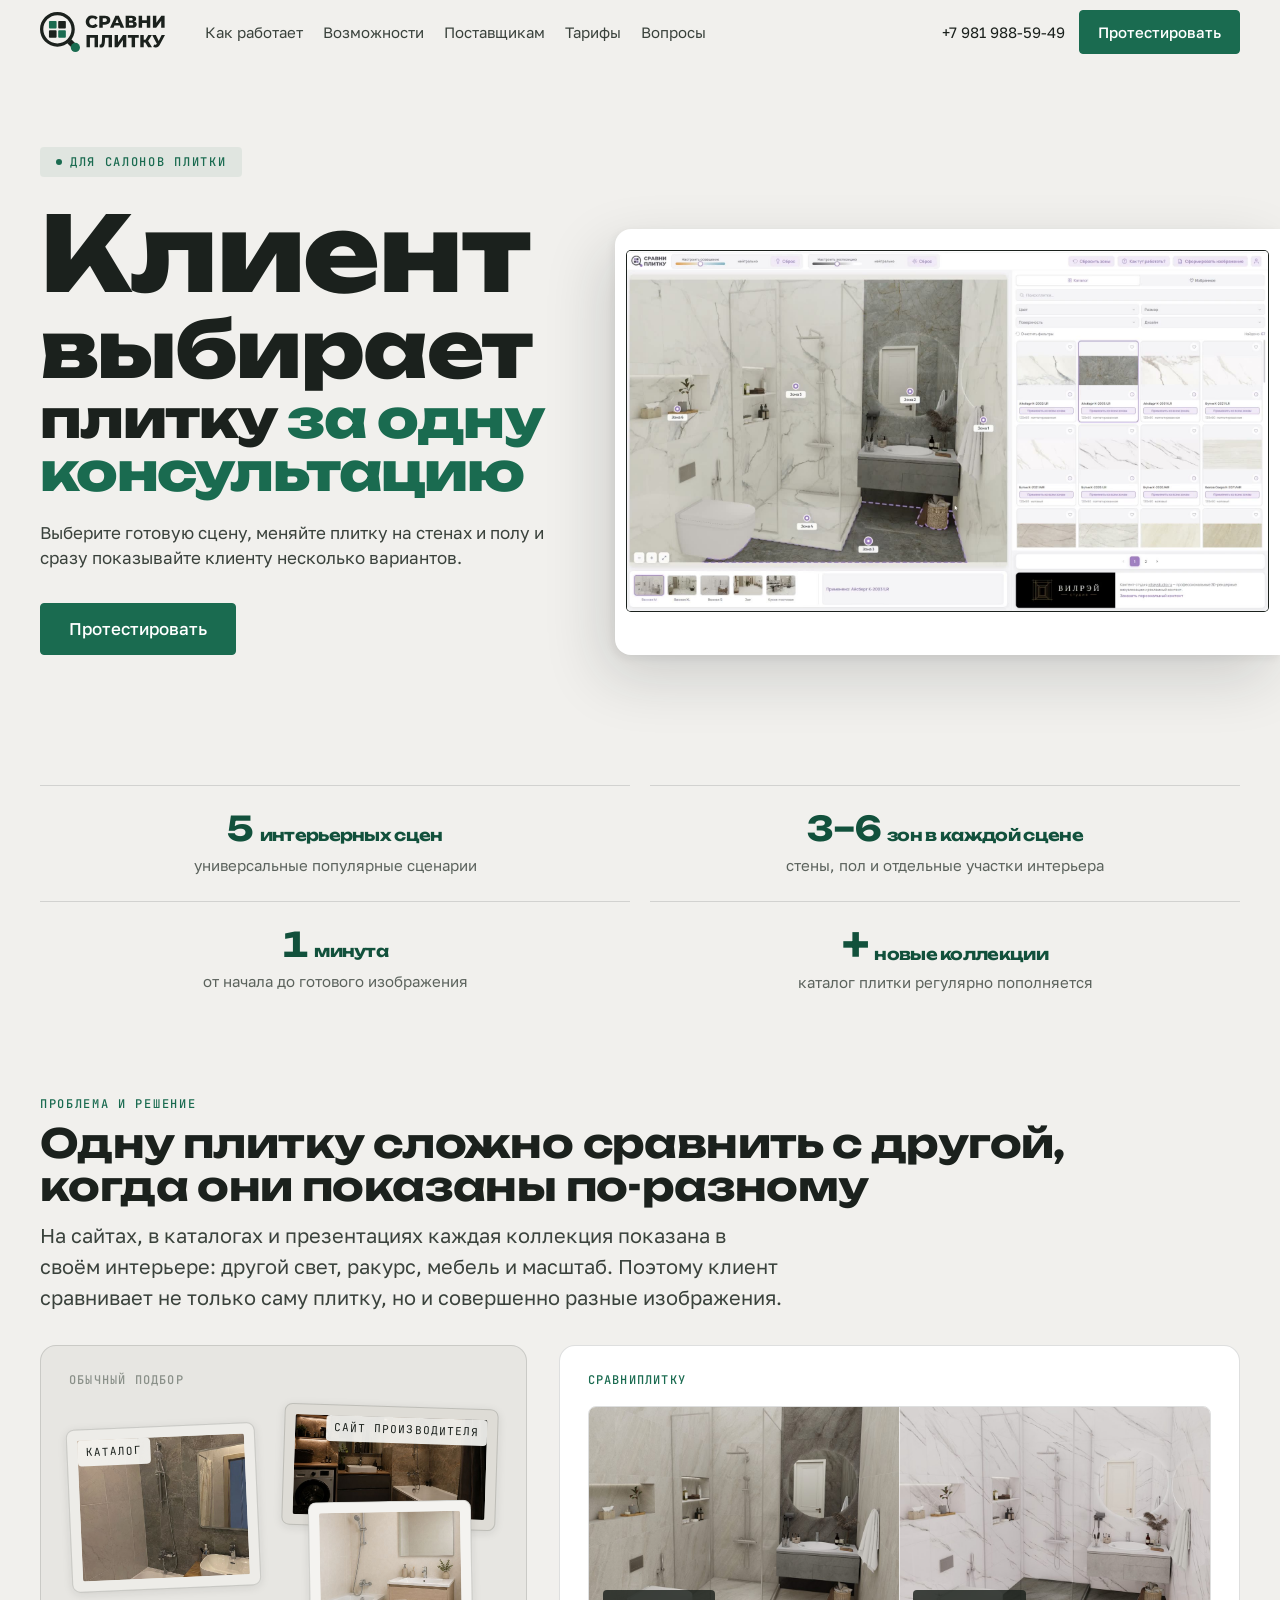
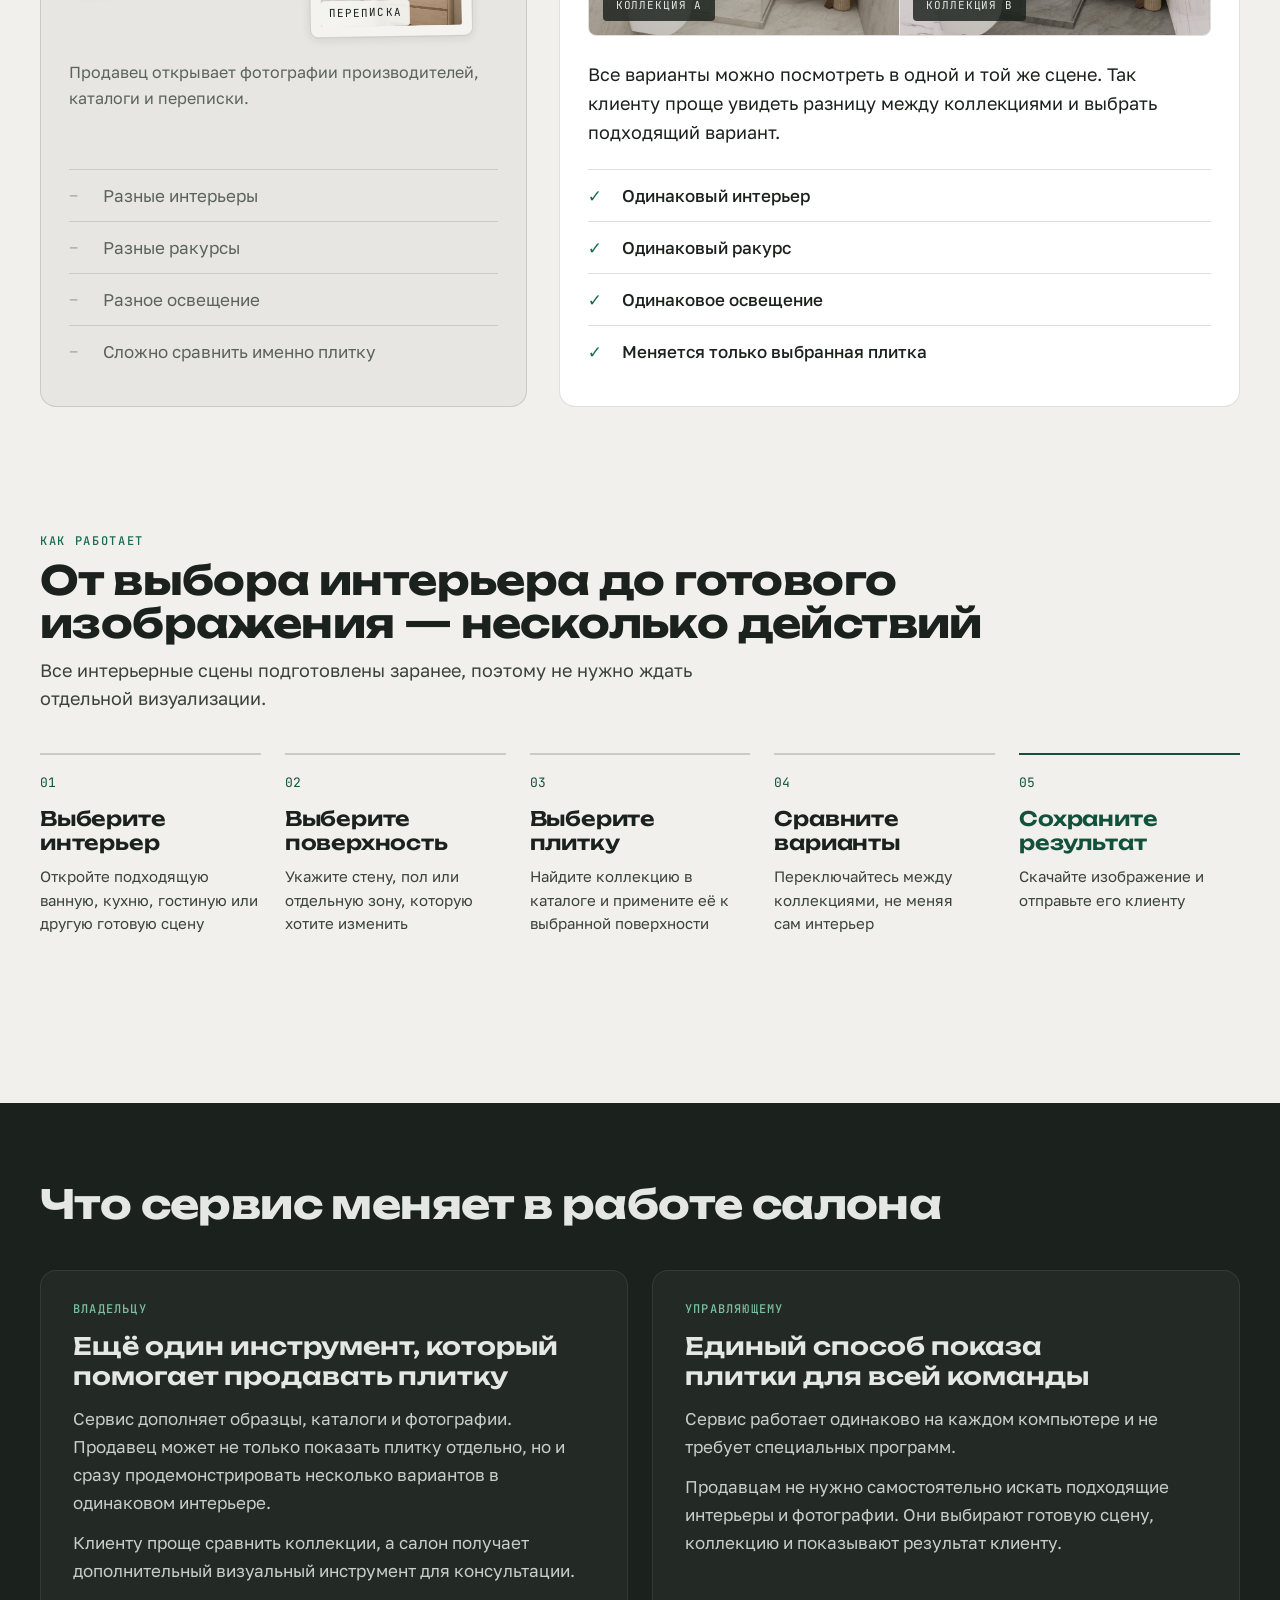
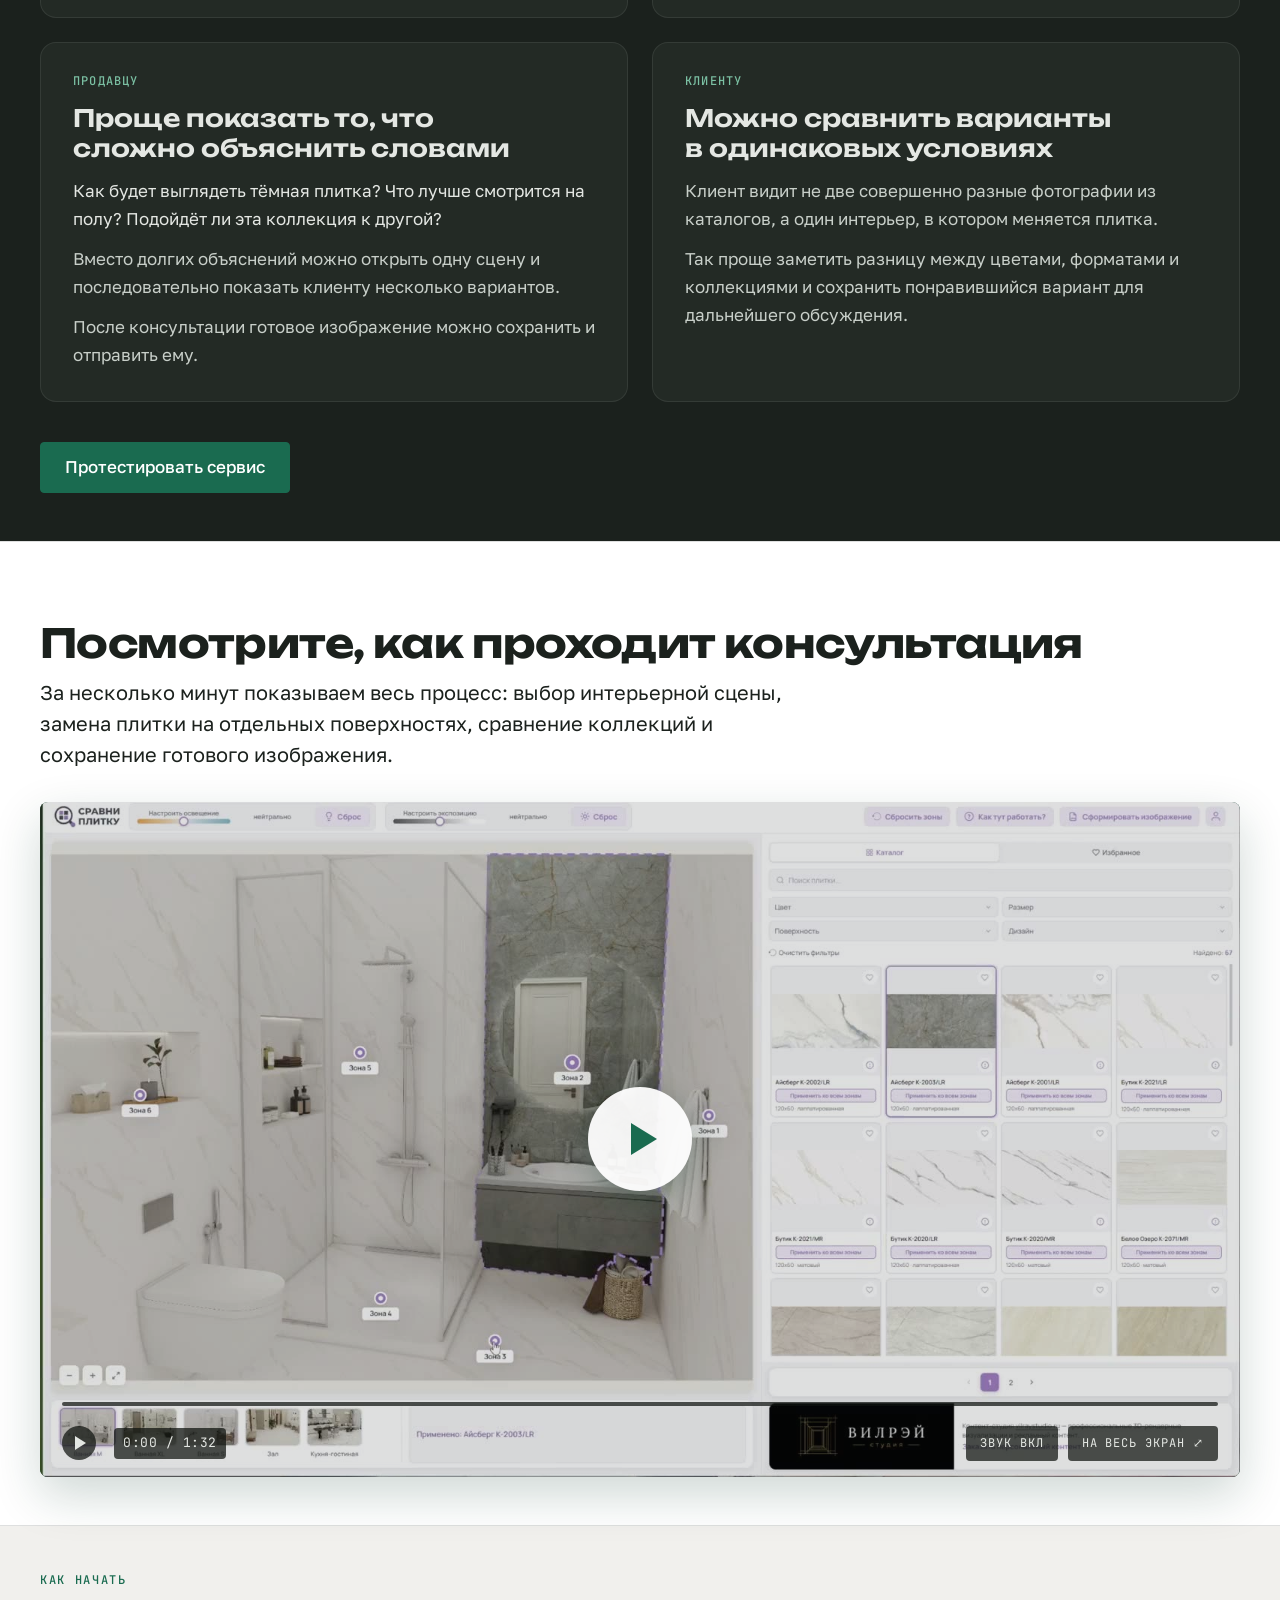
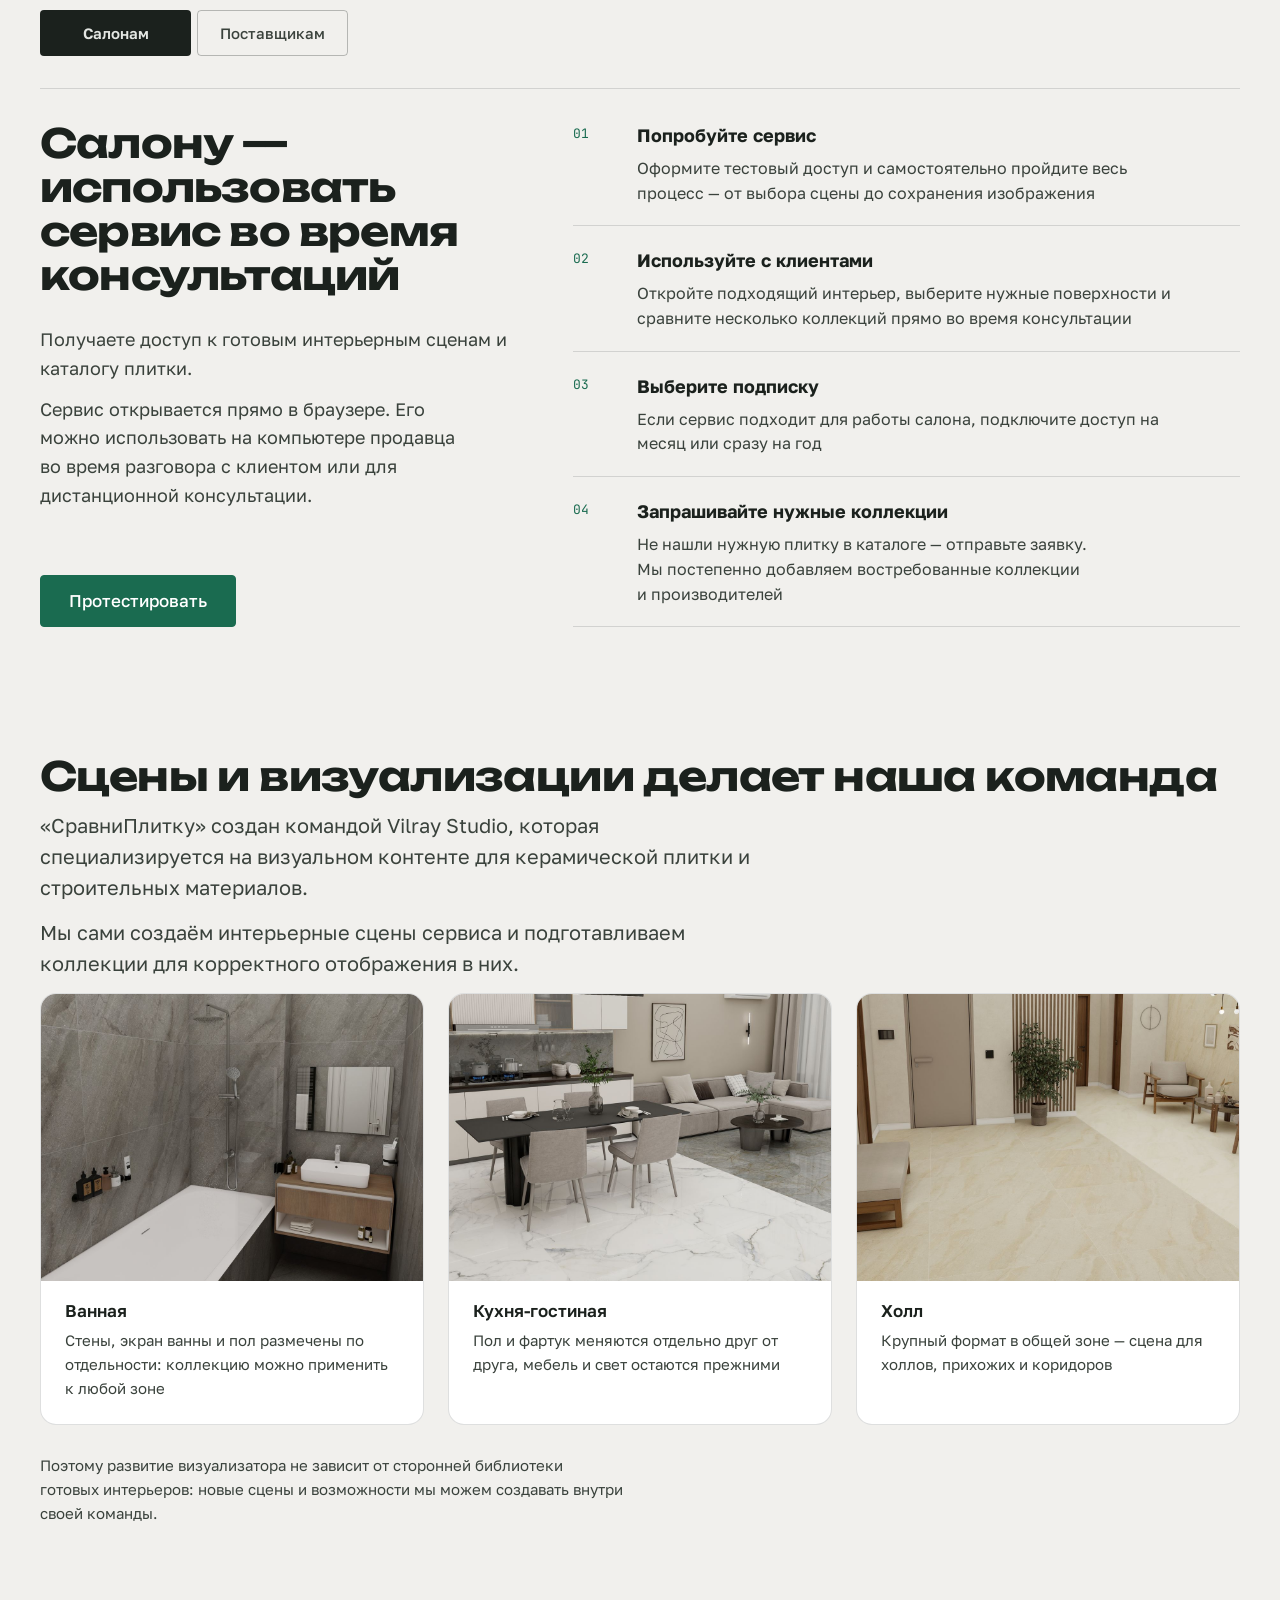
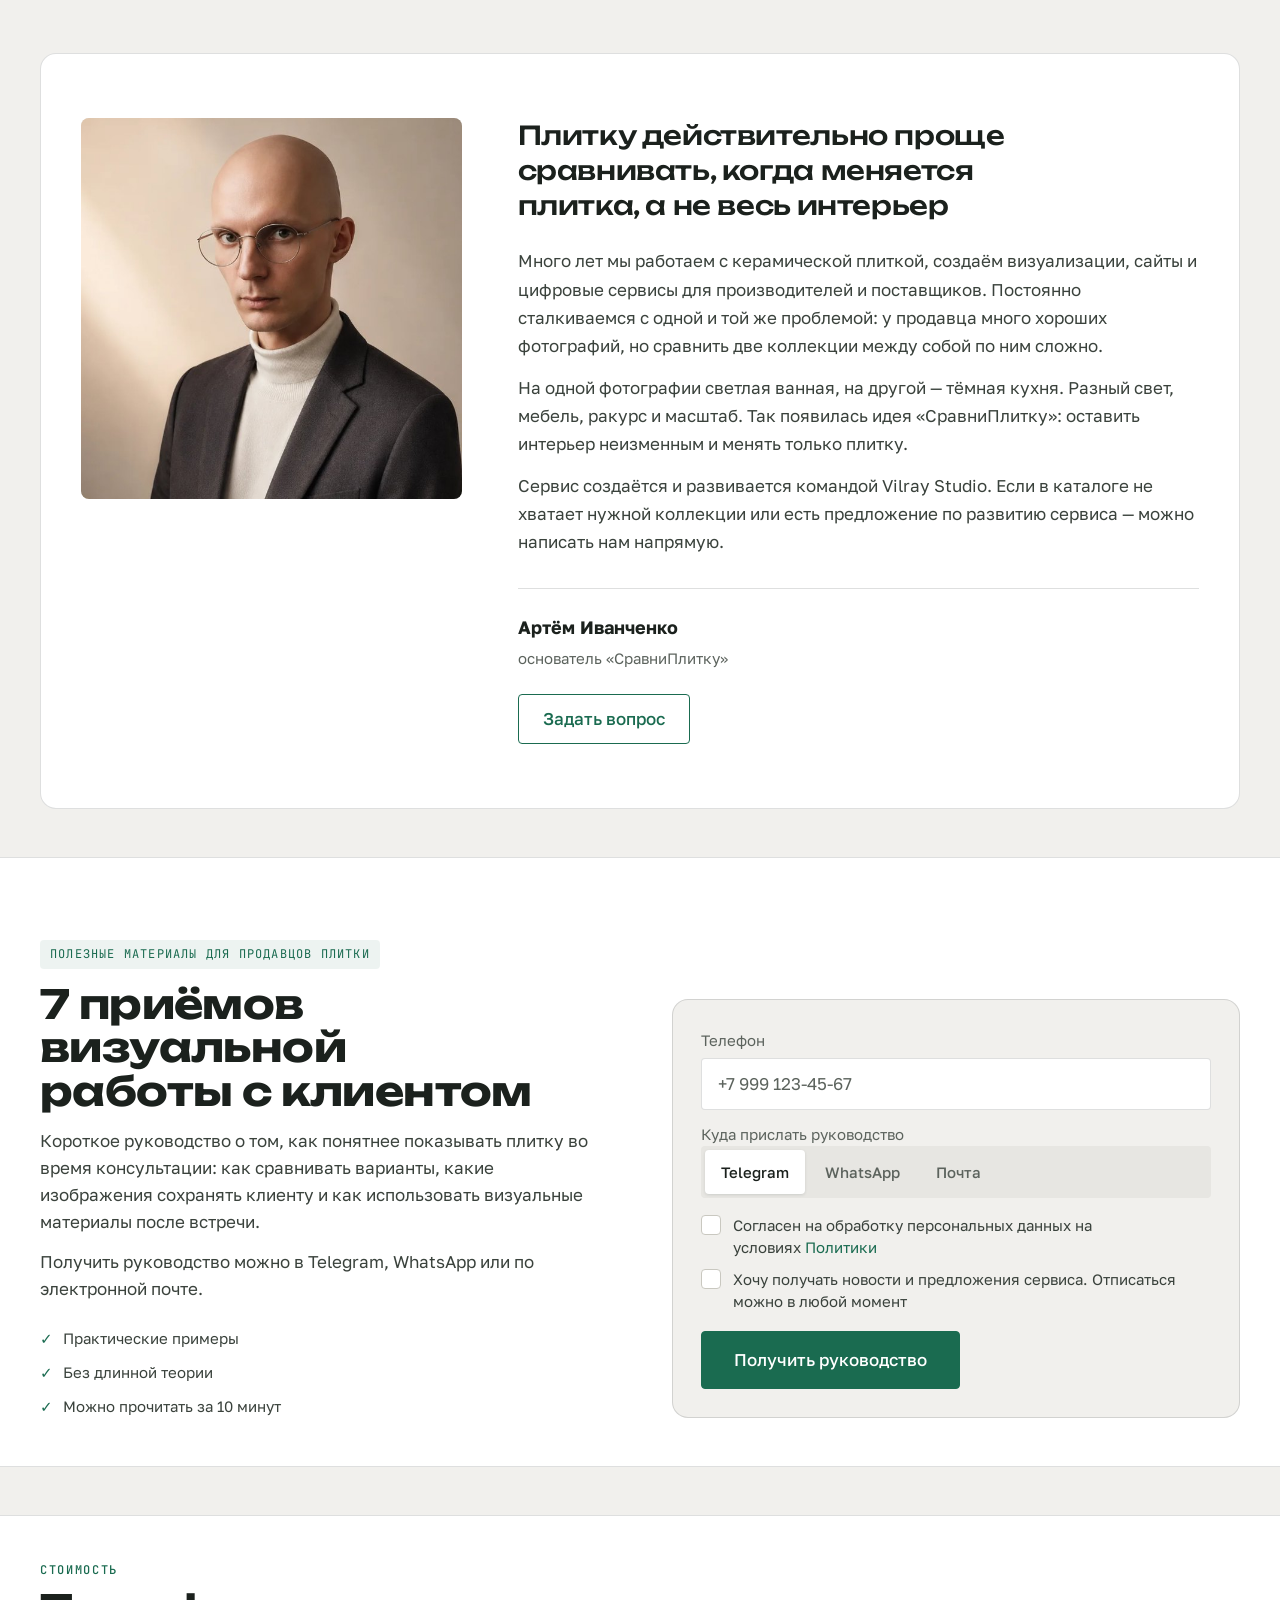
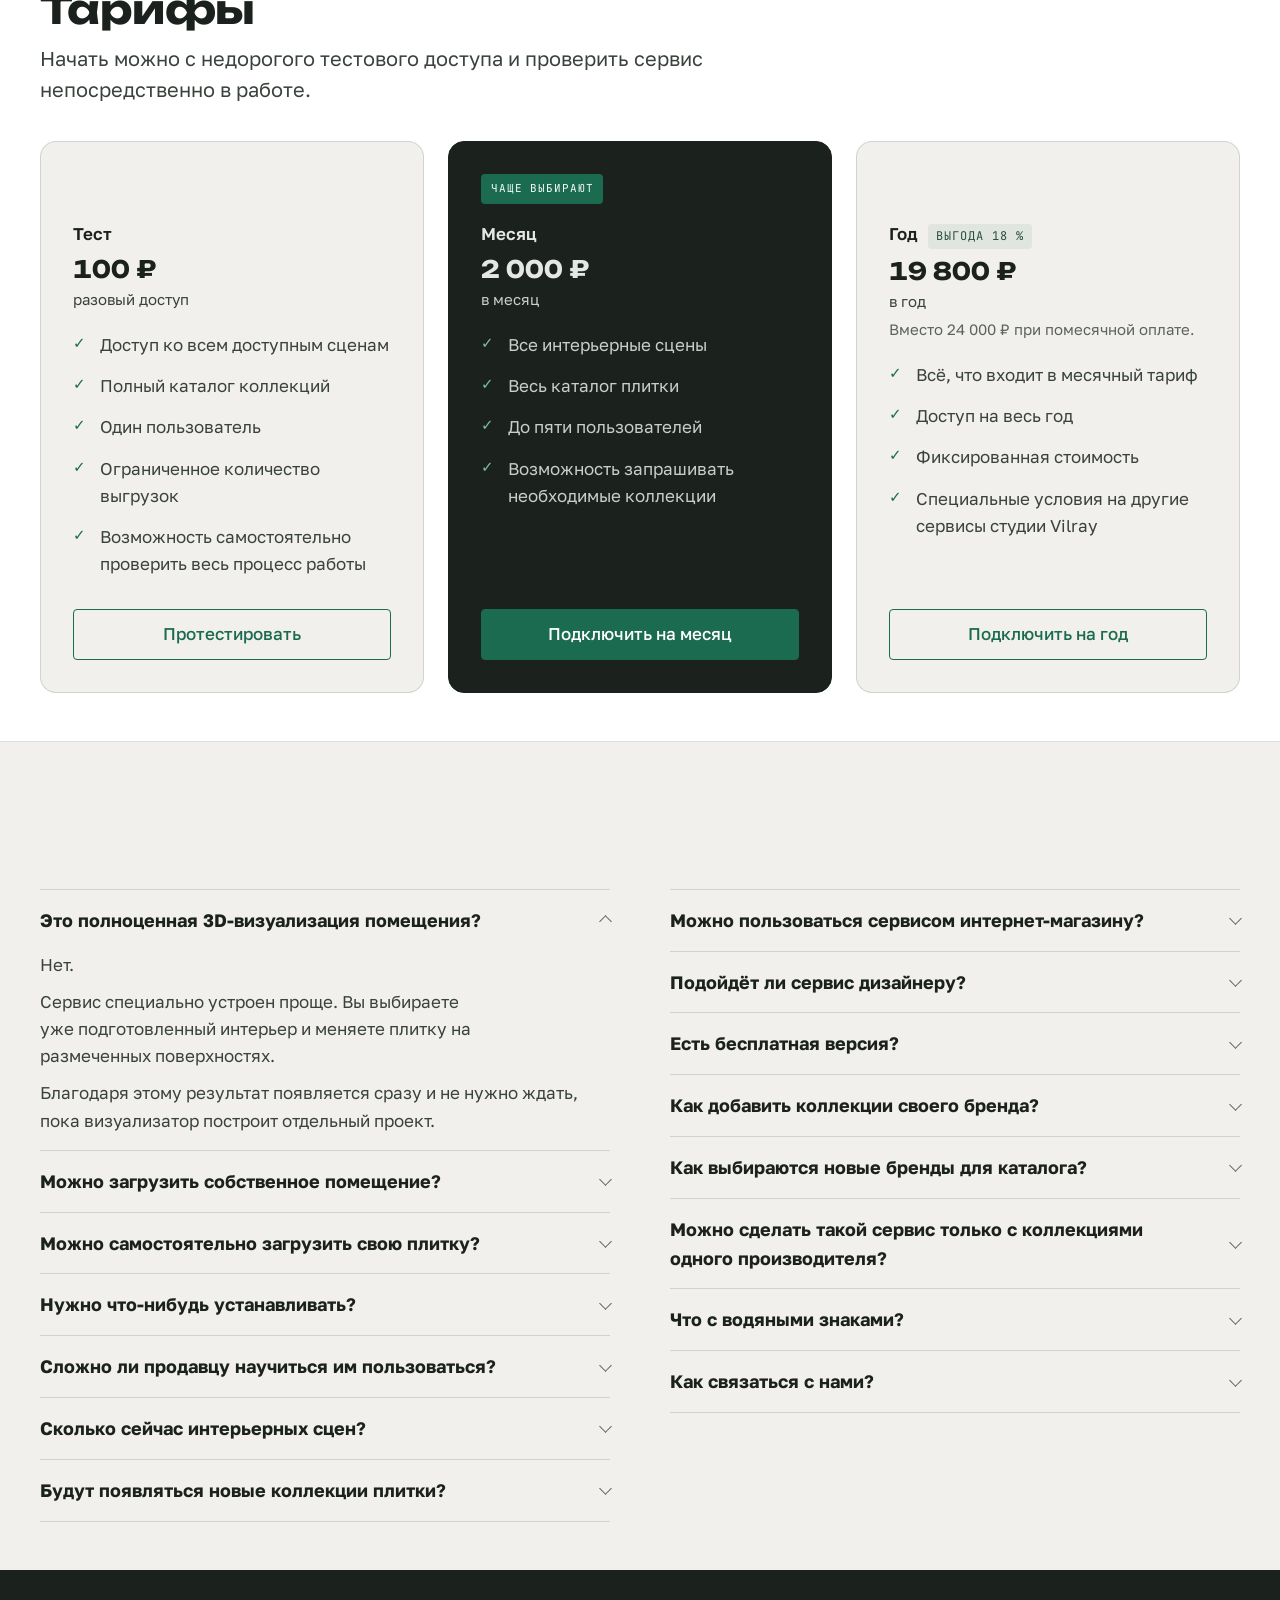
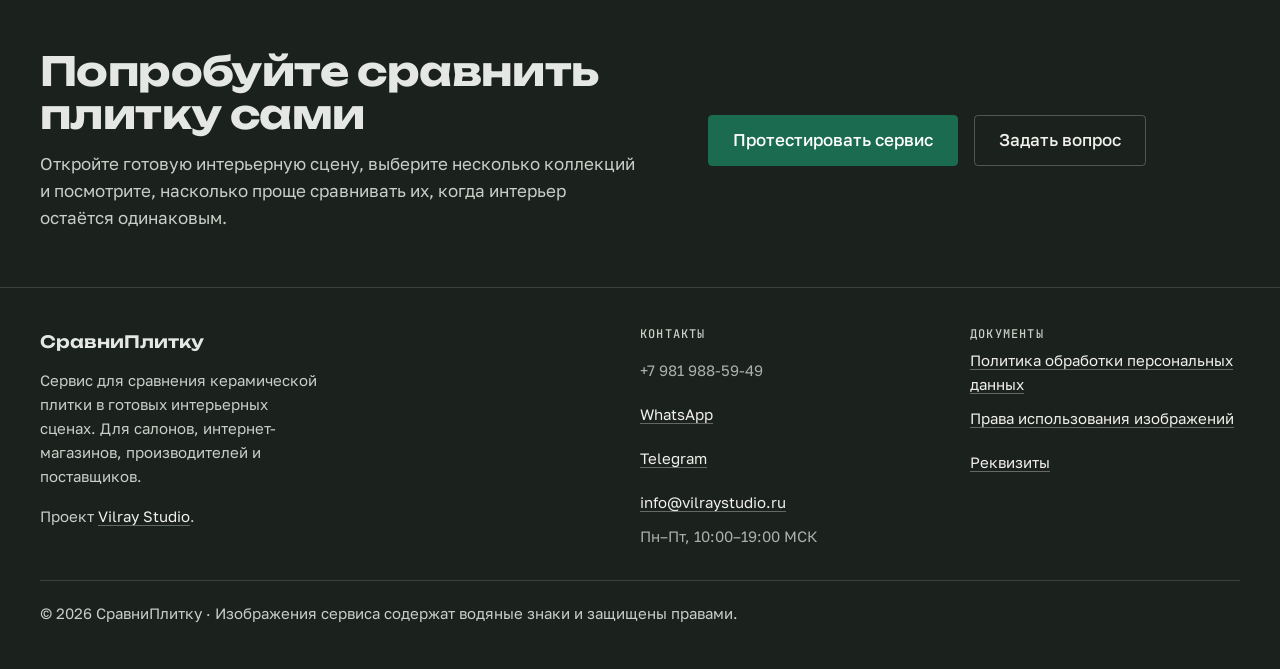
==== commit 96048fa7: "Мобильная версия: пять правок Липкая кнопка «Протестировать» убрана — она перекрывала низ экрана на " ====
--- a/index.html
+++ b/index.html
@@ -715,7 +715,7 @@
             </label>
             <label class="consent" data-consent>
               <input class="consent__box" type="checkbox" name="consent_ads">
-              <span>Хочу получать новости и предложения сервиса. Не обязательно — отписаться можно в любой момент</span>
+              <span>Хочу получать новости и предложения сервиса. Отписаться можно в любой момент</span>
             </label>
           </div>
 
@@ -981,11 +981,6 @@
   </div>
 </footer>
 
-<!-- Липкая кнопка действия для узких экранов -->
-<div class="mobile-cta" data-mobile-cta>
-  <a class="btn btn--primary btn--lg" href="#pricing" data-track="demo_click" data-track-place="mobile-bar">Протестировать</a>
-</div>
-
 <!-- Вопросы и ответы дублируют секцию #faq выше. При правке текста
      менять оба места. -->
 <script type="application/ld+json">
--- a/assets/css/overrides.css
+++ b/assets/css/overrides.css
@@ -58,6 +58,29 @@
    в неё одной строкой не встаёт */
 @media (max-width: 600px) {
   .metrics__value { white-space: normal; }
+}
+
+
+/* ------------------------------------------------------------
+   0. Шапка непрозрачная
+
+   Было: до 24px прокрутки фон прозрачный, дальше стекло в 86% с блюром.
+   Стекло просвечивало, и строки страницы читались сквозь подписи шапки —
+   особенно там, где под ней проезжал плотный текст.
+
+   Фон бумажный и с самого начала: на первом экране это незаметно, он
+   ровно того же цвета, что и секция под ним. Волосяная граница снизу
+   по-прежнему появляется только после прокрутки — она и отделяет шапку,
+   когда под ней что-то есть.
+   ------------------------------------------------------------ */
+
+.header { background: var(--c-bg); }
+
+.header--scrolled {
+  background: var(--c-bg);
+  /* Блюр под непрозрачным фоном не виден, но продолжает стоить кадров */
+  backdrop-filter: none;
+  -webkit-backdrop-filter: none;
 }
 
 
@@ -212,6 +235,11 @@
   font-size: var(--fs-small);
 }
 
+/* Рубрика колонки стояла вплотную к первой ссылке: у ссылок цель в 44px
+   и текст в ней по центру, поэтому между строками воздух есть, а под
+   рубрикой его не было. */
+.footer__col .eyebrow { margin-bottom: 8px; }
+
 .footer__studio a {
   color: var(--c-bg);
   text-decoration: underline;
@@ -345,3 +373,123 @@
   .cta-band .cta-strip { grid-template-columns: 1fr; }
   .cta-strip__lead { max-width: 52ch; }
 }
+
+/* ============================================================
+   Мобильные правки, 26 августа 2026
+   ============================================================ */
+
+
+/* ------------------------------------------------------------
+   М1. Липкая кнопка действия убрана
+
+   Она перекрывала нижнюю часть экрана на всех страницах и дублировала
+   действие, которое и так есть в шапке. Разметки больше нет; здесь
+   снимается только компенсация — футер добирал 76px, чтобы под кнопкой
+   не оставалось светлой полосы.
+   ------------------------------------------------------------ */
+
+@media (max-width: 600px) {
+  .footer { padding-bottom: 0; }
+}
+
+
+/* ------------------------------------------------------------
+   М2. Первый экран: меньше воздуха сверху
+
+   Между меню и рубрикой стояло 40px отбивки текстовой колонки плюс
+   поле секции. На телефоне из-за этого кадр уходил за пределы экрана,
+   а ради него сюда и приходят. Поджимаем всё, что стоит до кадра:
+   отбивку колонки, зазор между текстом и кадром, поле под подводкой.
+   ------------------------------------------------------------ */
+
+@media (max-width: 1024px) {
+  .hero { gap: 20px; }
+  .hero__text { padding-top: 16px; }
+}
+
+@media (max-width: 768px) {
+  .hero__title { margin-bottom: 14px; }
+  .hero__lead { margin-bottom: 20px; }
+  /* Подбородок корпуса и поля вокруг кадра: на телефоне каждый пиксель
+     здесь решает, поместится кадр в экран или нет */
+  .hero-media { padding: 10px 6px 18px; }
+}
+
+@media (max-width: 600px) {
+  .hero { padding: 12px 0 20px; }
+}
+
+
+/* ------------------------------------------------------------
+   М3. Плеер: панель по размеру кадра
+
+   На телефоне кадр 16:9 в ширину экрана — это около 200px высоты,
+   а панель занимала из них 113px, больше половины. Круг «плей» при
+   этом накрывал середину кадра. Ужимаем поля, полосу и кнопки; ниже
+   36px не опускаемся — это нижняя граница тапа.
+   ------------------------------------------------------------ */
+
+@media (max-width: 600px) {
+  .player__play { width: 52px; height: 52px; }
+  .player__play::before {
+    margin-left: 4px;
+    border-left-width: 15px;
+    border-top-width: 10px;
+    border-bottom-width: 10px;
+  }
+
+  .player__panel { padding: 10px 10px 8px; }
+  .player__seek { height: 20px; }
+  .player__row { gap: 8px; margin-top: 4px; }
+
+  .player__pp { width: 40px; height: 40px; }
+  .player__pp span {
+    border-left-width: 9px;
+    border-top-width: 6px;
+    border-bottom-width: 6px;
+  }
+
+  .player__time { padding: 4px 7px; }
+  .player__actions { gap: 6px; }
+
+  .player__btn {
+    min-height: 36px;
+    min-width: 36px;
+    padding: 6px 9px;
+  }
+}
+
+
+/* ------------------------------------------------------------
+   М4. «Как начать»: кнопка уходит под шаги
+
+   На широком экране кнопка прижата к низу левой колонки и её нижний
+   край совпадает с концом списка справа. В одну колонку левая часть
+   встаёт над списком, и кнопка оказывалась в середине блока — между
+   подводкой и шагами.
+
+   display: contents распускает подводку в саму панель, и кнопке можно
+   назначить порядок: она уходит за список. Заодно возвращаем отступ
+   после подводки, который держал сам блок.
+   ------------------------------------------------------------ */
+
+@media (max-width: 860px) {
+  /* gap: 0 обязателен: в базе у панели зазор 32px между колонками, а во
+     флексе он встанет между всеми детьми разом — заголовком, абзацами
+     подводки, списком и кнопкой. Расстояния держат их собственные поля. */
+  .segment__panel {
+    display: flex;
+    flex-direction: column;
+    gap: 0;
+  }
+
+  .segment__intro { display: contents; }
+
+  /* Последний абзац подводки отбивает список шагов */
+  .segment__intro .segment__lead:last-of-type { margin-bottom: 28px; }
+
+  .segment__cta {
+    order: 1;
+    margin-top: 28px;
+  }
+}
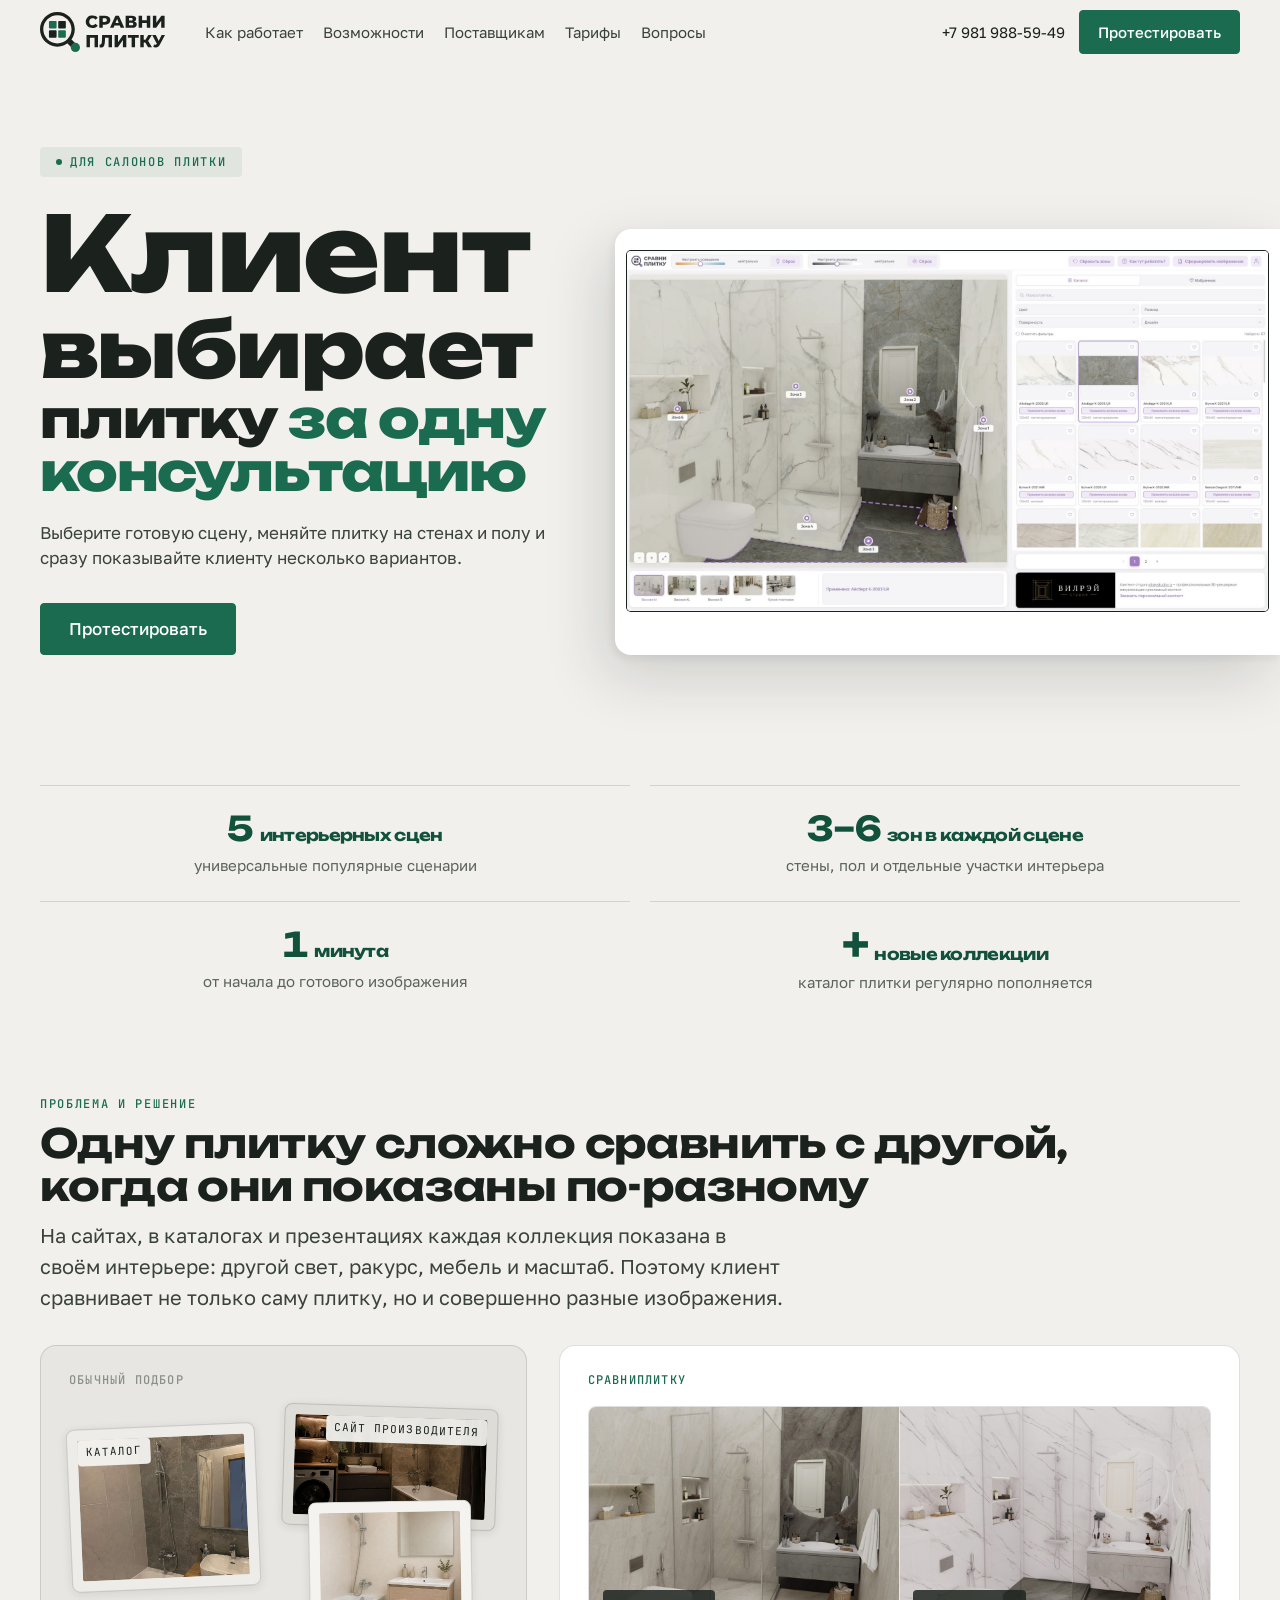
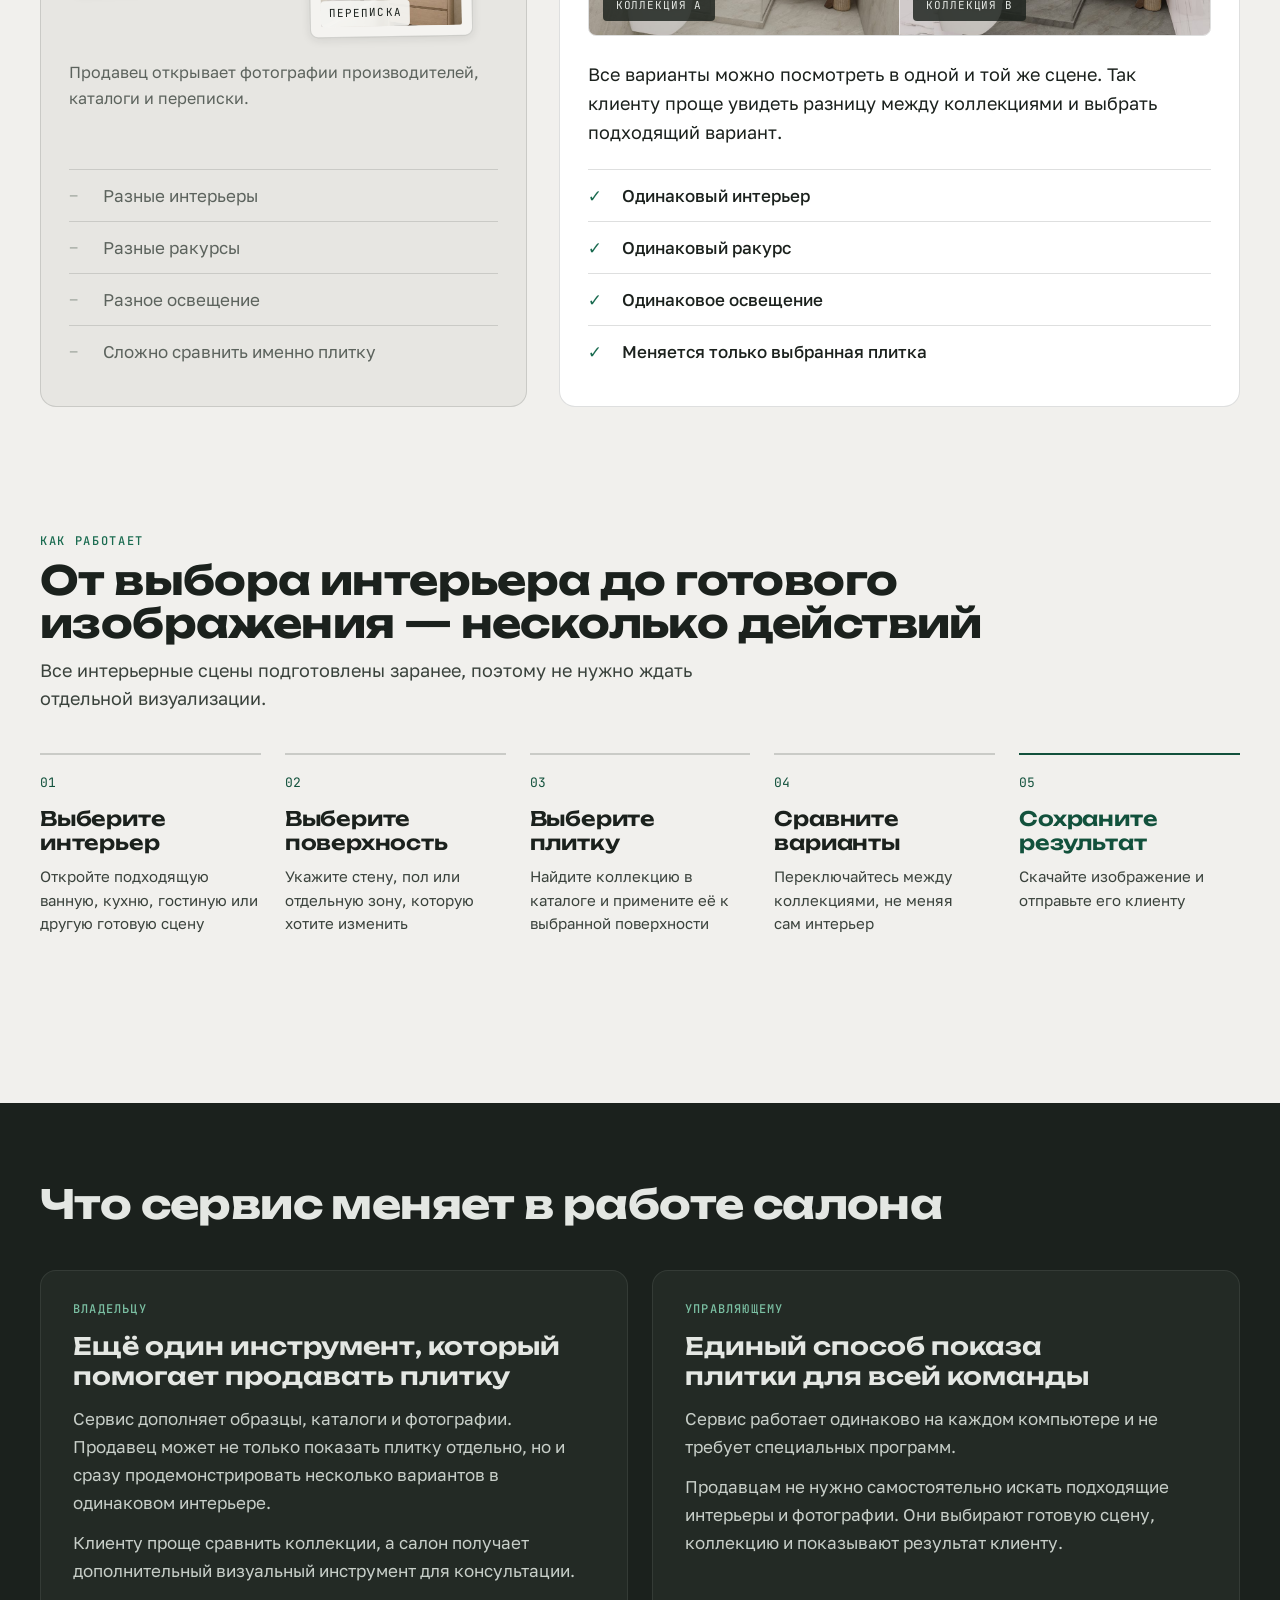
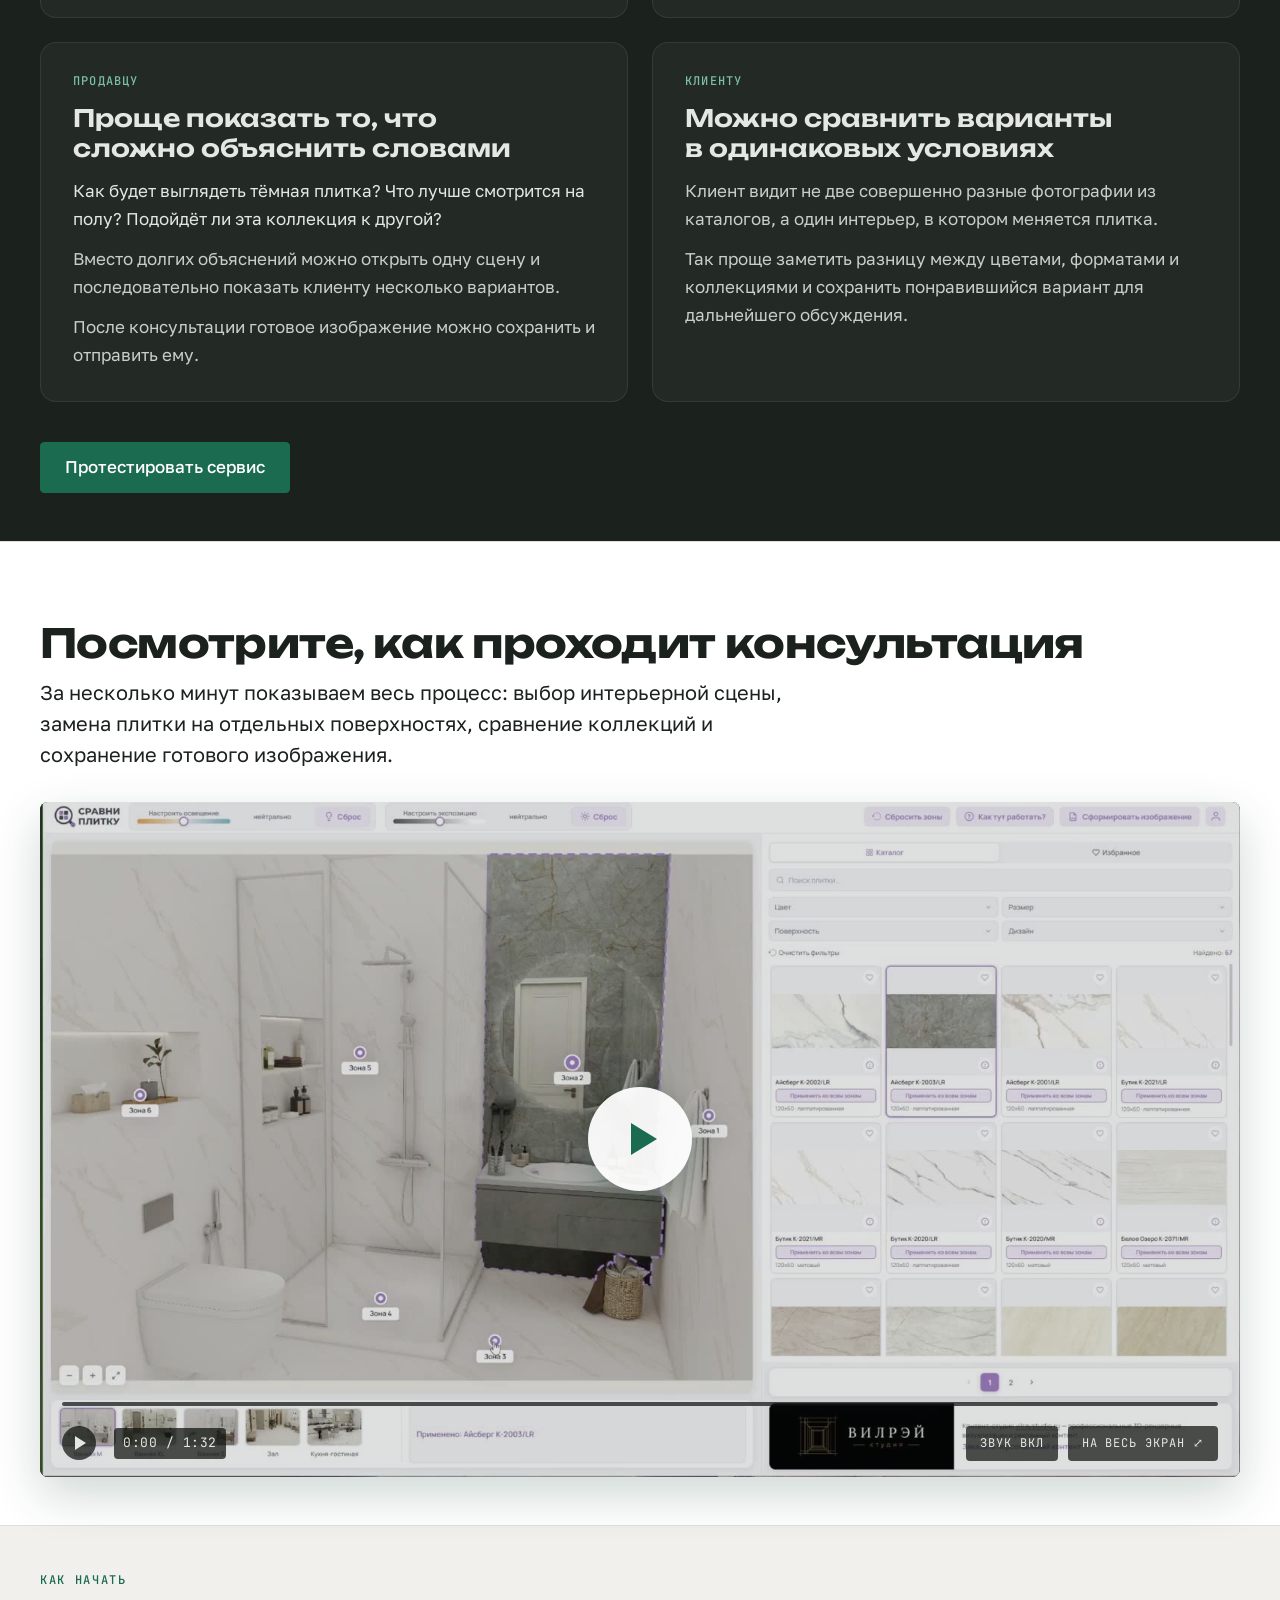
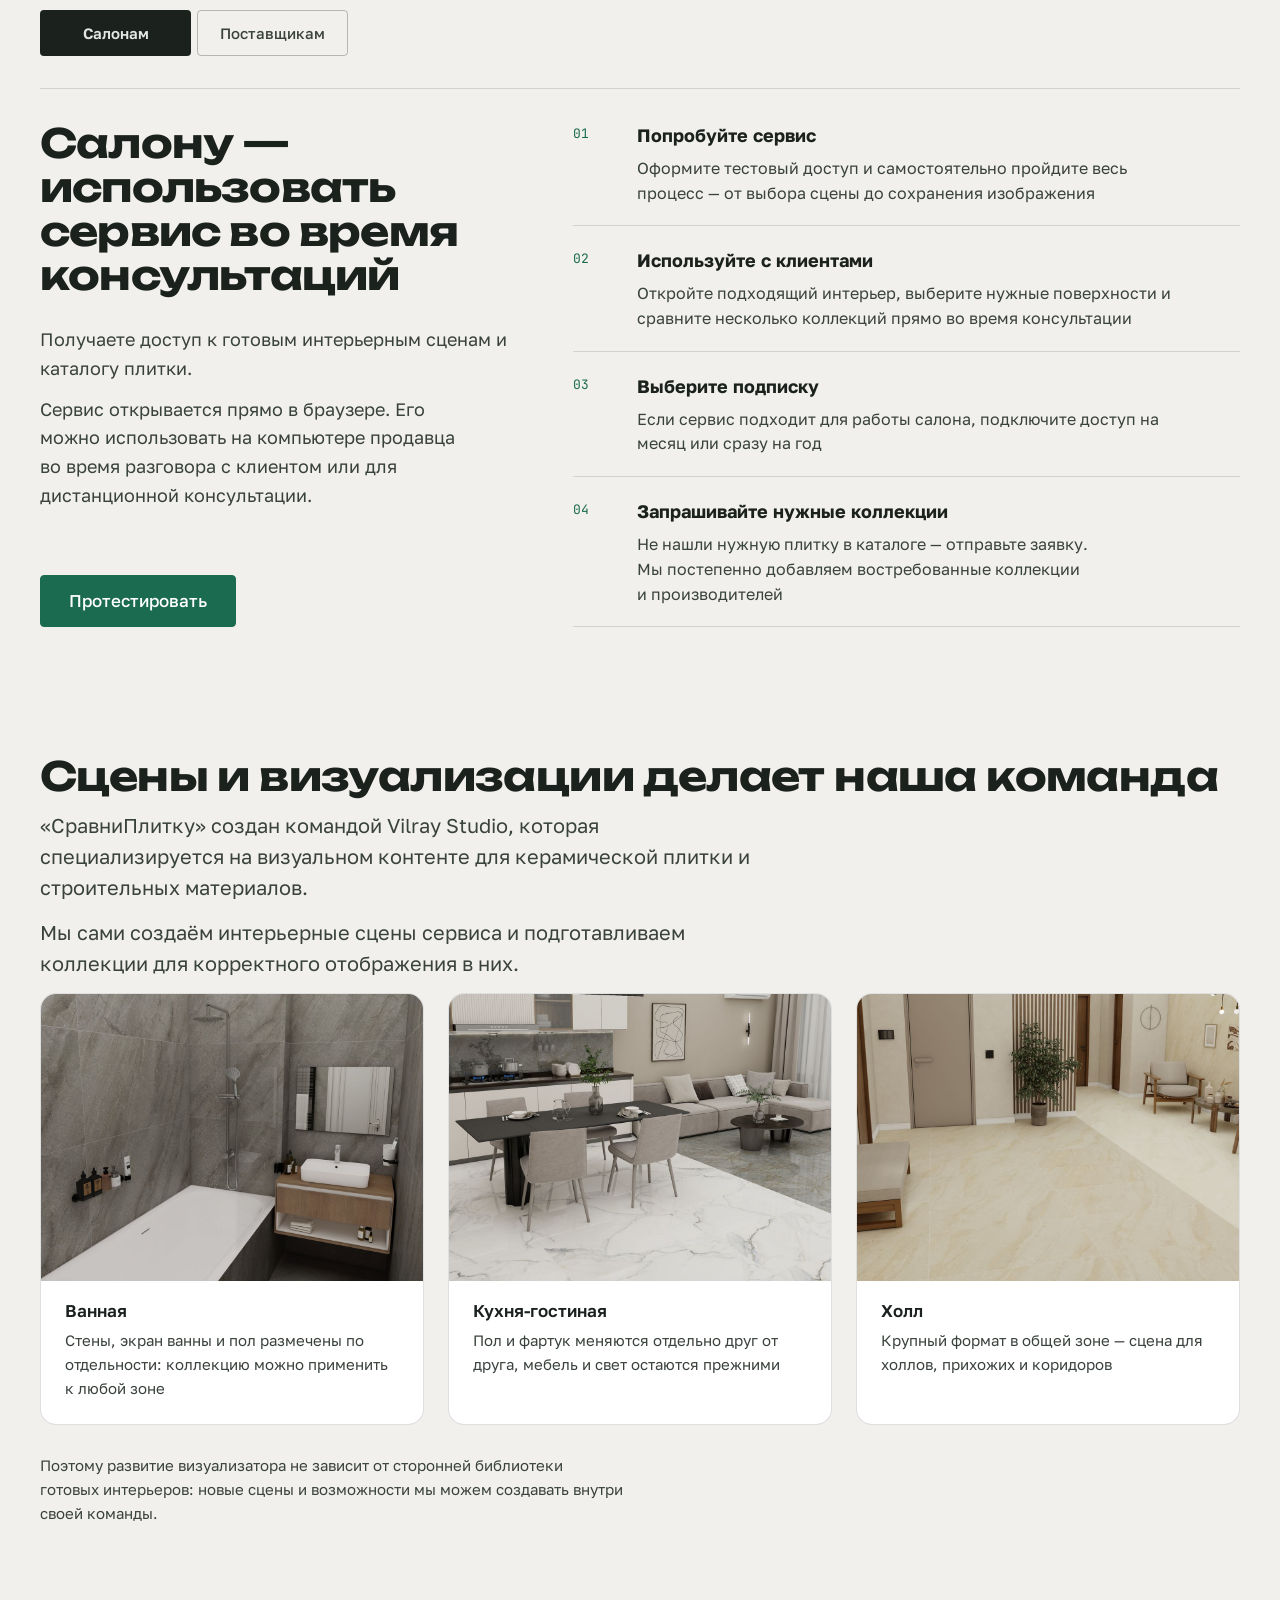
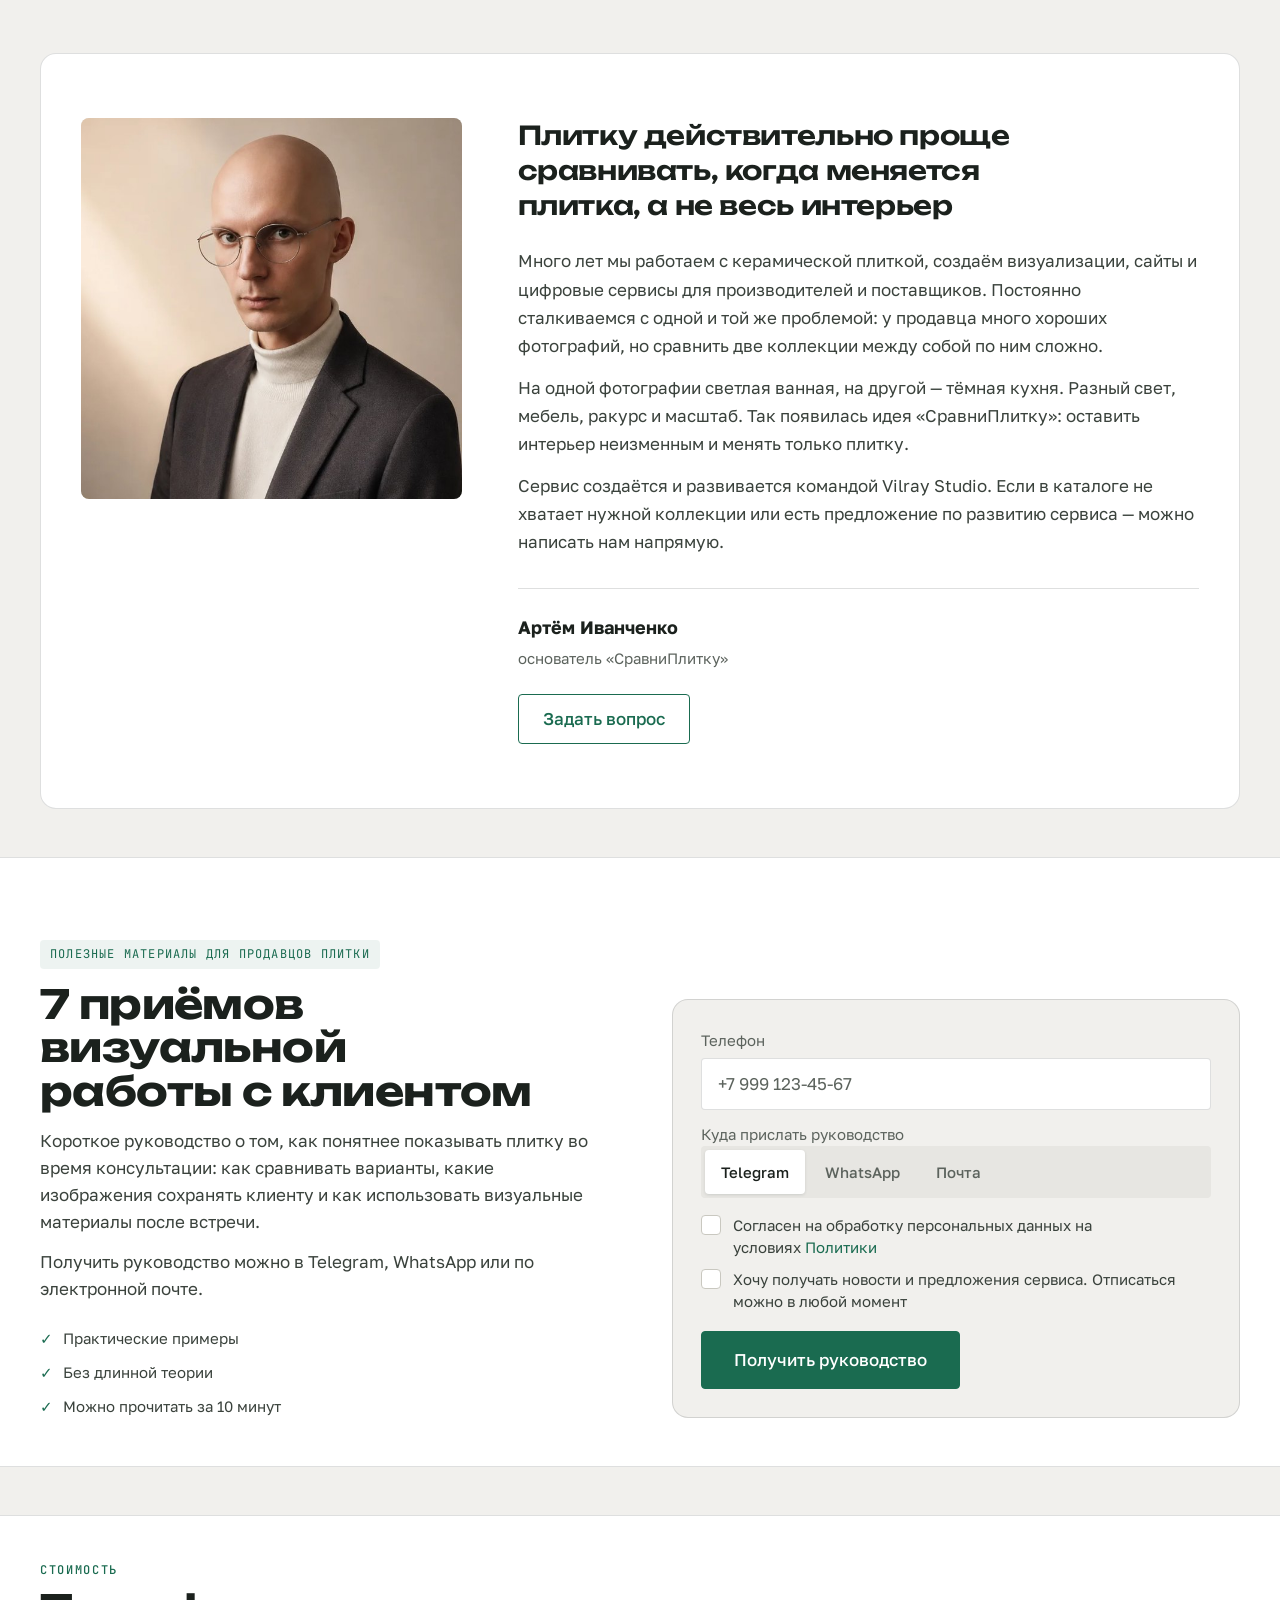
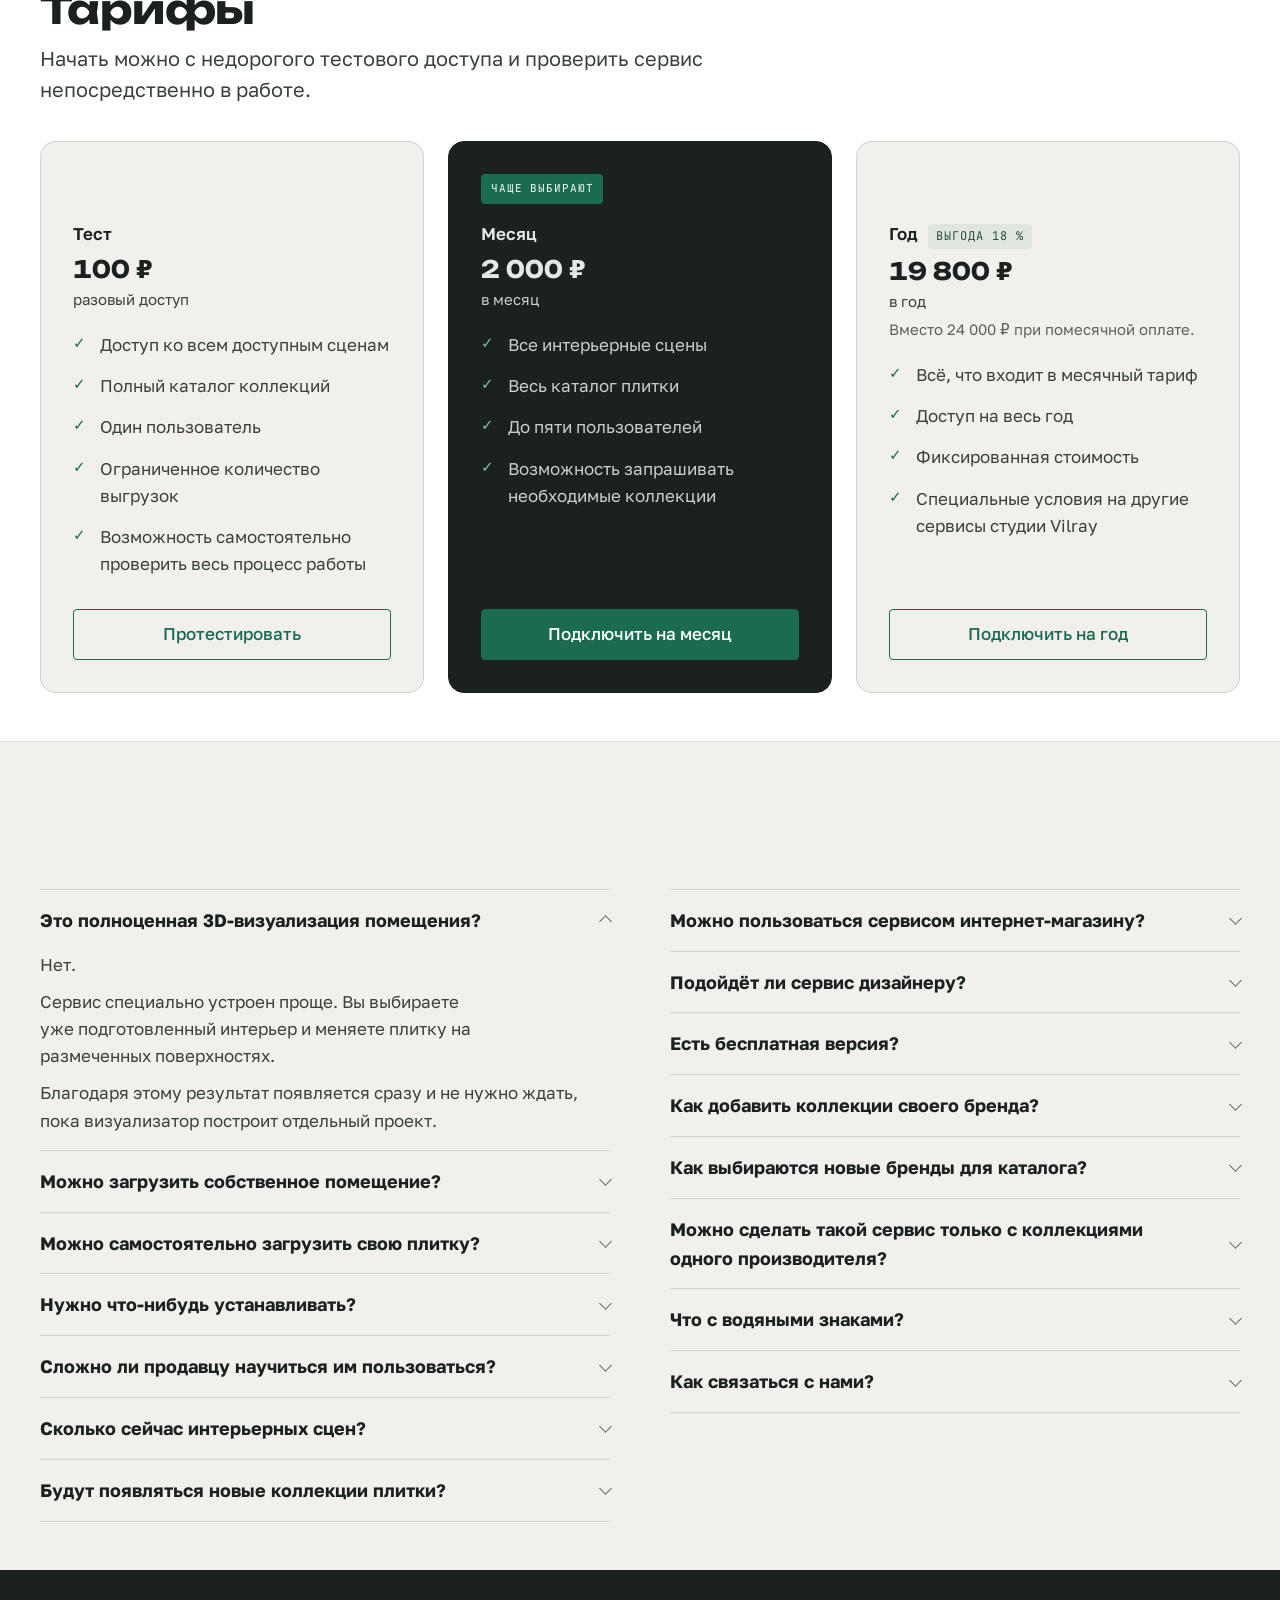
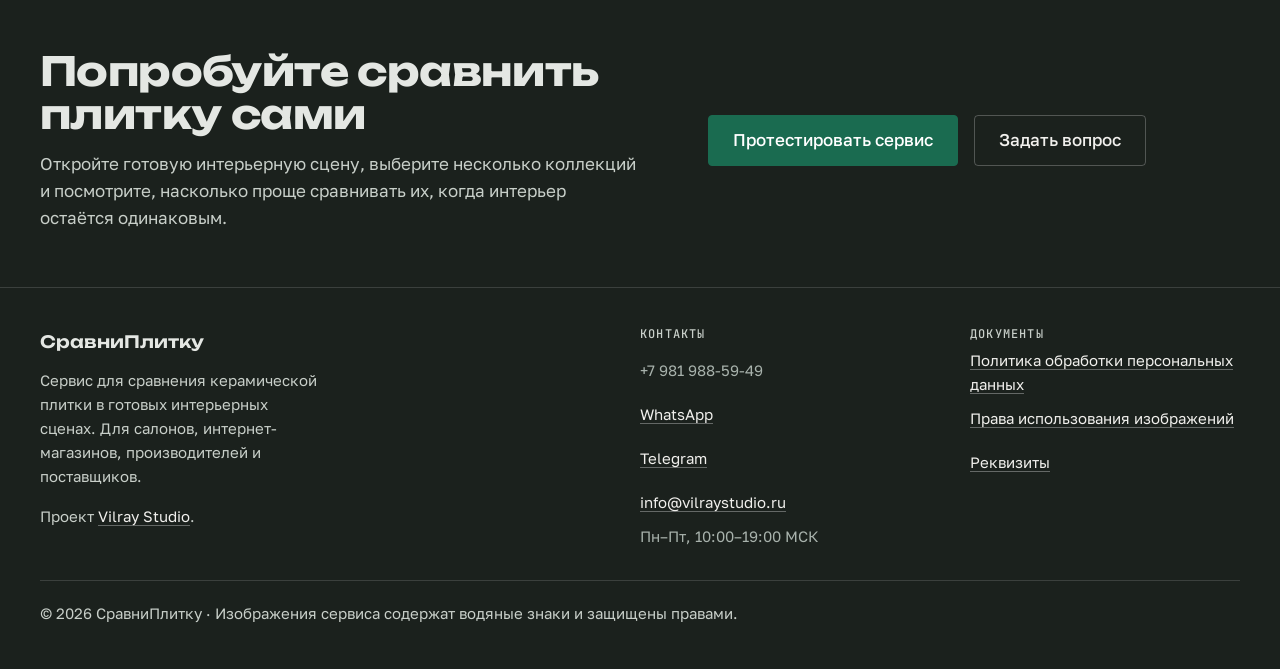
==== commit 8ecf13bb: "Шрифты переехали к нам с Google IP каждого посетителя уходил на fonts.googleapis.com — для российско" ====
--- a/index.html
+++ b/index.html
@@ -23,11 +23,12 @@
 <meta property="og:image" content="https://sravniplitku.ru/assets/img/og-cover.jpg">
 <meta name="twitter:card" content="summary_large_image">
 
-<!-- TODO: заменить на локальные шрифты (font-display: swap) — быстрее
-     и не отдаёт IP посетителей стороннему сервису. См. README, раздел «Шрифты». -->
-<link rel="preconnect" href="https://fonts.googleapis.com">
-<link rel="preconnect" href="https://fonts.gstatic.com" crossorigin>
-<link rel="stylesheet" href="https://fonts.googleapis.com/css2?family=Unbounded:wght@500;600;700;800&family=Golos+Text:wght@400;500;600&family=JetBrains+Mono:wght@400;500&display=swap">
+<!-- Шрифты лежат у нас: объявления в assets/css/fonts.css, файлы в
+     assets/fonts/. Заранее просим только кириллические — ими набрано всё,
+     что видно до прокрутки; латиница подтянется по мере надобности. -->
+<link rel="preload" href="assets/fonts/golos-text-cyrillic.woff2" as="font" type="font/woff2" crossorigin>
+<link rel="preload" href="assets/fonts/unbounded-cyrillic.woff2" as="font" type="font/woff2" crossorigin>
+<link rel="stylesheet" href="assets/css/fonts.css">
 
 <!-- Стили: токены → база → компоненты → секции → адаптив → переопределения.
      Порядок важен, overrides.css обязан быть последним — см. шапку файла. -->
@@ -55,7 +56,7 @@
       <img class="header__logo-img" src="assets/img/logo-full.svg" alt="СравниПлитку"
            width="3999" height="1284" decoding="async"></a>
 
-    <nav class="header__nav" aria-label="Разделы страницы">
+    <nav class="header__nav" id="header-nav" data-nav-panel aria-label="Разделы страницы">
       <a href="#how">Как работает</a>
       <a href="#value">Возможности</a>
       <a href="#suppliers">Поставщикам</a>
@@ -67,6 +68,14 @@
       <a class="header__phone" href="tel:+79819885949"
          data-contact="phone" data-contact-text>+7 981 988-59-49</a>
       <a class="btn btn--primary btn--xs" href="#pricing" data-track="demo_click" data-track-place="header">Протестировать</a>
+
+      <!-- Кнопка меню. Показывается ниже 1100px, где пять пунктов, телефон
+           и действие перестают помещаться в один ряд. Полоски рисует CSS,
+           разметке хватает пустого span. -->
+      <button class="header__burger" type="button" data-nav-toggle
+              aria-controls="header-nav" aria-expanded="false" aria-label="Меню">
+        <span class="header__burger-lines" aria-hidden="true"></span>
+      </button>
     </div>
   </div>
 </header>
@@ -155,6 +164,15 @@
         <div class="metrics__value"><span class="metrics__sign">+</span><span class="metrics__unit">новые коллекции</span></div>
         <div class="metrics__label">каталог плитки регулярно пополняется</div>
         </div>
+      </div>
+
+      <!-- Действие первого экрана на телефоне: там оно стоит не под
+           подводкой, а под полосой цифр — кадр сервиса и цифры успевают
+           сказать своё до того, как что-то предлагать. На широком экране
+           эта кнопка скрыта, работает та, что в первом экране. -->
+      <div class="metrics__action">
+        <a class="btn btn--primary btn--lg" href="#pricing"
+           data-track="demo_click" data-track-place="hero-mobile">Протестировать</a>
       </div>
     </div>
   </section>
--- a/assets/css/fonts.css
+++ b/assets/css/fonts.css
@@ -0,0 +1,181 @@
+/* ============================================================
+   fonts.css — шрифты лежат у нас, а не у Google.
+
+   Раньше страница тянула их с fonts.googleapis.com: IP каждого посетителя
+   уходил в США, а это трансграничная передача данных, которую российскому
+   оператору нужно декларировать. Заодно ушла внешняя зависимость —
+   страница больше не ждёт чужой домен, чтобы нарисовать текст.
+
+   Все три гарнитуры вариативные: один файл обслуживает все начертания
+   своего подмножества, поэтому файлов шесть, а объявлений больше.
+   Начертания взяты ровно те, что стоят в CSS проекта; подмножества —
+   кириллица и латиница.
+
+   Лицензия у всех трёх — OFL, размещение у себя разрешено.
+
+   font-display: swap: текст виден сразу системным шрифтом и подменяется,
+   когда файл доедет. Пустой страницы в ожидании шрифта не бывает.
+   ============================================================ */
+
+@font-face {
+  font-family: 'Unbounded';
+  font-style: normal;
+  font-weight: 600;
+  font-display: swap;
+  src: url('../fonts/unbounded-cyrillic.woff2') format('woff2');
+  unicode-range: U+0301, U+0400-045F, U+0490-0491, U+04B0-04B1, U+2116;
+}
+
+@font-face {
+  font-family: 'Unbounded';
+  font-style: normal;
+  font-weight: 600;
+  font-display: swap;
+  src: url('../fonts/unbounded-latin.woff2') format('woff2');
+  unicode-range: U+0000-00FF, U+0131, U+0152-0153, U+02BB-02BC, U+02C6, U+02DA, U+02DC, U+0304, U+0308, U+0329, U+2000-206F, U+20AC, U+2122, U+2191, U+2193, U+2212, U+2215, U+FEFF, U+FFFD;
+}
+
+@font-face {
+  font-family: 'Unbounded';
+  font-style: normal;
+  font-weight: 700;
+  font-display: swap;
+  src: url('../fonts/unbounded-cyrillic.woff2') format('woff2');
+  unicode-range: U+0301, U+0400-045F, U+0490-0491, U+04B0-04B1, U+2116;
+}
+
+@font-face {
+  font-family: 'Unbounded';
+  font-style: normal;
+  font-weight: 700;
+  font-display: swap;
+  src: url('../fonts/unbounded-latin.woff2') format('woff2');
+  unicode-range: U+0000-00FF, U+0131, U+0152-0153, U+02BB-02BC, U+02C6, U+02DA, U+02DC, U+0304, U+0308, U+0329, U+2000-206F, U+20AC, U+2122, U+2191, U+2193, U+2212, U+2215, U+FEFF, U+FFFD;
+}
+
+@font-face {
+  font-family: 'Unbounded';
+  font-style: normal;
+  font-weight: 800;
+  font-display: swap;
+  src: url('../fonts/unbounded-cyrillic.woff2') format('woff2');
+  unicode-range: U+0301, U+0400-045F, U+0490-0491, U+04B0-04B1, U+2116;
+}
+
+@font-face {
+  font-family: 'Unbounded';
+  font-style: normal;
+  font-weight: 800;
+  font-display: swap;
+  src: url('../fonts/unbounded-latin.woff2') format('woff2');
+  unicode-range: U+0000-00FF, U+0131, U+0152-0153, U+02BB-02BC, U+02C6, U+02DA, U+02DC, U+0304, U+0308, U+0329, U+2000-206F, U+20AC, U+2122, U+2191, U+2193, U+2212, U+2215, U+FEFF, U+FFFD;
+}
+
+@font-face {
+  font-family: 'Golos Text';
+  font-style: normal;
+  font-weight: 400;
+  font-display: swap;
+  src: url('../fonts/golos-text-cyrillic.woff2') format('woff2');
+  unicode-range: U+0301, U+0400-045F, U+0490-0491, U+04B0-04B1, U+2116;
+}
+
+@font-face {
+  font-family: 'Golos Text';
+  font-style: normal;
+  font-weight: 400;
+  font-display: swap;
+  src: url('../fonts/golos-text-latin.woff2') format('woff2');
+  unicode-range: U+0000-00FF, U+0131, U+0152-0153, U+02BB-02BC, U+02C6, U+02DA, U+02DC, U+0304, U+0308, U+0329, U+2000-206F, U+20AC, U+2122, U+2191, U+2193, U+2212, U+2215, U+FEFF, U+FFFD;
+}
+
+@font-face {
+  font-family: 'Golos Text';
+  font-style: normal;
+  font-weight: 500;
+  font-display: swap;
+  src: url('../fonts/golos-text-cyrillic.woff2') format('woff2');
+  unicode-range: U+0301, U+0400-045F, U+0490-0491, U+04B0-04B1, U+2116;
+}
+
+@font-face {
+  font-family: 'Golos Text';
+  font-style: normal;
+  font-weight: 500;
+  font-display: swap;
+  src: url('../fonts/golos-text-latin.woff2') format('woff2');
+  unicode-range: U+0000-00FF, U+0131, U+0152-0153, U+02BB-02BC, U+02C6, U+02DA, U+02DC, U+0304, U+0308, U+0329, U+2000-206F, U+20AC, U+2122, U+2191, U+2193, U+2212, U+2215, U+FEFF, U+FFFD;
+}
+
+@font-face {
+  font-family: 'Golos Text';
+  font-style: normal;
+  font-weight: 600;
+  font-display: swap;
+  src: url('../fonts/golos-text-cyrillic.woff2') format('woff2');
+  unicode-range: U+0301, U+0400-045F, U+0490-0491, U+04B0-04B1, U+2116;
+}
+
+@font-face {
+  font-family: 'Golos Text';
+  font-style: normal;
+  font-weight: 600;
+  font-display: swap;
+  src: url('../fonts/golos-text-latin.woff2') format('woff2');
+  unicode-range: U+0000-00FF, U+0131, U+0152-0153, U+02BB-02BC, U+02C6, U+02DA, U+02DC, U+0304, U+0308, U+0329, U+2000-206F, U+20AC, U+2122, U+2191, U+2193, U+2212, U+2215, U+FEFF, U+FFFD;
+}
+
+@font-face {
+  font-family: 'Golos Text';
+  font-style: normal;
+  font-weight: 700;
+  font-display: swap;
+  src: url('../fonts/golos-text-cyrillic.woff2') format('woff2');
+  unicode-range: U+0301, U+0400-045F, U+0490-0491, U+04B0-04B1, U+2116;
+}
+
+@font-face {
+  font-family: 'Golos Text';
+  font-style: normal;
+  font-weight: 700;
+  font-display: swap;
+  src: url('../fonts/golos-text-latin.woff2') format('woff2');
+  unicode-range: U+0000-00FF, U+0131, U+0152-0153, U+02BB-02BC, U+02C6, U+02DA, U+02DC, U+0304, U+0308, U+0329, U+2000-206F, U+20AC, U+2122, U+2191, U+2193, U+2212, U+2215, U+FEFF, U+FFFD;
+}
+
+@font-face {
+  font-family: 'JetBrains Mono';
+  font-style: normal;
+  font-weight: 400;
+  font-display: swap;
+  src: url('../fonts/jetbrains-mono-cyrillic.woff2') format('woff2');
+  unicode-range: U+0301, U+0400-045F, U+0490-0491, U+04B0-04B1, U+2116;
+}
+
+@font-face {
+  font-family: 'JetBrains Mono';
+  font-style: normal;
+  font-weight: 400;
+  font-display: swap;
+  src: url('../fonts/jetbrains-mono-latin.woff2') format('woff2');
+  unicode-range: U+0000-00FF, U+0131, U+0152-0153, U+02BB-02BC, U+02C6, U+02DA, U+02DC, U+0304, U+0308, U+0329, U+2000-206F, U+20AC, U+2122, U+2191, U+2193, U+2212, U+2215, U+FEFF, U+FFFD;
+}
+
+@font-face {
+  font-family: 'JetBrains Mono';
+  font-style: normal;
+  font-weight: 500;
+  font-display: swap;
+  src: url('../fonts/jetbrains-mono-cyrillic.woff2') format('woff2');
+  unicode-range: U+0301, U+0400-045F, U+0490-0491, U+04B0-04B1, U+2116;
+}
+
+@font-face {
+  font-family: 'JetBrains Mono';
+  font-style: normal;
+  font-weight: 500;
+  font-display: swap;
+  src: url('../fonts/jetbrains-mono-latin.woff2') format('woff2');
+  unicode-range: U+0000-00FF, U+0131, U+0152-0153, U+02BB-02BC, U+02C6, U+02DA, U+02DC, U+0304, U+0308, U+0329, U+2000-206F, U+20AC, U+2122, U+2191, U+2193, U+2212, U+2215, U+FEFF, U+FFFD;
+}
+
--- a/assets/css/overrides.css
+++ b/assets/css/overrides.css
@@ -493,3 +493,148 @@
     margin-top: 28px;
   }
 }
+
+
+/* ------------------------------------------------------------
+   М5. Меню-гамбургер
+
+   Пять пунктов, телефон и кнопка перестают помещаться в один ряд около
+   1100px. До этой правки ряд уезжал в горизонтальный скролл и читался
+   обрезанной вёрсткой, а ниже 600px переезжал на второй этаж и добавлял
+   шапке 32px высоты.
+
+   Мобильную раскладку включает атрибут data-nav, который ставит скрипт
+   nav.js. Без скрипта всё остаётся как было — ни один пункт не пропадает.
+   ------------------------------------------------------------ */
+
+/* Три полоски собраны бордерами: ради одной иконки не тянуть шрифт.
+   Средняя — фон самого элемента, крайние — верхний и нижний бордер. */
+.header__burger {
+  display: none;
+  width: 44px;
+  height: 44px;
+  padding: 0;
+  border: 0;
+  border-radius: var(--r-control);
+  background: none;
+  cursor: pointer;
+  place-content: center;
+}
+
+.header__burger-lines,
+.header__burger-lines::before,
+.header__burger-lines::after {
+  display: block;
+  width: 22px;
+  height: 2px;
+  border-radius: 2px;
+  background: var(--c-ink);
+  transition: transform 160ms ease, opacity 120ms ease;
+}
+
+.header__burger-lines {
+  position: relative;
+}
+
+.header__burger-lines::before,
+.header__burger-lines::after {
+  content: '';
+  position: absolute;
+  left: 0;
+}
+
+.header__burger-lines::before { top: -7px; }
+.header__burger-lines::after  { top: 7px; }
+
+/* Открытое меню — крестик из тех же полосок */
+.header--nav-open .header__burger-lines { background: transparent; }
+.header--nav-open .header__burger-lines::before { top: 0; transform: rotate(45deg); }
+.header--nav-open .header__burger-lines::after  { top: 0; transform: rotate(-45deg); }
+
+.header__burger:hover .header__burger-lines,
+.header__burger:hover .header__burger-lines::before,
+.header__burger:hover .header__burger-lines::after { background: var(--c-accent); }
+
+.header--nav-open .header__burger:hover .header__burger-lines { background: transparent; }
+
+
+@media (max-width: 1100px) {
+  .header[data-nav] .header__burger { display: grid; }
+
+  /* Шапка снова в один ряд: логотип слева, телефон и кнопка меню справа */
+  .header[data-nav] .header__inner {
+    display: flex;
+    height: var(--header-h);
+    align-items: center;
+    gap: 14px;
+    padding-block: 0;
+  }
+
+  .header[data-nav] .header__actions {
+    margin-left: auto;
+    gap: 10px;
+  }
+
+  /* Меню — панель под шапкой во всю ширину. position: absolute, а не
+     fixed: панель едет вместе со своей шапкой и не переживает её. */
+  .header[data-nav] .header__nav {
+    display: none;
+    position: absolute;
+    left: 0;
+    right: 0;
+    top: 100%;
+    flex-direction: column;
+    gap: 0;
+    padding: 6px var(--gutter) 14px;
+    background: var(--c-bg);
+    border-bottom: 1px solid var(--c-line);
+    box-shadow: 0 18px 30px rgba(27, 33, 29, .10);
+    overflow: visible;
+  }
+
+  .header[data-nav].header--nav-open .header__nav { display: flex; }
+
+  /* Пункт — строка в полный рост: цель тапа 48px и своя линия-разделитель */
+  .header[data-nav] .header__nav a {
+    display: flex;
+    align-items: center;
+    min-height: 48px;
+    font-size: var(--fs-sub);
+    color: var(--c-ink);
+    border-bottom: 1px solid var(--c-line);
+  }
+
+  .header[data-nav] .header__nav a:last-child { border-bottom: 0; }
+}
+
+/* Ниже 600px базовый адаптив делает шапку двухэтажной и поднимает
+   --header-h до 96px. С меню под кнопкой этаж не нужен — возвращаем 64px,
+   от этой же переменной считается высота первого экрана и отступ якорей. */
+@media (max-width: 600px) {
+  :root { --header-h: 64px; }
+}
+
+
+/* ------------------------------------------------------------
+   М6. Действие первого экрана уезжает под полосу цифр
+
+   На телефоне кнопка стояла между подводкой и кадром и отодвигала кадр
+   за нижний край экрана. Теперь порядок такой: заголовок, подводка, кадр,
+   цифры — и только потом предложение попробовать.
+   ------------------------------------------------------------ */
+
+.metrics__action { display: none; }
+
+@media (max-width: 768px) {
+  .hero__actions { display: none; }
+
+  .metrics__action {
+    display: block;
+    margin-top: 28px;
+  }
+
+  .metrics__action .btn {
+    display: flex;
+    width: 100%;
+  }
+}
